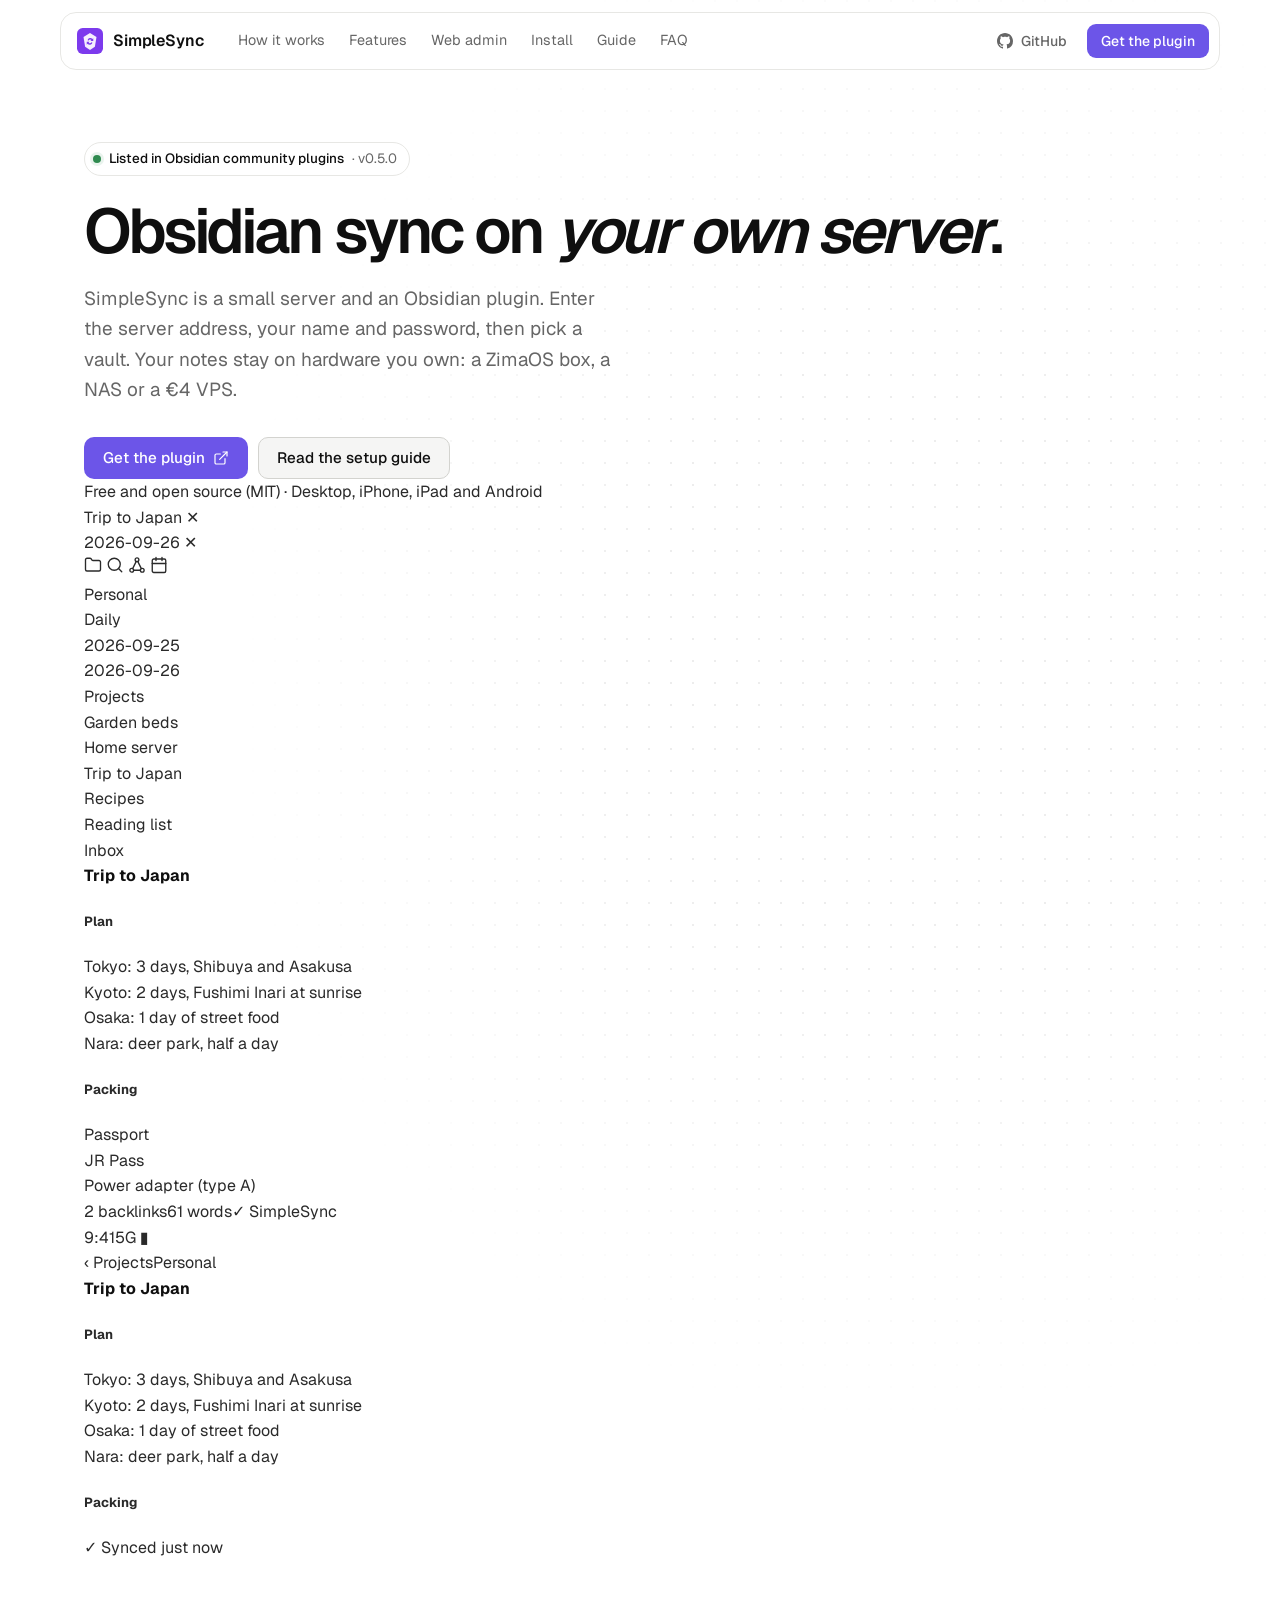
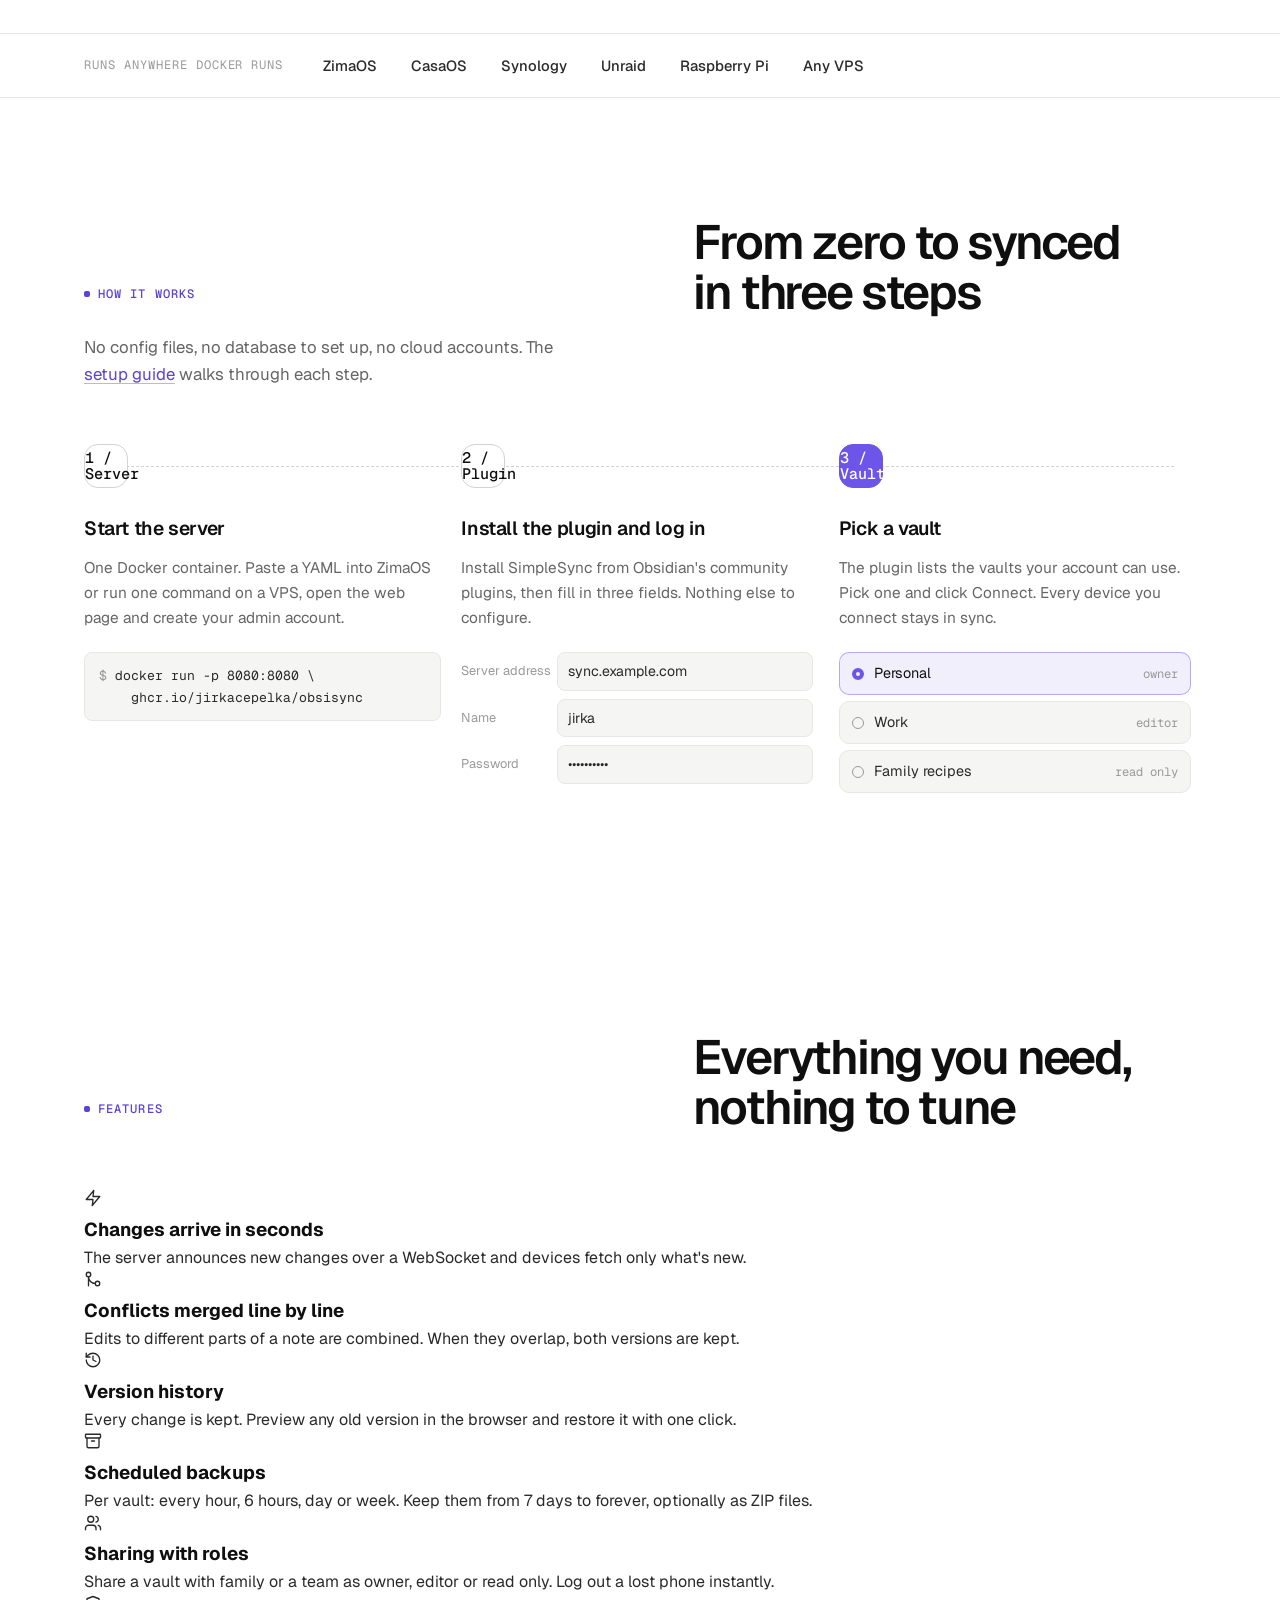
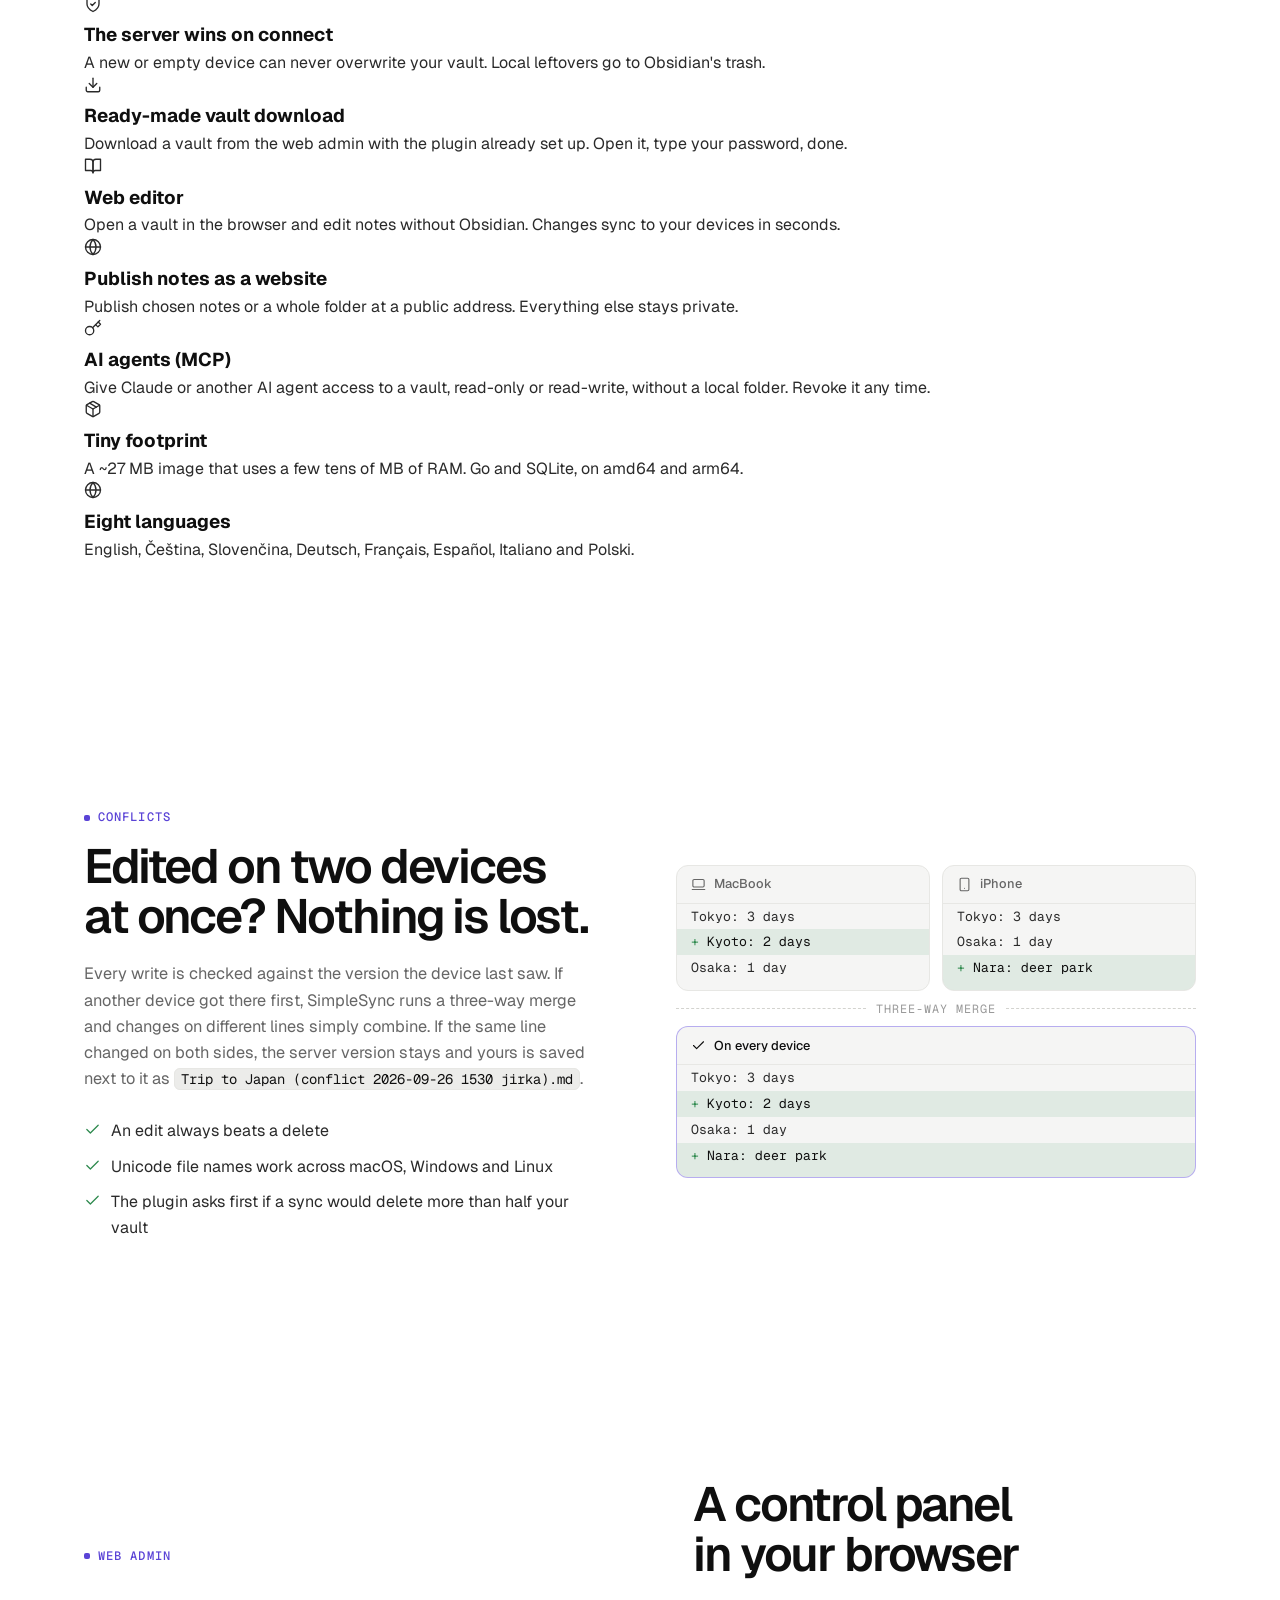
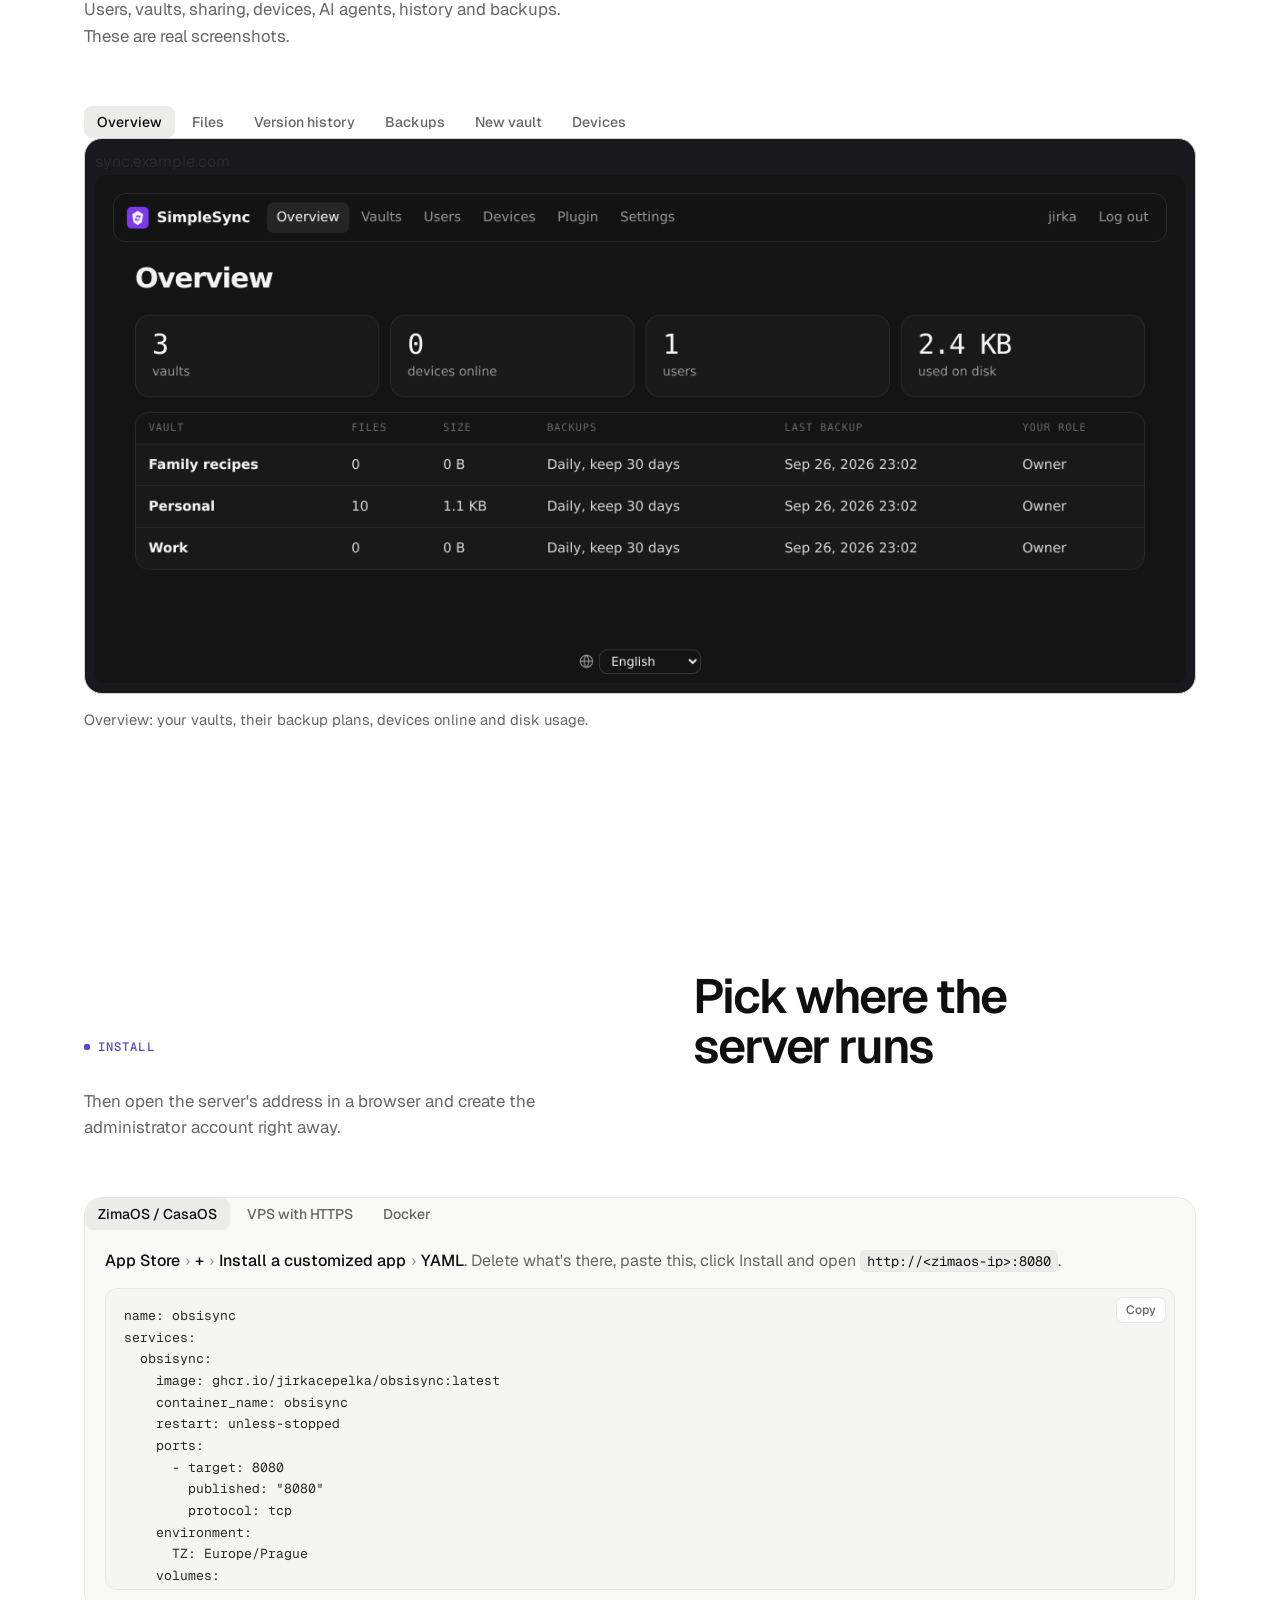
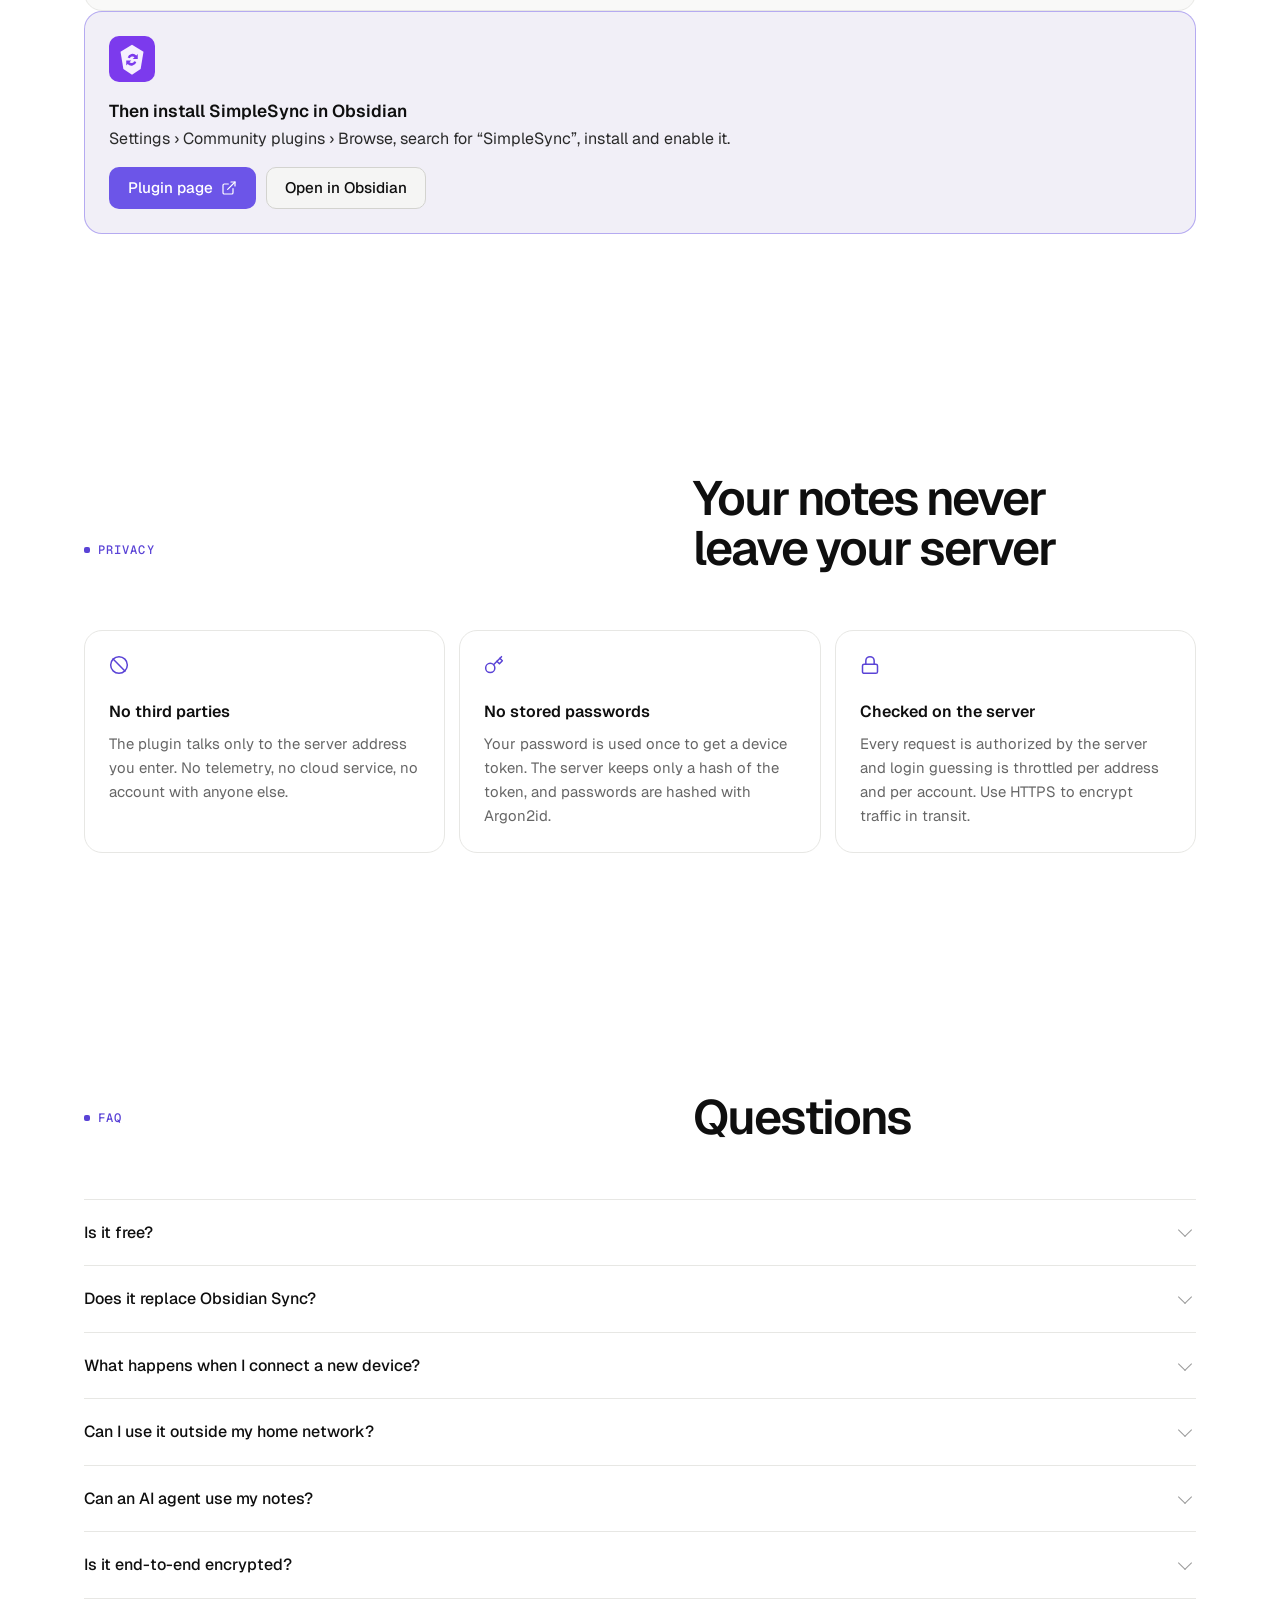
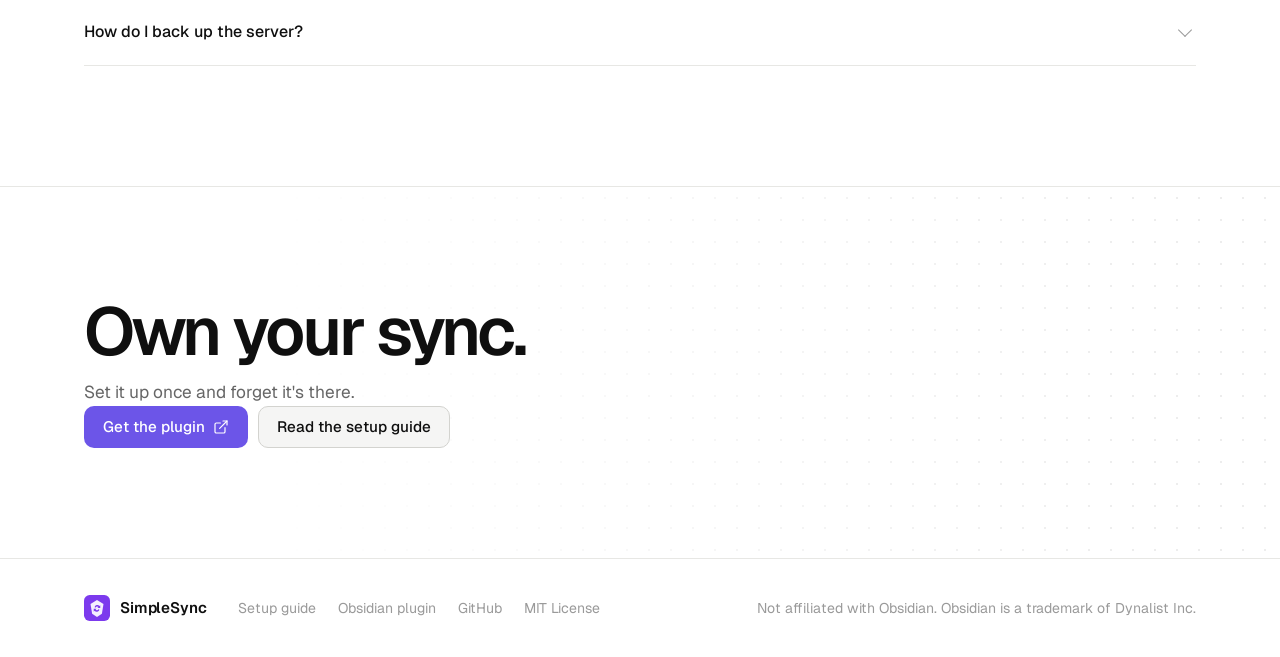
==== index.html @ 00418109 "Update website for SimpleSync 0.5.0 Co-Authored-By: Claude Sonnet 5.5 <noreply@anthropic.com> Claude" ====
<!doctype html>
<html lang="en">
<head>
<meta charset="utf-8">
<meta name="viewport" content="width=device-width, initial-scale=1">
<title>SimpleSync – self-hosted sync for Obsidian</title>
<meta name="description" content="Sync your Obsidian vaults through your own server. Enter address, name and password, pick a vault. Edit in the browser, let AI agents work with your notes. Free and open source.">
<meta name="theme-color" content="#161616" media="(prefers-color-scheme: dark)">
<meta name="theme-color" content="#ffffff" media="(prefers-color-scheme: light)">
<meta property="og:title" content="SimpleSync – self-hosted sync for Obsidian">
<meta property="og:description" content="Your notes, your server, three fields. Runs on ZimaOS, a NAS or a cheap VPS.">
<meta property="og:image" content="assets/admin-history.png">
<link rel="icon" href="assets/icon.svg" type="image/svg+xml">
<link rel="preconnect" href="https://fonts.googleapis.com">
<link rel="preconnect" href="https://fonts.gstatic.com" crossorigin>
<link href="https://fonts.googleapis.com/css2?family=Geist:wght@400;500;600;700&family=Geist+Mono:wght@400;500&display=swap" rel="stylesheet">
<link rel="stylesheet" href="styles.css">
</head>
<body>
<svg width="0" height="0" style="position:absolute" aria-hidden="true">
  <symbol id="i-zap" viewBox="0 0 24 24"><path d="M13 2 3 14h9l-1 8 10-12h-9l1-8z"/></symbol>
  <symbol id="i-merge" viewBox="0 0 24 24"><circle cx="18" cy="18" r="3"/><circle cx="6" cy="6" r="3"/><path d="M6 21V9a9 9 0 0 0 9 9"/></symbol>
  <symbol id="i-history" viewBox="0 0 24 24"><path d="M3 12a9 9 0 1 0 9-9 9.75 9.75 0 0 0-6.74 2.74L3 8"/><path d="M3 3v5h5"/><path d="M12 7v5l4 2"/></symbol>
  <symbol id="i-archive" viewBox="0 0 24 24"><rect width="20" height="5" x="2" y="3" rx="1"/><path d="M4 8v11a2 2 0 0 0 2 2h12a2 2 0 0 0 2-2V8"/><path d="M10 12h4"/></symbol>
  <symbol id="i-users" viewBox="0 0 24 24"><path d="M16 21v-2a4 4 0 0 0-4-4H6a4 4 0 0 0-4 4v2"/><circle cx="9" cy="7" r="4"/><path d="M22 21v-2a4 4 0 0 0-3-3.87"/><path d="M16 3.13a4 4 0 0 1 0 7.75"/></symbol>
  <symbol id="i-shield" viewBox="0 0 24 24"><path d="M12 22s8-4 8-10V5l-8-3-8 3v7c0 6 8 10 8 10"/><path d="m9 12 2 2 4-4"/></symbol>
  <symbol id="i-package" viewBox="0 0 24 24"><path d="m7.5 4.27 9 5.15"/><path d="M21 8a2 2 0 0 0-1-1.73l-7-4a2 2 0 0 0-2 0l-7 4A2 2 0 0 0 3 8v8a2 2 0 0 0 1 1.73l7 4a2 2 0 0 0 2 0l7-4A2 2 0 0 0 21 16Z"/><path d="m3.3 7 8.7 5 8.7-5"/><path d="M12 22V12"/></symbol>
  <symbol id="i-globe" viewBox="0 0 24 24"><circle cx="12" cy="12" r="10"/><path d="M12 2a14.5 14.5 0 0 0 0 20 14.5 14.5 0 0 0 0-20"/><path d="M2 12h20"/></symbol>
  <symbol id="i-check" viewBox="0 0 24 24"><path d="M20 6 9 17l-5-5"/></symbol>
  <symbol id="i-laptop" viewBox="0 0 24 24"><rect x="3" y="4" width="18" height="12" rx="2"/><path d="M2 20h20"/></symbol>
  <symbol id="i-phone" viewBox="0 0 24 24"><rect width="14" height="20" x="5" y="2" rx="2"/><path d="M12 18h.01"/></symbol>
  <symbol id="i-lock" viewBox="0 0 24 24"><rect width="18" height="11" x="3" y="11" rx="2"/><path d="M7 11V7a5 5 0 0 1 10 0v4"/></symbol>
  <symbol id="i-ban" viewBox="0 0 24 24"><circle cx="12" cy="12" r="10"/><path d="m4.9 4.9 14.2 14.2"/></symbol>
  <symbol id="i-key" viewBox="0 0 24 24"><circle cx="7.5" cy="15.5" r="5.5"/><path d="m21 2-9.6 9.6"/><path d="m15.5 7.5 3 3L22 7l-3-3"/></symbol>
  <symbol id="i-external" viewBox="0 0 24 24"><path d="M15 3h6v6"/><path d="M10 14 21 3"/><path d="M18 13v6a2 2 0 0 1-2 2H5a2 2 0 0 1-2-2V8a2 2 0 0 1 2-2h6"/></symbol>
  <symbol id="i-info" viewBox="0 0 24 24"><circle cx="12" cy="12" r="10"/><path d="M12 16v-4"/><path d="M12 8h.01"/></symbol>
  <symbol id="i-alert" viewBox="0 0 24 24"><path d="m21.73 18-8-14a2 2 0 0 0-3.48 0l-8 14A2 2 0 0 0 4 21h16a2 2 0 0 0 1.73-3"/><path d="M12 9v4"/><path d="M12 17h.01"/></symbol>
  <symbol id="i-bulb" viewBox="0 0 24 24"><path d="M15 14c.2-1 .7-1.7 1.5-2.5 1-.9 1.5-2.2 1.5-3.5A6 6 0 0 0 6 8c0 1 .2 2.2 1.5 3.5.7.7 1.3 1.5 1.5 2.5"/><path d="M9 18h6"/><path d="M10 22h4"/></symbol>
  <symbol id="i-folder" viewBox="0 0 24 24"><path d="M20 20a2 2 0 0 0 2-2V8a2 2 0 0 0-2-2h-7.9a2 2 0 0 1-1.69-.9L9.6 3.9A2 2 0 0 0 7.93 3H4a2 2 0 0 0-2 2v13a2 2 0 0 0 2 2Z"/></symbol>
  <symbol id="i-search" viewBox="0 0 24 24"><circle cx="11" cy="11" r="8"/><path d="m21 21-4.3-4.3"/></symbol>
  <symbol id="i-calendar" viewBox="0 0 24 24"><rect width="18" height="18" x="3" y="4" rx="2"/><path d="M16 2v4M8 2v4M3 10h18"/></symbol>
  <symbol id="i-graph" viewBox="0 0 24 24"><circle cx="12" cy="5" r="2.5"/><circle cx="5" cy="19" r="2.5"/><circle cx="19" cy="19" r="2.5"/><path d="M11 7.2 6.2 16.8M13 7.2l4.8 9.6M7.5 19h9"/></symbol>
  <symbol id="i-download" viewBox="0 0 24 24"><path d="M21 15v4a2 2 0 0 1-2 2H5a2 2 0 0 1-2-2v-4"/><path d="m7 10 5 5 5-5"/><path d="M12 15V3"/></symbol>
  <symbol id="i-server" viewBox="0 0 24 24"><rect width="20" height="8" x="2" y="2" rx="2"/><rect width="20" height="8" x="2" y="14" rx="2"/><path d="M6 6h.01M6 18h.01"/></symbol>
  <symbol id="i-arrow" viewBox="0 0 24 24"><path d="M5 12h14"/><path d="m12 5 7 7-7 7"/></symbol>
  <symbol id="i-book" viewBox="0 0 24 24"><path d="M2 3h6a4 4 0 0 1 4 4v14a3 3 0 0 0-3-3H2z"/><path d="M22 3h-6a4 4 0 0 0-4 4v14a3 3 0 0 1 3-3h7z"/></symbol>
  <symbol id="i-github" viewBox="0 0 16 16"><path fill="currentColor" stroke="none" d="M8 0C3.58 0 0 3.58 0 8c0 3.54 2.29 6.53 5.47 7.59.4.07.55-.17.55-.38 0-.19-.01-.82-.01-1.49-2.01.37-2.53-.49-2.69-.94-.09-.23-.48-.94-.82-1.13-.28-.15-.68-.52-.01-.53.63-.01 1.08.58 1.23.82.72 1.21 1.87.87 2.33.66.07-.52.28-.87.51-1.07-1.78-.2-3.64-.89-3.64-3.95 0-.87.31-1.59.82-2.15-.08-.2-.36-1.02.08-2.12 0 0 .67-.21 2.2.82.64-.18 1.32-.27 2-.27.68 0 1.36.09 2 .27 1.53-1.04 2.2-.82 2.2-.82.44 1.1.16 1.92.08 2.12.51.56.82 1.27.82 2.15 0 3.07-1.87 3.75-3.65 3.95.29.25.54.73.54 1.48 0 1.07-.01 1.93-.01 2.2 0 .21.15.46.55.38A8.013 8.013 0 0016 8c0-4.42-3.58-8-8-8z"/></symbol>
</svg>

<header class="nav">
  <div class="wrap nav-inner">
    <a class="logo" href="./"><img src="assets/icon.svg" alt=""> SimpleSync</a>
    <nav class="nav-links" aria-label="Main">
      <a href="#how">How it works</a>
      <a href="#features">Features</a>
      <a href="#admin">Web admin</a>
      <a href="#install">Install</a>
      <a href="guide.html">Guide</a>
      <a href="#faq">FAQ</a>
    </nav>
    <div class="nav-end">
      <a class="btn btn-quiet small" href="https://github.com/jirkacepelka/SimpleSync"><svg class="icon"><use href="#i-github"/></svg>GitHub</a>
      <a class="btn btn-primary small" href="https://community.obsidian.md/plugins/simplesync">Get the plugin</a>
    </div>
  </div>
</header>

<main>

<!-- ============ HERO ============ -->
<section class="hero">
  <div class="wrap">
    <a class="kicker" href="https://community.obsidian.md/plugins/simplesync"><span class="dot"></span><b>Listed in Obsidian community plugins</b> · v0.5.0</a>
    <h1>Obsidian sync on <em>your own server</em>.</h1>
    <p class="lead">SimpleSync is a small server and an Obsidian plugin. Enter the server address, your name and password, then pick a vault. Your notes stay on hardware you own: a ZimaOS box, a NAS or a €4 VPS.</p>
    <div class="cta">
      <a class="btn btn-primary" href="https://community.obsidian.md/plugins/simplesync">Get the plugin <svg class="icon"><use href="#i-external"/></svg></a>
      <a class="btn btn-secondary" href="guide.html">Read the setup guide</a>
    </div>
    <p class="fineprint">Free and open source (MIT) · Desktop, iPhone, iPad and Android</p>

    <!-- Obsidian window + phone. The same note, synced. -->
    <div class="stage" aria-hidden="true">
      <div class="ob">
        <div class="ob-top">
          <div class="ob-lights"><i></i><i></i><i></i></div>
          <div class="ob-tabs">
            <div class="ob-tab on">Trip to Japan <span class="x">✕</span></div>
            <div class="ob-tab">2026-09-26 <span class="x">✕</span></div>
          </div>
        </div>
        <div class="ob-body">
          <div class="ob-ribbon">
            <svg class="icon"><use href="#i-folder"/></svg>
            <svg class="icon"><use href="#i-search"/></svg>
            <svg class="icon"><use href="#i-graph"/></svg>
            <svg class="icon"><use href="#i-calendar"/></svg>
          </div>
          <div class="ob-files">
            <div class="ob-vault">Personal</div>
            <div class="dir">Daily</div>
            <div class="in">2026-09-25</div>
            <div class="in">2026-09-26</div>
            <div class="dir">Projects</div>
            <div class="in">Garden beds</div>
            <div class="in">Home server</div>
            <div class="in sel">Trip to Japan</div>
            <div class="dir">Recipes</div>
            <div>Reading list</div>
            <div>Inbox</div>
          </div>
          <div class="ob-editor">
            <h4>Trip to Japan</h4>
            <h5>Plan</h5>
            <div class="li">Tokyo: 3 days, Shibuya and Asakusa</div>
            <div class="li">Kyoto: 2 days, <span class="link">Fushimi Inari</span> at sunrise</div>
            <div class="li">Osaka: 1 day of street food</div>
            <div class="li typing" id="typeLine"><span id="typeText">Nara: deer park, half a day</span><span class="caret"></span></div>
            <h5>Packing</h5>
            <div class="task done">Passport</div>
            <div class="task">JR Pass</div>
            <div class="task">Power adapter (type A)</div>
          </div>
        </div>
        <div class="ob-status"><span>2 backlinks</span><span>61 words</span><span class="sync" id="syncState">✓ SimpleSync</span></div>
      </div>

      <div class="phone">
        <div class="phone-screen">
          <div class="phone-bar"><span>9:41</span><span>5G ▮</span></div>
          <div class="phone-head"><span>‹ Projects</span><span>Personal</span></div>
          <div class="phone-body">
            <h4>Trip to Japan</h4>
            <h5>Plan</h5>
            <div class="li">Tokyo: 3 days, Shibuya and Asakusa</div>
            <div class="li">Kyoto: 2 days, Fushimi Inari at sunrise</div>
            <div class="li">Osaka: 1 day of street food</div>
            <div class="li fresh" id="phoneLine">Nara: deer park, half a day</div>
            <h5>Packing</h5>
          </div>
          <div class="phone-toast"><b>✓</b> <span id="phoneToast">Synced just now</span></div>
        </div>
      </div>
    </div>
  </div>

  <div class="runs">
    <div class="wrap runs-inner">
      <span>Runs anywhere Docker runs</span>
      <b>ZimaOS</b><b>CasaOS</b><b>Synology</b><b>Unraid</b><b>Raspberry Pi</b><b>Any VPS</b>
    </div>
  </div>
</section>

<!-- ============ HOW IT WORKS ============ -->
<section class="section" id="how">
  <div class="wrap">
    <div class="section-head">
      <span class="eyebrow">How it works</span>
      <h2>From zero to synced in three steps</h2>
      <p>No config files, no database to set up, no cloud accounts. The <a class="link-accent" href="guide.html">setup guide</a> walks through each step.</p>
    </div>
    <div class="steps">
      <article class="step">
        <span class="step-n">1 / Server</span>
        <h3>Start the server</h3>
        <p>One Docker container. Paste a YAML into ZimaOS or run one command on a VPS, open the web page and create your admin account.</p>
        <div class="demo"><div class="term"><span class="d">$</span> docker run -p 8080:8080 \
    ghcr.io/jirkacepelka/obsisync</div></div>
      </article>
      <article class="step">
        <span class="step-n">2 / Plugin</span>
        <h3>Install the plugin and log in</h3>
        <p>Install SimpleSync from Obsidian's community plugins, then fill in three fields. Nothing else to configure.</p>
        <div class="demo fields">
          <label>Server address <span>sync.example.com</span></label>
          <label>Name <span>jirka</span></label>
          <label>Password <span>••••••••••</span></label>
        </div>
      </article>
      <article class="step">
        <span class="step-n">3 / Vault</span>
        <h3>Pick a vault</h3>
        <p>The plugin lists the vaults your account can use. Pick one and click Connect. Every device you connect stays in sync.</p>
        <div class="demo picker">
          <div class="on"><i></i>Personal <em>owner</em></div>
          <div><i></i>Work <em>editor</em></div>
          <div><i></i>Family recipes <em>read only</em></div>
        </div>
      </article>
    </div>
  </div>
</section>

<!-- ============ FEATURES ============ -->
<section class="section band" id="features">
  <div class="wrap">
    <div class="section-head">
      <span class="eyebrow">Features</span>
      <h2>Everything you need, nothing to tune</h2>
    </div>
    <div class="features">
      <div class="feature"><svg class="icon"><use href="#i-zap"/></svg><h3>Changes arrive in seconds</h3><p>The server announces new changes over a WebSocket and devices fetch only what's new.</p></div>
      <div class="feature"><svg class="icon"><use href="#i-merge"/></svg><h3>Conflicts merged line by line</h3><p>Edits to different parts of a note are combined. When they overlap, both versions are kept.</p></div>
      <div class="feature"><svg class="icon"><use href="#i-history"/></svg><h3>Version history</h3><p>Every change is kept. Preview any old version in the browser and restore it with one click.</p></div>
      <div class="feature"><svg class="icon"><use href="#i-archive"/></svg><h3>Scheduled backups</h3><p>Per vault: every hour, 6 hours, day or week. Keep them from 7 days to forever, optionally as ZIP files.</p></div>
      <div class="feature"><svg class="icon"><use href="#i-users"/></svg><h3>Sharing with roles</h3><p>Share a vault with family or a team as owner, editor or read only. Log out a lost phone instantly.</p></div>
      <div class="feature"><svg class="icon"><use href="#i-shield"/></svg><h3>The server wins on connect</h3><p>A new or empty device can never overwrite your vault. Local leftovers go to Obsidian's trash.</p></div>
      <div class="feature"><svg class="icon"><use href="#i-download"/></svg><h3>Ready-made vault download</h3><p>Download a vault from the web admin with the plugin already set up. Open it, type your password, done.</p></div>
      <div class="feature"><svg class="icon"><use href="#i-book"/></svg><h3>Web editor</h3><p>Open a vault in the browser and edit notes without Obsidian. Changes sync to your devices in seconds.</p></div>
      <div class="feature"><svg class="icon"><use href="#i-globe"/></svg><h3>Publish notes as a website</h3><p>Publish chosen notes or a whole folder at a public address. Everything else stays private.</p></div>
      <div class="feature"><svg class="icon"><use href="#i-key"/></svg><h3>AI agents (MCP)</h3><p>Give Claude or another AI agent access to a vault, read-only or read-write, without a local folder. Revoke it any time.</p></div>
      <div class="feature"><svg class="icon"><use href="#i-package"/></svg><h3>Tiny footprint</h3><p>A ~27 MB image that uses a few tens of MB of RAM. Go and SQLite, on amd64 and arm64.</p></div>
      <div class="feature"><svg class="icon"><use href="#i-globe"/></svg><h3>Eight languages</h3><p>English, Čeština, Slovenčina, Deutsch, Français, Español, Italiano and Polski.</p></div>
    </div>
  </div>
</section>

<!-- ============ CONFLICTS ============ -->
<section class="section" id="conflicts">
  <div class="wrap split">
    <div>
      <span class="eyebrow">Conflicts</span>
      <h2>Edited on two devices at once? Nothing is lost.</h2>
      <p>Every write is checked against the version the device last saw. If another device got there first, SimpleSync runs a three-way merge and changes on different lines simply combine. If the same line changed on both sides, the server version stays and yours is saved next to it as <code>Trip to Japan (conflict 2026-09-26 1530 jirka).md</code>.</p>
      <ul class="checks">
        <li><svg class="icon"><use href="#i-check"/></svg>An edit always beats a delete</li>
        <li><svg class="icon"><use href="#i-check"/></svg>Unicode file names work across macOS, Windows and Linux</li>
        <li><svg class="icon"><use href="#i-check"/></svg>The plugin asks first if a sync would delete more than half your vault</li>
      </ul>
    </div>
    <div class="merge" aria-label="Example of a three-way merge">
      <div class="merge-row">
        <div class="doc">
          <div class="doc-head"><svg class="icon"><use href="#i-laptop"/></svg>MacBook</div>
          <div class="ln">Tokyo: 3 days</div>
          <div class="ln add">Kyoto: 2 days</div>
          <div class="ln">Osaka: 1 day</div>
        </div>
        <div class="doc">
          <div class="doc-head"><svg class="icon"><use href="#i-phone"/></svg>iPhone</div>
          <div class="ln">Tokyo: 3 days</div>
          <div class="ln">Osaka: 1 day</div>
          <div class="ln add">Nara: deer park</div>
        </div>
      </div>
      <div class="merge-arrow">three-way merge</div>
      <div class="doc result">
        <div class="doc-head"><svg class="icon"><use href="#i-check"/></svg>On every device</div>
        <div class="ln">Tokyo: 3 days</div>
        <div class="ln add">Kyoto: 2 days</div>
        <div class="ln">Osaka: 1 day</div>
        <div class="ln add">Nara: deer park</div>
      </div>
    </div>
  </div>
</section>

<!-- ============ WEB ADMIN ============ -->
<section class="section band" id="admin">
  <div class="wrap">
    <div class="section-head">
      <span class="eyebrow">Web admin</span>
      <h2>A control panel in your browser</h2>
      <p>Users, vaults, sharing, devices, AI agents, history and backups. These are real screenshots.</p>
    </div>
    <div class="tabs" role="tablist" data-shots>
      <button class="tab on" role="tab" aria-selected="true" data-shot="admin-dashboard" data-caption="Overview: your vaults, their backup plans, devices online and disk usage.">Overview</button>
      <button class="tab" role="tab" aria-selected="false" data-shot="admin-files" data-caption="Files: browse folders and preview notes and images in the browser.">Files</button>
      <button class="tab" role="tab" aria-selected="false" data-shot="admin-history" data-caption="Version history: preview any earlier version of a note and restore it.">Version history</button>
      <button class="tab" role="tab" aria-selected="false" data-shot="admin-backups" data-caption="Backups: back up now, download a ZIP, restore one file or the whole vault.">Backups</button>
      <button class="tab" role="tab" aria-selected="false" data-shot="admin-newvault" data-caption="New vault: pick a name, backup frequency, how long to keep backups, and members.">New vault</button>
      <button class="tab" role="tab" aria-selected="false" data-shot="admin-devices" data-caption="Devices: every Obsidian login and the vault it uses. Logging one out removes its access immediately.">Devices</button>
    </div>
    <div class="shot">
      <div class="shot-bar"><div class="lights"><i></i><i></i><i></i></div><div class="url">sync.example.com</div></div>
      <img id="shot" src="assets/admin-dashboard.png" alt="SimpleSync web admin" width="2400" height="940">
    </div>
    <p class="shot-caption" id="shotCaption">Overview: your vaults, their backup plans, devices online and disk usage.</p>
  </div>
</section>

<!-- ============ INSTALL ============ -->
<section class="section" id="install">
  <div class="wrap">
    <div class="section-head">
      <span class="eyebrow">Install</span>
      <h2>Pick where the server runs</h2>
      <p>Then open the server's address in a browser and create the administrator account right away.</p>
    </div>

    <div class="panes">
      <div class="tabs" role="tablist">
        <button class="tab on" role="tab" aria-selected="true" data-pane="zima">ZimaOS / CasaOS</button>
        <button class="tab" role="tab" aria-selected="false" data-pane="vps">VPS with HTTPS</button>
        <button class="tab" role="tab" aria-selected="false" data-pane="docker">Docker</button>
      </div>

      <div class="pane" id="pane-zima">
        <p><span class="path">App Store<span class="sep">›</span>+<span class="sep">›</span>Install a customized app<span class="sep">›</span>YAML</span>. Delete what's there, paste this, click Install and open <code>http://&lt;zimaos-ip&gt;:8080</code>.</p>
        <div class="code"><button class="copy" type="button">Copy</button><pre class="tall"><code>name: obsisync
services:
  obsisync:
    image: ghcr.io/jirkacepelka/obsisync:latest
    container_name: obsisync
    restart: unless-stopped
    ports:
      - target: 8080
        published: "8080"
        protocol: tcp
    environment:
      TZ: Europe/Prague
    volumes:
      - type: bind
        source: /DATA/AppData/obsisync/data
        target: /data
x-casaos:
  architectures:
    - amd64
    - arm64
  main: obsisync
  category: Utilities
  title:
    en_us: SimpleSync
  tagline:
    en_us: Simple self-hosted sync for Obsidian
  icon: https://raw.githubusercontent.com/jirkacepelka/SimpleSync/main/server/internal/web/static/icon.svg
  index: /
  port_map: "8080"
  scheme: http</code></pre></div>
      </div>

      <div class="pane" id="pane-vps" hidden>
        <p>Point a DNS A record such as <code>sync.example.com</code> at the VPS, then run this. Caddy gets the HTTPS certificate by itself. A 1 GB RAM VPS is enough.</p>
        <div class="code"><button class="copy" type="button">Copy</button><pre><code>mkdir simplesync &amp;&amp; cd simplesync
curl -O https://raw.githubusercontent.com/jirkacepelka/SimpleSync/main/deploy/docker-compose.caddy.yml
DOMAIN=sync.example.com docker compose -f docker-compose.caddy.yml up -d</code></pre></div>
      </div>

      <div class="pane" id="pane-docker" hidden>
        <p>Anything with Docker: a NAS, a Raspberry Pi, a home server.</p>
        <div class="code"><button class="copy" type="button">Copy</button><pre><code>docker run -d --name obsisync -p 8080:8080 -e TZ=Europe/Prague \
  -v $PWD/data:/data --restart unless-stopped \
  ghcr.io/jirkacepelka/obsisync:latest</code></pre></div>
      </div>
    </div>

    <div class="plugin-card">
      <img src="assets/icon.svg" alt="">
      <div class="txt">
        <h3>Then install SimpleSync in Obsidian</h3>
        <p>Settings › Community plugins › Browse, search for “SimpleSync”, install and enable it.</p>
      </div>
      <div class="cta">
        <a class="btn btn-primary" href="https://community.obsidian.md/plugins/simplesync">Plugin page <svg class="icon"><use href="#i-external"/></svg></a>
        <a class="btn btn-secondary" href="obsidian://show-plugin?id=simplesync">Open in Obsidian</a>
      </div>
    </div>
  </div>
</section>

<!-- ============ PRIVACY ============ -->
<section class="section band" id="privacy">
  <div class="wrap">
    <div class="section-head">
      <span class="eyebrow">Privacy</span>
      <h2>Your notes never leave your server</h2>
    </div>
    <div class="privacy-grid">
      <div>
        <svg class="icon"><use href="#i-ban"/></svg>
        <h3>No third parties</h3>
        <p>The plugin talks only to the server address you enter. No telemetry, no cloud service, no account with anyone else.</p>
      </div>
      <div>
        <svg class="icon"><use href="#i-key"/></svg>
        <h3>No stored passwords</h3>
        <p>Your password is used once to get a device token. The server keeps only a hash of the token, and passwords are hashed with Argon2id.</p>
      </div>
      <div>
        <svg class="icon"><use href="#i-lock"/></svg>
        <h3>Checked on the server</h3>
        <p>Every request is authorized by the server and login guessing is throttled per address and per account. Use HTTPS to encrypt traffic in transit.</p>
      </div>
    </div>
  </div>
</section>

<!-- ============ FAQ ============ -->
<section class="section" id="faq">
  <div class="wrap">
    <div class="section-head center"><span class="eyebrow">FAQ</span><h2>Questions</h2></div>
    <div class="faq">
      <details><summary>Is it free?</summary><p>Yes. SimpleSync is open source under the MIT license. You only pay for the machine it runs on, which is often a box you already own.</p></details>
      <details><summary>Does it replace Obsidian Sync?</summary><p>It does the same job, keeping vaults in sync between devices, but on your own server. Obsidian Sync is a great paid service; SimpleSync is for people who want to self-host.</p></details>
      <details><summary>What happens when I connect a new device?</summary><p>If the vault on the server has content, the server always wins: the device becomes an exact copy and nothing is uploaded from it. Files that were only on the device are moved to Obsidian's trash, so nothing is lost. The plugin warns you before this happens. To upload an existing vault, use “Create a new vault from this one”.</p></details>
      <details><summary>Can I use it outside my home network?</summary><p>Yes. On a VPS you get HTTPS automatically. At home, the easiest way is Tailscale or a Cloudflare Tunnel. See <a class="link-accent" href="guide.html#outside">Reach it from anywhere</a>.</p></details>
      <details><summary>Can an AI agent use my notes?</summary><p>Yes, if you allow it. The server is also an MCP server, so Claude and other AI agents can read, search, create and edit notes without a local folder, for example from scheduled tasks. You choose the vaults and whether access is read-only, and you can revoke it at any time. See <a class="link-accent" href="guide.html#agents">AI agents</a>.</p></details>
      <details><summary>Is it end-to-end encrypted?</summary><p>No. The server can read the notes, which is what makes version previews and server-side backups possible. Since you run the server, that's you.</p></details>
      <details><summary>How do I back up the server?</summary><p>Everything lives in one data folder. Copy it, or use the built-in scheduled backups with optional ZIP files.</p></details>
    </div>
  </div>
</section>

<section class="final">
  <div class="wrap">
    <h2>Own your sync.</h2>
    <p>Set it up once and forget it's there.</p>
    <div class="cta">
      <a class="btn btn-primary" href="https://community.obsidian.md/plugins/simplesync">Get the plugin <svg class="icon"><use href="#i-external"/></svg></a>
      <a class="btn btn-secondary" href="guide.html">Read the setup guide</a>
    </div>
  </div>
</section>

</main>

<footer class="foot">
  <div class="wrap foot-inner">
    <a class="logo" href="./"><img src="assets/icon.svg" alt=""> SimpleSync</a>
    <nav class="foot-links" aria-label="Footer">
      <a href="guide.html">Setup guide</a>
      <a href="https://community.obsidian.md/plugins/simplesync">Obsidian plugin</a>
      <a href="https://github.com/jirkacepelka/SimpleSync">GitHub</a>
      <a href="https://github.com/jirkacepelka/SimpleSync/blob/main/LICENSE">MIT License</a>
    </nav>
    <span class="foot-note">Not affiliated with Obsidian. Obsidian is a trademark of Dynalist Inc.</span>
  </div>
</footer>

<script src="script.js"></script>
</body>
</html>
---- styles.css ----
/* SimpleSync website
   Obsidian-adjacent palette (flat greys, one violet accent) and soft rounded
   shapes. The visual motif is the sync network itself: devices, one server,
   revision numbers. No glows, no gradients. */

:root {
  color-scheme: dark;
  --bg: #141414;
  --bg-raised: #191919;
  --surface: #1e1e1e;
  --surface-2: #252525;
  --line: #2b2b2b;
  --line-strong: #383838;
  --text: #d8d8d8;
  --text-strong: #f4f4f4;
  --muted: #979797;
  --faint: #6a6a6a;
  --dot: rgba(255, 255, 255, .07);
  --accent: #8b7cf6;
  --accent-text: #aa9ffa;
  --accent-soft: rgba(139, 124, 246, .13);
  --accent-line: rgba(139, 124, 246, .45);
  --on-accent: #ffffff;
  --ok: #5fb77c;
  --ok-soft: rgba(95, 183, 124, .12);
  --warn: #e0a24a;
  --warn-soft: rgba(224, 162, 74, .10);
  --info-soft: rgba(139, 124, 246, .08);

  --r-sm: 8px;
  --r: 12px;
  --r-lg: 18px;
  --wrap: 1160px;
  --font: "Geist", ui-sans-serif, system-ui, -apple-system, "Segoe UI", sans-serif;
  --mono: "Geist Mono", ui-monospace, "SF Mono", Menlo, Consolas, monospace;
}

@media (prefers-color-scheme: light) {
  :root {
    color-scheme: light;
    --bg: #ffffff;
    --bg-raised: #f9f9f8;
    --surface: #f5f5f4;
    --surface-2: #ececea;
    --line: #e7e7e4;
    --line-strong: #d3d3cf;
    --text: #2a2a2a;
    --text-strong: #0f0f0f;
    --muted: #666666;
    --faint: #9a9a9a;
    --dot: rgba(0, 0, 0, .07);
    --accent: #6c55e8;
    --accent-text: #5a43d6;
    --accent-soft: rgba(108, 85, 232, .09);
    --accent-line: rgba(108, 85, 232, .45);
    --ok: #2f8a4f;
    --ok-soft: rgba(47, 138, 79, .10);
    --warn: #a86a12;
    --warn-soft: rgba(200, 130, 20, .09);
    --info-soft: rgba(108, 85, 232, .06);
  }
}

* { box-sizing: border-box; }
html { scroll-behavior: smooth; -webkit-text-size-adjust: 100%; scroll-padding-top: 96px; }
@media (prefers-reduced-motion: reduce) { html { scroll-behavior: auto; } }
body {
  margin: 0;
  background: var(--bg);
  color: var(--text);
  font: 16px/1.6 var(--font);
  -webkit-font-smoothing: antialiased;
  text-rendering: optimizeLegibility;
}
a { color: inherit; text-decoration: none; }
img { max-width: 100%; display: block; }
h1, h2, h3, h4 { color: var(--text-strong); text-wrap: balance; margin: 0; }
p { margin: 0; }
code, kbd, pre { font-family: var(--mono); }
:not(pre) > code {
  font-size: .85em;
  background: var(--surface-2);
  border: 1px solid var(--line);
  padding: 1px 6px;
  border-radius: 6px;
  color: var(--text-strong);
  overflow-wrap: anywhere;
}
kbd { font-size: .8em; border: 1px solid var(--line-strong); border-bottom-width: 2px; border-radius: 5px; padding: 0 5px; background: var(--surface); }
:focus-visible { outline: 2px solid var(--accent); outline-offset: 2px; border-radius: 6px; }
::selection { background: var(--accent-soft); }

.wrap { max-width: var(--wrap); margin: 0 auto; padding-inline: 24px; }
@media (max-width: 480px) { .wrap { padding-inline: 16px; } }

.icon { width: 18px; height: 18px; flex: none; fill: none; stroke: currentColor; stroke-width: 1.8; stroke-linecap: round; stroke-linejoin: round; }
.mono { font-family: var(--mono); }
.link-accent { color: var(--accent-text); text-decoration: underline; text-decoration-color: var(--accent-line); text-underline-offset: 3px; }
.link-accent:hover { text-decoration-color: currentColor; }

/* dotted canvas, fading out */
.dots {
  background-image: radial-gradient(var(--dot) 1.2px, transparent 1.3px);
  background-size: 22px 22px;
}

/* ---------- floating nav ---------- */
.nav { position: sticky; top: 12px; z-index: 50; margin: 12px 0 0; padding-inline: 16px; }
.nav-inner {
  max-width: var(--wrap); margin: 0 auto; height: 58px;
  display: flex; align-items: center; gap: 24px; padding: 0 10px 0 16px;
  border: 1px solid var(--line); border-radius: 16px;
  background: color-mix(in srgb, var(--bg) 80%, transparent);
  backdrop-filter: saturate(1.4) blur(14px);
  -webkit-backdrop-filter: saturate(1.4) blur(14px);
}
.logo { display: flex; align-items: center; gap: 10px; font-weight: 600; font-size: 1rem; color: var(--text-strong); letter-spacing: -.01em; }
.logo img { width: 26px; height: 26px; }
.nav-links { display: flex; gap: 2px; font-size: .9rem; color: var(--muted); }
.nav-links a { padding: 6px 11px; border-radius: 8px; }
.nav-links a:hover, .nav-links a[aria-current="page"] { color: var(--text-strong); background: var(--surface-2); }
.nav-end { margin-left: auto; display: flex; gap: 6px; align-items: center; }
@media (max-width: 900px) { .nav-links { display: none; } }
@media (max-width: 480px) { .nav-end .btn-quiet { display: none; } .nav-inner { gap: 12px; } }

/* ---------- buttons ---------- */
.btn {
  display: inline-flex; align-items: center; justify-content: center; gap: 8px;
  padding: 11px 18px; border-radius: 10px;
  font: 500 .95rem/1.2 var(--font);
  border: 1px solid transparent;
  transition: background-color .15s, border-color .15s, color .15s, transform .15s;
  cursor: pointer; white-space: nowrap;
}
.btn:active { transform: translateY(1px); }
.btn.small { padding: 8px 13px; font-size: .88rem; border-radius: 9px; }
.btn-primary { background: var(--accent); color: var(--on-accent); }
.btn-primary:hover { background: color-mix(in srgb, var(--accent) 86%, var(--text-strong)); }
.btn-secondary { background: var(--surface); border-color: var(--line-strong); color: var(--text-strong); }
.btn-secondary:hover { background: var(--surface-2); }
.btn-quiet { color: var(--muted); }
.btn-quiet:hover { color: var(--text-strong); background: var(--surface-2); }
.btn .icon { width: 16px; height: 16px; }
.cta { display: flex; gap: 10px; flex-wrap: wrap; }

/* ---------- hero ---------- */
.hero { position: relative; padding-block: 72px 0; }
.hero::before {
  content: ""; position: absolute; inset: -80px 0 0; z-index: -1;
  background-image: radial-gradient(var(--dot) 1.2px, transparent 1.3px);
  background-size: 22px 22px;
  -webkit-mask-image: radial-gradient(ellipse 70% 60% at 70% 40%, #000 30%, transparent 75%);
  mask-image: radial-gradient(ellipse 70% 60% at 70% 40%, #000 30%, transparent 75%);
}
.hero-grid { display: grid; grid-template-columns: minmax(0, 1.1fr) minmax(0, 1fr); gap: 40px; align-items: center; }
@media (max-width: 980px) { .hero-grid { grid-template-columns: 1fr; gap: 48px; } }
.kicker {
  display: inline-flex; align-items: center; gap: 8px;
  font-size: .84rem; color: var(--muted);
  background: var(--bg); border: 1px solid var(--line); border-radius: 99px; padding: 5px 12px 5px 8px;
}
.kicker:hover { border-color: var(--line-strong); color: var(--text); }
.kicker b { font-weight: 500; color: var(--text-strong); }
.kicker .dot { width: 8px; height: 8px; border-radius: 50%; background: var(--ok); box-shadow: 0 0 0 3px var(--ok-soft); }
.hero h1 {
  font-size: clamp(2.5rem, 4.9vw, 4rem);
  line-height: 1; letter-spacing: -.05em; font-weight: 600;
  margin: 24px 0 22px;
}
.hero h1 .soft { color: var(--faint); }
.hero h1 .accent { color: var(--accent-text); }
.hero .lead { font-size: clamp(1.05rem, 1.5vw, 1.18rem); color: var(--muted); max-width: 34rem; margin-bottom: 32px; }
.hero-points { list-style: none; padding: 0; margin: 28px 0 0; display: flex; flex-wrap: wrap; gap: 8px 20px; font-size: .88rem; color: var(--muted); }
.hero-points li { display: flex; gap: 7px; align-items: center; }
.hero-points .icon { width: 15px; height: 15px; color: var(--ok); }

/* ---------- sync network (hero visual) ---------- */
.net {
  position: relative; width: 100%; aspect-ratio: 6 / 5;
  container-type: inline-size;
}
.net svg.wires { position: absolute; inset: 0; width: 100%; height: 100%; overflow: visible; }
.wire { fill: none; stroke: var(--faint); stroke-opacity: .55; stroke-width: 1.5; stroke-dasharray: 3 5; }
.pulse { fill: none; stroke: var(--accent); stroke-width: 2.5; stroke-linecap: round; opacity: 0; }
.node {
  position: absolute; transform: translate(-50%, -50%);
  background: var(--bg-raised); border: 1px solid var(--line-strong); border-radius: var(--r);
  padding: 2.2cqw 2.6cqw; display: grid; gap: .7cqw;
  font-size: clamp(10px, 2.3cqw, 14px); line-height: 1.35;
  transition: border-color .3s, background-color .3s;
  white-space: nowrap;
}
.node-head { display: flex; align-items: center; gap: 1.4cqw; color: var(--text-strong); font-weight: 500; }
.node-head .icon { width: 1.25em; height: 1.25em; color: var(--muted); }
.node-status { font: .82em/1.3 var(--mono); color: var(--faint); display: flex; align-items: center; gap: .6em; }
.node-status::before { content: ""; width: .55em; height: .55em; border-radius: 50%; background: var(--ok); flex: none; }
.node.editing .node-status::before { background: var(--accent); }
.node.busy { border-color: var(--accent-line); }
.node.fresh { border-color: var(--accent-line); background: color-mix(in srgb, var(--accent) 7%, var(--bg-raised)); }
.node.server {
  padding: 2.8cqw 3.2cqw; gap: 1.2cqw; border-radius: var(--r-lg);
  background: var(--surface); min-width: 38cqw;
}
.node.server .node-head img { width: 1.6em; height: 1.6em; }
.server-host { font: .82em/1 var(--mono); color: var(--faint); }
.server-rev { display: flex; align-items: baseline; gap: .6em; padding-top: 1.2cqw; border-top: 1px solid var(--line); }
.server-rev .lbl { font: .8em/1 var(--mono); color: var(--faint); text-transform: uppercase; letter-spacing: .08em; }
.server-rev .num { font: 500 2.1em/1 var(--mono); color: var(--text-strong); font-variant-numeric: tabular-nums; letter-spacing: -.03em; }
.server-rev .num.bump { color: var(--accent-text); }
.server-meta { font-size: .82em; color: var(--muted); }
.net-caption { position: absolute; left: 50%; bottom: 0; transform: translateX(-50%); font: .78rem/1 var(--mono); color: var(--faint); white-space: nowrap; }
.net-caption b { color: var(--muted); font-weight: 500; }

/* ---------- runs-on strip ---------- */
.runs { margin-top: 72px; border-block: 1px solid var(--line); }
.runs-inner { display: flex; flex-wrap: wrap; align-items: center; gap: 10px 34px; padding-block: 20px; color: var(--muted); font-size: .92rem; }
.runs-inner span { color: var(--faint); font: .76rem/1 var(--mono); text-transform: uppercase; letter-spacing: .08em; margin-right: 6px; }
.runs-inner b { font-weight: 500; color: var(--text); }

/* ---------- sections ---------- */
.section { padding-block: 120px; }
.eyebrow { display: inline-flex; align-items: center; gap: 8px; font: 500 .76rem/1 var(--mono); text-transform: uppercase; letter-spacing: .09em; color: var(--accent-text); margin-bottom: 18px; }
.eyebrow::before { content: ""; width: 6px; height: 6px; border-radius: 2px; background: currentColor; }
.section-head { display: grid; grid-template-columns: minmax(0, 1.1fr) minmax(0, 1fr); gap: 16px 56px; align-items: end; margin-bottom: 56px; }
.section-head h2, .split h2, .final h2 { font-size: clamp(2rem, 4vw, 3rem); line-height: 1.04; letter-spacing: -.045em; font-weight: 600; }
.section-head p { color: var(--muted); font-size: 1.05rem; max-width: 30rem; }
@media (max-width: 800px) { .section-head { grid-template-columns: 1fr; } }
@media (max-width: 700px) { .section { padding-block: 80px; } .section-head { margin-bottom: 36px; } }

/* ---------- steps: a real sequence, drawn as a path ---------- */
.steps { display: grid; grid-template-columns: repeat(3, minmax(0, 1fr)); gap: 20px; position: relative; }
.steps::before {
  content: ""; position: absolute; left: 22px; right: 22px; top: 22px; height: 0;
  border-top: 1.5px dashed var(--line-strong);
}
.step { position: relative; display: flex; flex-direction: column; gap: 12px; }
.step-n {
  width: 44px; height: 44px; border-radius: 14px; display: grid; place-items: center;
  font: 500 .95rem/1 var(--mono); color: var(--text-strong);
  background: var(--bg); border: 1px solid var(--line-strong);
  margin-bottom: 14px;
}
.step:last-child .step-n { background: var(--accent); border-color: var(--accent); color: var(--on-accent); }
.step h3 { font-size: 1.2rem; font-weight: 600; letter-spacing: -.02em; }
.step p { color: var(--muted); font-size: .96rem; max-width: 22rem; }
.step .demo { margin-top: 10px; }
@media (max-width: 900px) {
  .steps { grid-template-columns: 1fr; gap: 40px; }
  .steps::before { left: 22px; right: auto; top: 22px; bottom: 22px; height: auto; border-top: 0; border-left: 1.5px dashed var(--line-strong); }
  .step { padding-left: 64px; }
  .step-n { position: absolute; left: 0; top: 0; }
}
.term { font: .82rem/1.65 var(--mono); background: var(--surface); border: 1px solid var(--line); border-radius: var(--r-sm); padding: 12px 14px; color: var(--text); overflow-x: auto; white-space: pre; }
.term .d { color: var(--faint); }
.fields { display: grid; gap: 8px; max-width: 22rem; }
.fields label { display: grid; grid-template-columns: 7.5em 1fr; align-items: center; font-size: .8rem; color: var(--faint); }
.fields span { font-size: .88rem; color: var(--text); background: var(--surface); border: 1px solid var(--line); border-radius: 8px; padding: 7px 10px; min-width: 0; overflow: hidden; text-overflow: ellipsis; }
.picker { display: grid; gap: 6px; max-width: 22rem; font-size: .9rem; }
.picker div { display: flex; align-items: center; gap: 10px; padding: 9px 12px; border-radius: 10px; border: 1px solid var(--line); background: var(--surface); }
.picker .on { border-color: var(--accent-line); background: var(--accent-soft); color: var(--text-strong); }
.picker i { width: 12px; height: 12px; border-radius: 50%; border: 1.5px solid var(--faint); flex: none; }
.picker .on i { border: 4px solid var(--accent); }
.picker em { margin-left: auto; font: .76rem/1 var(--mono); font-style: normal; color: var(--faint); }

/* ---------- bento ---------- */
.bento {
  display: grid; gap: 14px;
  grid-template-columns: repeat(4, minmax(0, 1fr));
  grid-template-areas:
    "sync sync hist back"
    "sync sync role wins"
    "ready size lang lang";
}
.tile {
  background: var(--surface); border: 1px solid var(--line); border-radius: var(--r-lg);
  padding: 24px; display: flex; flex-direction: column; gap: 10px; min-width: 0;
}
.tile h3 { font-size: 1.04rem; font-weight: 600; letter-spacing: -.015em; }
.tile p { color: var(--muted); font-size: .92rem; }
.tile .viz { margin-top: auto; padding-top: 14px; }
.t-sync { grid-area: sync; }
.t-hist { grid-area: hist; }
.t-back { grid-area: back; }
.t-role { grid-area: role; }
.t-wins { grid-area: wins; }
.t-ready { grid-area: ready; }
.t-size { grid-area: size; }
.t-lang { grid-area: lang; }
@media (max-width: 1000px) {
  .bento { grid-template-columns: repeat(2, minmax(0, 1fr)); grid-template-areas: "sync sync" "hist back" "role wins" "ready size" "lang lang"; }
}
@media (max-width: 560px) {
  .bento { grid-template-columns: 1fr; grid-template-areas: "sync" "hist" "back" "role" "wins" "ready" "size" "lang"; }
}
.t-sync h3 { font-size: 1.5rem; letter-spacing: -.03em; }
.t-sync p { font-size: 1rem; max-width: 30rem; }
.log { border: 1px solid var(--line); border-radius: var(--r); overflow: hidden; font: .8rem/1.4 var(--mono); background: var(--bg); }
.log-row { display: grid; grid-template-columns: 5.2em 6.8em minmax(0, 1fr) 4.5em; gap: 12px; padding: 10px 14px; align-items: center; }
.log-row + .log-row { border-top: 1px solid var(--line); }
.log-row .r { color: var(--faint); font-variant-numeric: tabular-nums; }
.log-row .d { color: var(--muted); }
.log-row .f { color: var(--text); overflow: hidden; text-overflow: ellipsis; white-space: nowrap; }
.log-row .t { color: var(--faint); text-align: right; }
.log-row.new { background: var(--accent-soft); }
.log-row.new .r, .log-row.new .t { color: var(--accent-text); }
@media (max-width: 520px) { .log-row { grid-template-columns: 4.6em minmax(0, 1fr) 4em; } .log-row .d { display: none; } }
.timeline { position: relative; display: flex; justify-content: space-between; align-items: center; height: 18px; }
.timeline::before { content: ""; position: absolute; left: 0; right: 0; top: 50%; border-top: 1.5px solid var(--line-strong); }
.timeline i { position: relative; width: 10px; height: 10px; border-radius: 50%; background: var(--surface); border: 1.5px solid var(--faint); }
.timeline i.sel { width: 14px; height: 14px; background: var(--accent); border-color: var(--accent); box-shadow: 0 0 0 4px var(--accent-soft); }
.timeline-lbl { display: flex; justify-content: space-between; font: .72rem/1 var(--mono); color: var(--faint); margin-top: 10px; }
.chips { display: flex; flex-wrap: wrap; gap: 6px; }
.chip { font: .76rem/1 var(--mono); padding: 6px 9px; border-radius: 7px; border: 1px solid var(--line-strong); color: var(--muted); background: var(--bg); }
.chip.on { border-color: var(--accent-line); background: var(--accent-soft); color: var(--text-strong); }
.flow { display: flex; align-items: center; gap: 8px; font: .78rem/1 var(--mono); color: var(--muted); flex-wrap: wrap; }
.flow .icon { width: 14px; height: 14px; color: var(--faint); }
.flow span { padding: 6px 9px; border-radius: 7px; border: 1px solid var(--line-strong); background: var(--bg); }
.big { font: 500 clamp(2.6rem, 5vw, 3.4rem)/1 var(--mono); letter-spacing: -.05em; color: var(--text-strong); }
.big small { font-size: .4em; letter-spacing: 0; color: var(--muted); margin-left: 4px; }
.langs { display: grid; grid-template-columns: repeat(8, minmax(0, 1fr)); gap: 6px; }
.langs span { font: 500 .8rem/1 var(--mono); text-align: center; padding: 10px 0; border-radius: 8px; border: 1px solid var(--line-strong); background: var(--bg); color: var(--text); }
@media (max-width: 560px) { .langs { grid-template-columns: repeat(4, minmax(0, 1fr)); } }

/* ---------- split / conflicts ---------- */
.split { display: grid; grid-template-columns: minmax(0, 1fr) minmax(0, 1fr); gap: 72px; align-items: center; }
.split > div > p { color: var(--muted); margin-top: 20px; font-size: 1.02rem; }
@media (max-width: 900px) { .split { grid-template-columns: 1fr; gap: 44px; } }
.checks { list-style: none; padding: 0; margin: 26px 0 0; display: grid; gap: 10px; }
.checks li { display: flex; gap: 10px; align-items: flex-start; }
.checks .icon { color: var(--ok); margin-top: 3px; width: 17px; height: 17px; }
.merge { display: grid; gap: 12px; }
.merge-row { display: grid; grid-template-columns: 1fr 1fr; gap: 12px; }
.doc { background: var(--surface); border: 1px solid var(--line); border-radius: var(--r); font: .82rem/1.5 var(--mono); overflow: hidden; }
.doc-head { font: 500 .8rem/1 var(--font); color: var(--muted); padding: 11px 14px; border-bottom: 1px solid var(--line); display: flex; gap: 8px; align-items: center; }
.doc-head .icon { width: 15px; height: 15px; }
.doc-head .rev { margin-left: auto; font: .72rem/1 var(--mono); color: var(--faint); }
.doc .ln { padding: 3px 14px; }
.doc .ln:first-of-type { padding-top: 10px; }
.doc .ln:last-child { padding-bottom: 12px; }
.doc .add { background: var(--ok-soft); color: var(--text-strong); }
.doc .add::before { content: "+ "; color: var(--ok); }
.doc.result { border-color: var(--accent-line); }
.doc.result .doc-head { color: var(--text-strong); }
.merge-arrow { display: flex; align-items: center; gap: 10px; font: .74rem/1 var(--mono); color: var(--faint); text-transform: uppercase; letter-spacing: .08em; }
.merge-arrow::before, .merge-arrow::after { content: ""; flex: 1; border-top: 1.5px dashed var(--line-strong); }
@media (max-width: 440px) { .merge-row { grid-template-columns: 1fr; } }

/* ---------- admin screenshots ---------- */
.seg { display: inline-flex; flex-wrap: wrap; gap: 2px; padding: 4px; border: 1px solid var(--line); border-radius: 12px; background: var(--bg-raised); margin-bottom: 20px; }
.tab {
  font: 500 .88rem/1 var(--font); color: var(--muted);
  background: none; border: 0; border-radius: 8px;
  padding: 9px 13px; cursor: pointer;
}
.tab:hover { color: var(--text-strong); }
.tab.on { color: var(--text-strong); background: var(--surface-2); }
.shot { border: 1px solid var(--line-strong); border-radius: var(--r-lg); overflow: hidden; background: #18181d; padding: 10px; }
.shot img { width: 100%; height: auto; border-radius: 10px; transition: opacity .15s; }
.shot-caption { margin-top: 14px; color: var(--muted); font-size: .92rem; }

/* ---------- install ---------- */
.install { display: grid; grid-template-columns: minmax(0, 1.5fr) minmax(0, 1fr); gap: 20px; align-items: start; }
@media (max-width: 900px) { .install { grid-template-columns: 1fr; } }
.panes { border: 1px solid var(--line); border-radius: var(--r-lg); overflow: hidden; background: var(--bg-raised); }
.panes .seg { margin: 12px 12px 0; }
.pane { padding: 18px 20px 20px; display: grid; grid-template-columns: minmax(0, 1fr); gap: 14px; }
.pane[hidden] { display: none; }
.pane > p { color: var(--muted); }
.code { position: relative; background: var(--surface); border: 1px solid var(--line); border-radius: var(--r); }
.code pre { margin: 0; padding: 16px 18px; font-size: .82rem; line-height: 1.65; overflow-x: auto; color: var(--text); }
.code pre.tall { max-height: 300px; overflow-y: auto; }
.copy {
  position: absolute; top: 8px; right: 8px;
  font: 500 .76rem/1 var(--font); color: var(--muted);
  background: var(--bg); border: 1px solid var(--line); border-radius: 7px;
  padding: 6px 9px; cursor: pointer;
}
.copy:hover { color: var(--text-strong); border-color: var(--line-strong); }
.plugin-card {
  display: grid; gap: 16px; align-content: start;
  padding: 24px; border: 1px solid var(--accent-line); border-radius: var(--r-lg);
  background: color-mix(in srgb, var(--accent) 6%, var(--bg-raised));
}
.plugin-card .top { display: flex; gap: 14px; align-items: center; }
.plugin-card img { width: 46px; height: 46px; }
.plugin-card h3 { font-size: 1.08rem; font-weight: 600; }
.plugin-card .by { font-size: .84rem; color: var(--muted); }
.plugin-card ol { margin: 0; padding-left: 1.2em; color: var(--muted); font-size: .93rem; display: grid; gap: 4px; }
.plugin-card ol b { color: var(--text-strong); font-weight: 500; }

/* ---------- privacy ---------- */
.privacy-grid { display: grid; grid-template-columns: repeat(3, minmax(0, 1fr)); gap: 14px; }
.privacy-grid > div { padding: 24px; border-radius: var(--r-lg); border: 1px solid var(--line); }
.privacy-grid h3 { font-size: 1rem; font-weight: 600; margin: 16px 0 8px; }
.privacy-grid p { color: var(--muted); font-size: .93rem; }
.privacy-grid .icon { width: 20px; height: 20px; color: var(--accent-text); }
@media (max-width: 800px) { .privacy-grid { grid-template-columns: 1fr; } }

/* ---------- FAQ ---------- */
.faq-grid { display: grid; grid-template-columns: minmax(0, .8fr) minmax(0, 1.4fr); gap: 56px; align-items: start; }
.faq-grid .section-head { display: block; position: sticky; top: 110px; margin: 0; }
.faq-grid .section-head p { margin-top: 16px; }
@media (max-width: 800px) { .faq-grid { grid-template-columns: 1fr; gap: 28px; } .faq-grid .section-head { position: static; } }
.faq { border-top: 1px solid var(--line); }
.faq details { border-bottom: 1px solid var(--line); }
.faq summary { list-style: none; cursor: pointer; padding: 20px 40px 20px 0; position: relative; font-weight: 500; color: var(--text-strong); }
.faq summary::-webkit-details-marker { display: none; }
.faq summary::after {
  content: ""; position: absolute; right: 6px; top: 50%; width: 9px; height: 9px; margin-top: -7px;
  border-right: 1.6px solid var(--faint); border-bottom: 1.6px solid var(--faint); transform: rotate(45deg); transition: transform .2s;
}
.faq details[open] summary::after { transform: rotate(225deg); margin-top: -2px; }
.faq details p { color: var(--muted); padding: 0 0 22px; max-width: 40rem; }

/* ---------- closing ---------- */
.final { position: relative; padding-block: 110px; border-top: 1px solid var(--line); overflow: hidden; }
.final::before {
  content: ""; position: absolute; inset: 0; z-index: -1;
  background-image: radial-gradient(var(--dot) 1.2px, transparent 1.3px);
  background-size: 22px 22px;
  -webkit-mask-image: linear-gradient(to right, transparent 20%, #000 90%);
  mask-image: linear-gradient(to right, transparent 20%, #000 90%);
}
.final-inner { display: flex; flex-wrap: wrap; gap: 28px 48px; align-items: end; justify-content: space-between; }
.final h2 { font-size: clamp(2.4rem, 6vw, 4.2rem); }
.final p { color: var(--muted); margin-top: 12px; font-size: 1.08rem; }

/* ---------- footer ---------- */
.foot { border-top: 1px solid var(--line); padding-block: 36px; font-size: .88rem; color: var(--faint); }
.foot-inner { display: flex; flex-wrap: wrap; gap: 14px 32px; align-items: center; }
.foot-inner .logo { font-size: .95rem; }
.foot-links { display: flex; flex-wrap: wrap; gap: 6px 22px; }
.foot-links a:hover { color: var(--text-strong); }
.foot-note { margin-left: auto; }
@media (max-width: 700px) { .foot-note { margin-left: 0; width: 100%; } }

/* ============ Guide (docs) page ============ */
.docs { display: grid; grid-template-columns: 240px minmax(0, 1fr); gap: 64px; padding-block: 48px 96px; }
.toc { position: sticky; top: 96px; align-self: start; max-height: calc(100vh - 120px); overflow-y: auto; font-size: .9rem; padding-bottom: 12px; }
.toc-title { font: 500 .74rem/1 var(--mono); text-transform: uppercase; letter-spacing: .09em; color: var(--faint); margin: 0 0 14px; }
.toc ol { list-style: none; margin: 0; padding: 0; position: relative; }
.toc ol::before { content: ""; position: absolute; left: 5px; top: 10px; bottom: 10px; border-left: 1.5px solid var(--line-strong); }
.toc li { position: relative; }
.toc a { display: flex; align-items: center; gap: 12px; padding: 5px 8px 5px 0; color: var(--muted); border-radius: 6px; }
.toc a::before { content: ""; position: relative; width: 11px; height: 11px; flex: none; border-radius: 50%; background: var(--bg); border: 1.5px solid var(--line-strong); transition: background-color .2s, border-color .2s; }
.toc a:hover { color: var(--text-strong); }
.toc a.done::before { border-color: var(--accent-line); background: var(--accent-soft); }
.toc a.on { color: var(--text-strong); }
.toc a.on::before { background: var(--accent); border-color: var(--accent); box-shadow: 0 0 0 3px var(--accent-soft); }
.toc .sub a { padding-left: 20px; font-size: .86rem; }
.toc .sub a::before { width: 7px; height: 7px; margin-left: -18px; margin-right: 4px; }
@media (max-width: 900px) {
  .docs { grid-template-columns: minmax(0, 1fr); gap: 28px; padding-top: 32px; }
  .toc { position: static; max-height: none; border: 1px solid var(--line); border-radius: var(--r-lg); padding: 18px 16px; }
  .toc .sub { display: none; }
}

.doc-body { max-width: 44rem; }
.doc-body > header { padding-bottom: 32px; border-bottom: 1px solid var(--line); margin-bottom: 8px; }
.doc-body > header h1 { font-size: clamp(2.2rem, 5vw, 3.2rem); letter-spacing: -.05em; font-weight: 600; line-height: 1.02; }
.doc-body > header p { color: var(--muted); font-size: 1.08rem; margin-top: 16px; }
.doc-body h2 { font-size: 1.6rem; letter-spacing: -.03em; font-weight: 600; margin: 72px 0 14px; line-height: 1.2; }
.doc-body h3 { font-size: 1.12rem; font-weight: 600; letter-spacing: -.01em; margin: 36px 0 10px; }
.doc-body p, .doc-body li { color: var(--text); }
.doc-body p + p, .doc-body p + ol, .doc-body p + ul, .doc-body ol + p, .doc-body ul + p { margin-top: 14px; }
.doc-body ol, .doc-body ul { padding-left: 1.3em; margin: 14px 0 0; display: grid; gap: 8px; }
.doc-body li::marker { color: var(--faint); }
.doc-body a:not(.btn) { color: var(--accent-text); text-decoration: underline; text-decoration-color: var(--accent-line); text-underline-offset: 3px; }
.doc-body a:not(.btn):hover { text-decoration-color: currentColor; }
.doc-body .code, .doc-body .callout, .doc-body .table-scroll, .doc-body .panes, .doc-body .figure, .doc-body .plugin-card { margin-top: 18px; }
.doc-body .panes .pane ol { margin-top: 0; }
.doc-body b, .doc-body strong { color: var(--text-strong); font-weight: 600; }
.doc-body .plugin-card .cta { margin-top: 2px; }
.path { font-weight: 500; color: var(--text-strong); }
.path .sep { color: var(--faint); margin: 0 5px; font-weight: 400; }

.callout { border-radius: var(--r); padding: 15px 17px 16px; background: var(--info-soft); border: 1px solid color-mix(in srgb, var(--accent) 22%, transparent); }
.callout-title { display: flex; gap: 8px; align-items: center; font-weight: 600; color: var(--accent-text); margin-bottom: 6px; }
.callout-title .icon { width: 17px; height: 17px; }
.callout p, .callout li { font-size: .95rem; }
.callout.warning { background: var(--warn-soft); border-color: color-mix(in srgb, var(--warn) 28%, transparent); }
.callout.warning .callout-title { color: var(--warn); }
.callout.tip { background: var(--ok-soft); border-color: color-mix(in srgb, var(--ok) 26%, transparent); }
.callout.tip .callout-title { color: var(--ok); }

.table-scroll { overflow-x: auto; border: 1px solid var(--line); border-radius: var(--r); }
.doc-body table { border-collapse: collapse; width: 100%; font-size: .93rem; }
.doc-body th, .doc-body td { text-align: left; padding: 10px 14px; border-bottom: 1px solid var(--line); vertical-align: top; }
.doc-body tr:last-child td { border-bottom: 0; }
.doc-body th { font-weight: 500; color: var(--muted); background: var(--bg-raised); font-size: .84rem; }
.doc-body td:first-child { white-space: nowrap; color: var(--text-strong); }
.sym { font-family: var(--mono); }

.figure { border: 1px solid var(--line); border-radius: var(--r); overflow: hidden; background: #18181d; }
.figure img { width: 100%; height: auto; }
.figure figcaption { padding: 10px 14px; font-size: .86rem; color: var(--muted); border-top: 1px solid var(--line); background: var(--bg-raised); }
figure.figure { margin: 18px 0 0; }

.next { display: grid; grid-template-columns: 1fr 1fr; gap: 12px; margin-top: 72px; }
.next a { border: 1px solid var(--line); border-radius: var(--r); padding: 16px 18px; display: grid; gap: 2px; }
.next a:hover { border-color: var(--line-strong); background: var(--bg-raised); }
.next small { color: var(--faint); font-size: .8rem; }
.next span { color: var(--text-strong); font-weight: 500; }
@media (max-width: 560px) { .next { grid-template-columns: 1fr; } }

/* ---------- web editor & publishing ---------- */
#editor .shot { margin-bottom: 28px; }
.editor-points { display: grid; grid-template-columns: repeat(4, minmax(0, 1fr)); gap: 28px; }
.editor-points h3 { font-size: 1rem; font-weight: 600; letter-spacing: -.01em; margin-bottom: 8px; }
.editor-points p { color: var(--muted); font-size: .93rem; }
@media (max-width: 900px) { .editor-points { grid-template-columns: 1fr 1fr; } }
@media (max-width: 560px) { .editor-points { grid-template-columns: 1fr; } }
.url-chip { display: inline-flex; align-items: center; gap: 8px; margin-top: 22px; padding: 9px 13px; border-radius: 10px; border: 1px solid var(--line-strong); background: var(--surface); font: .86rem/1.3 var(--mono); color: var(--muted); max-width: 100%; overflow-wrap: anywhere; }
.url-chip b { color: var(--accent-text); font-weight: 500; }
.url-chip .icon { width: 15px; height: 15px; color: var(--faint); }
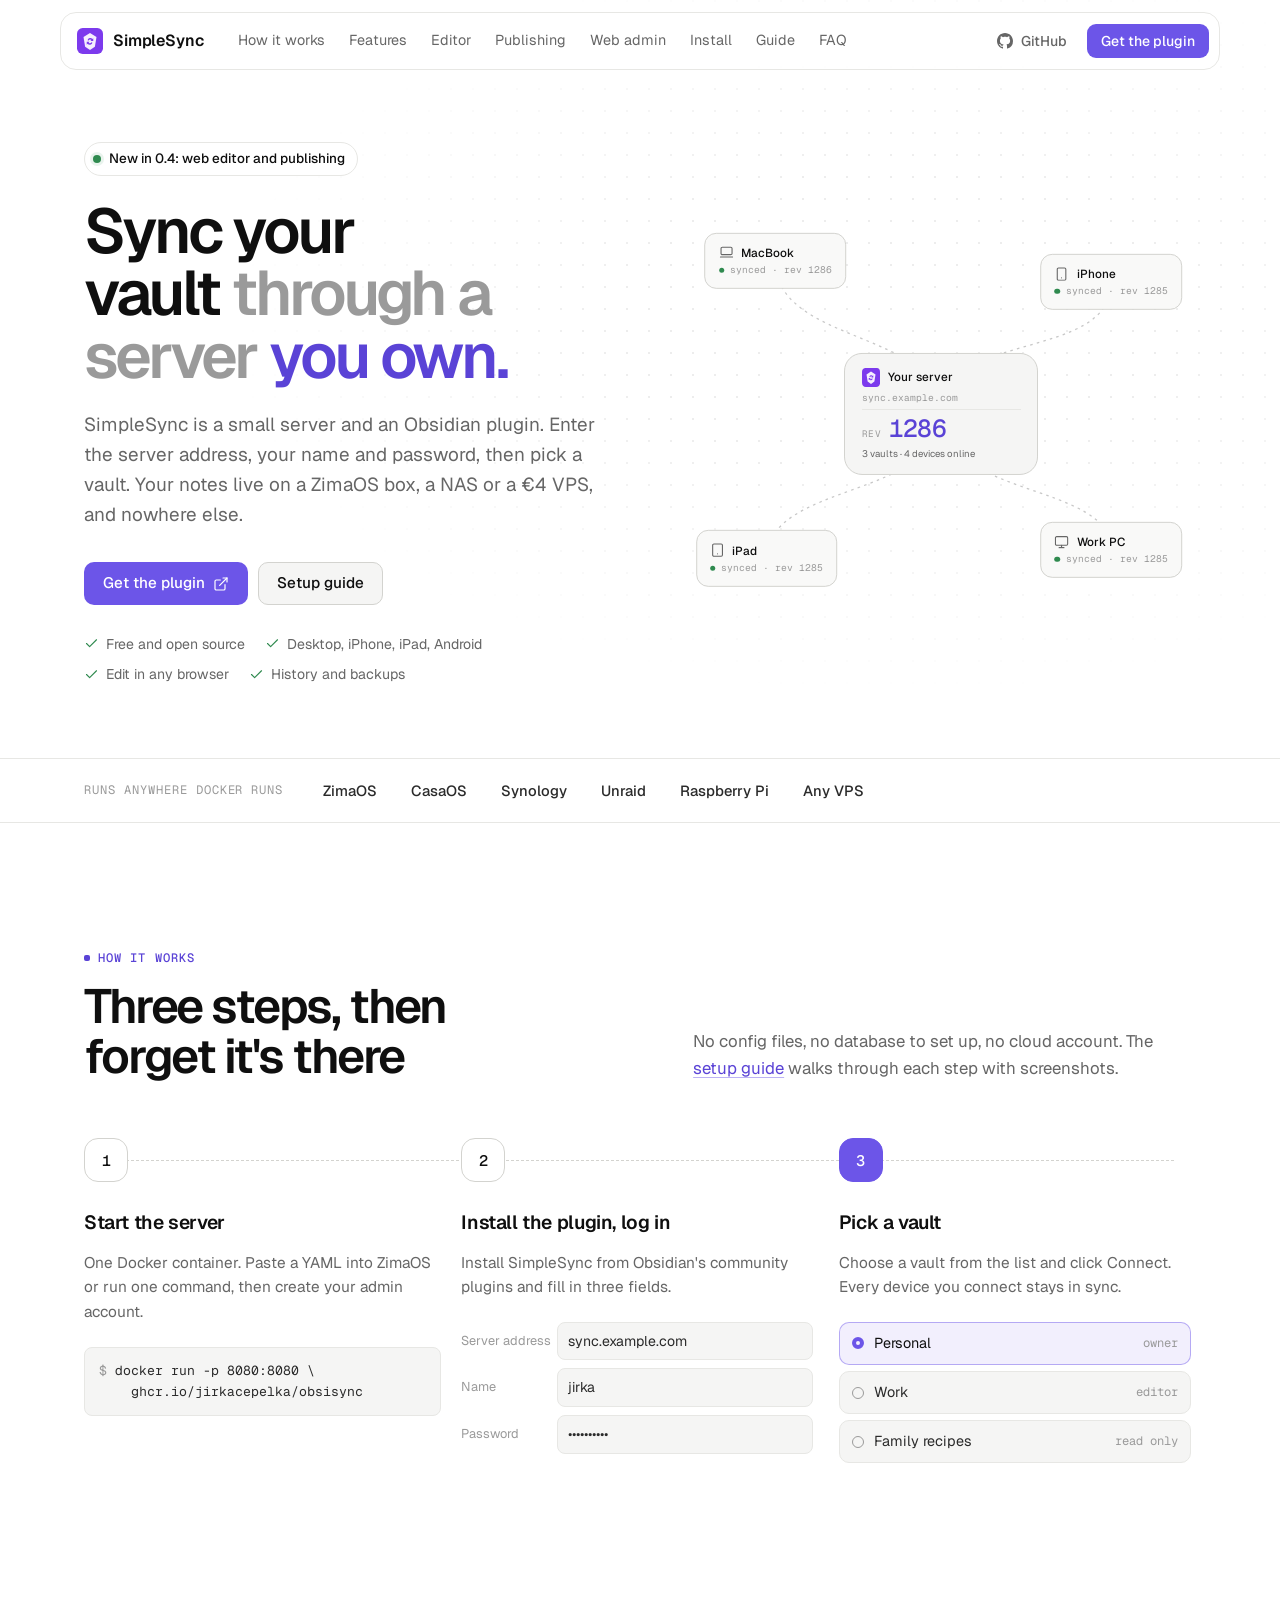
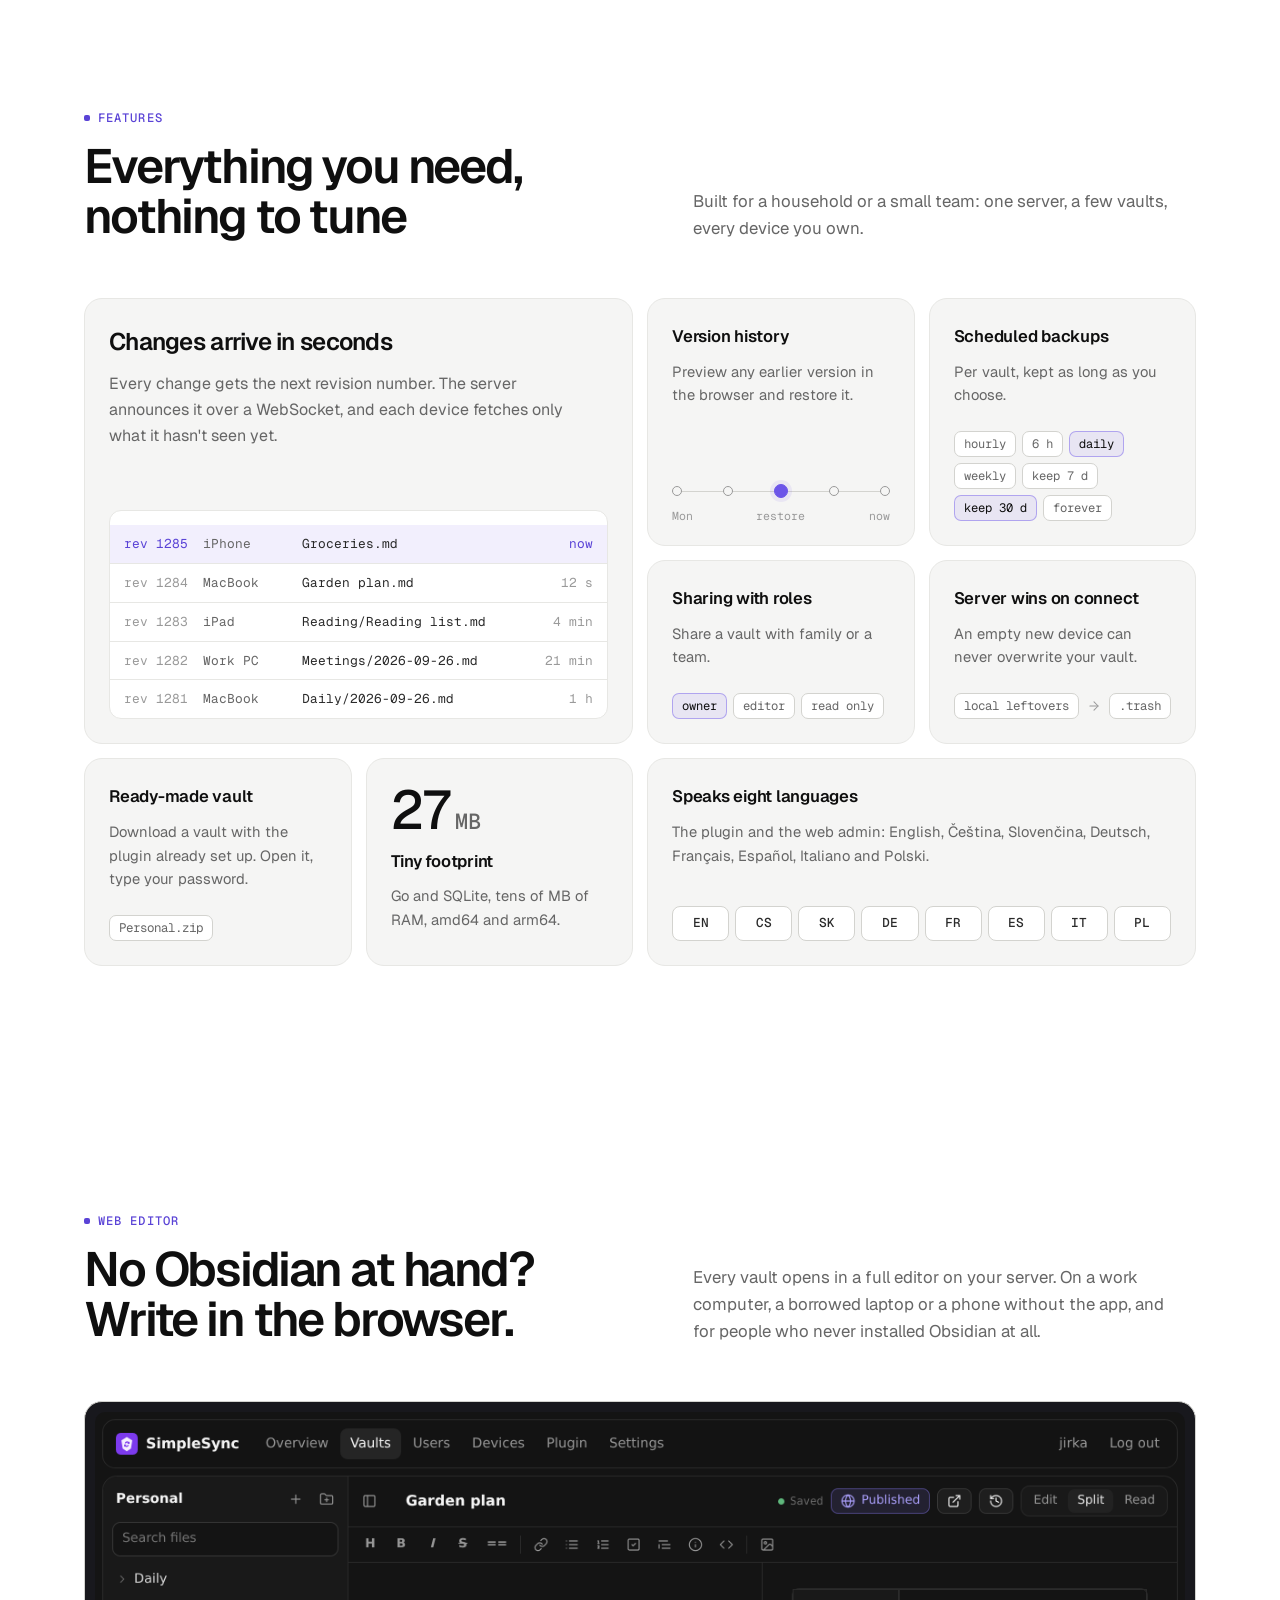
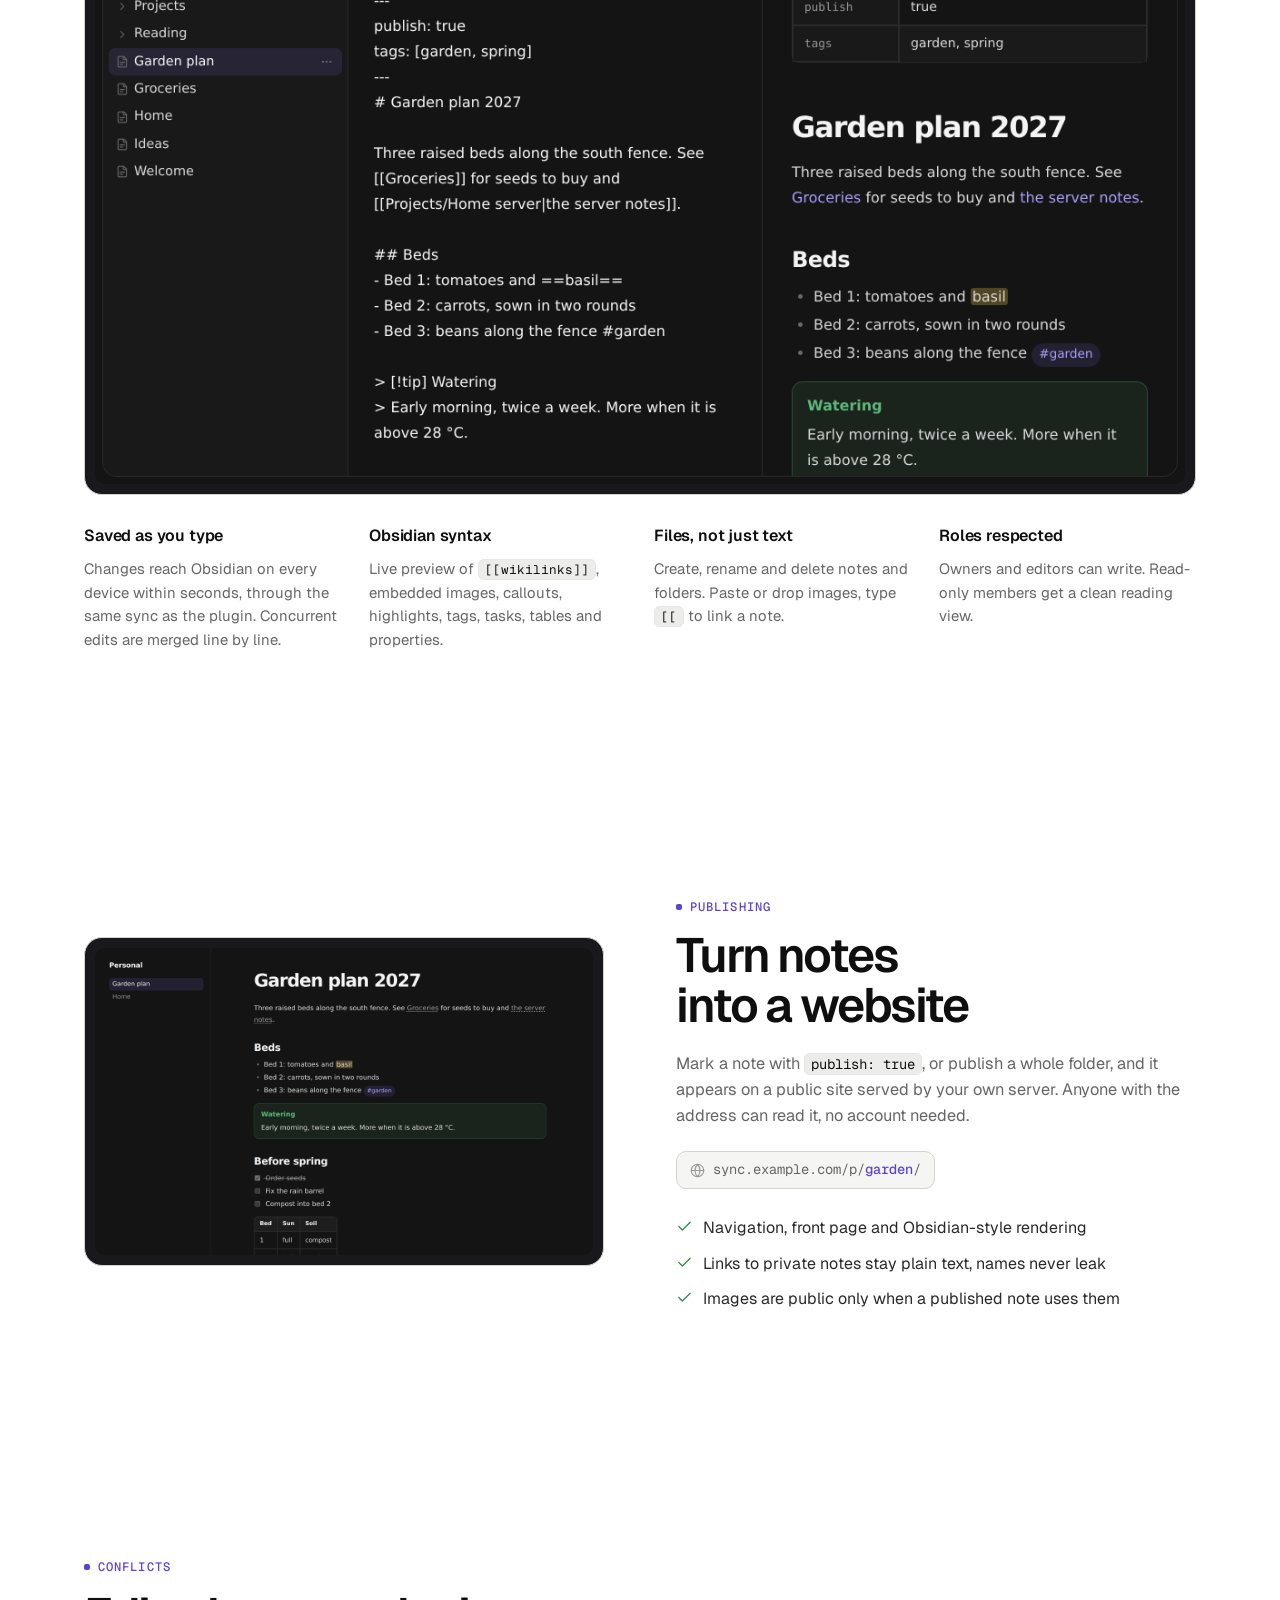
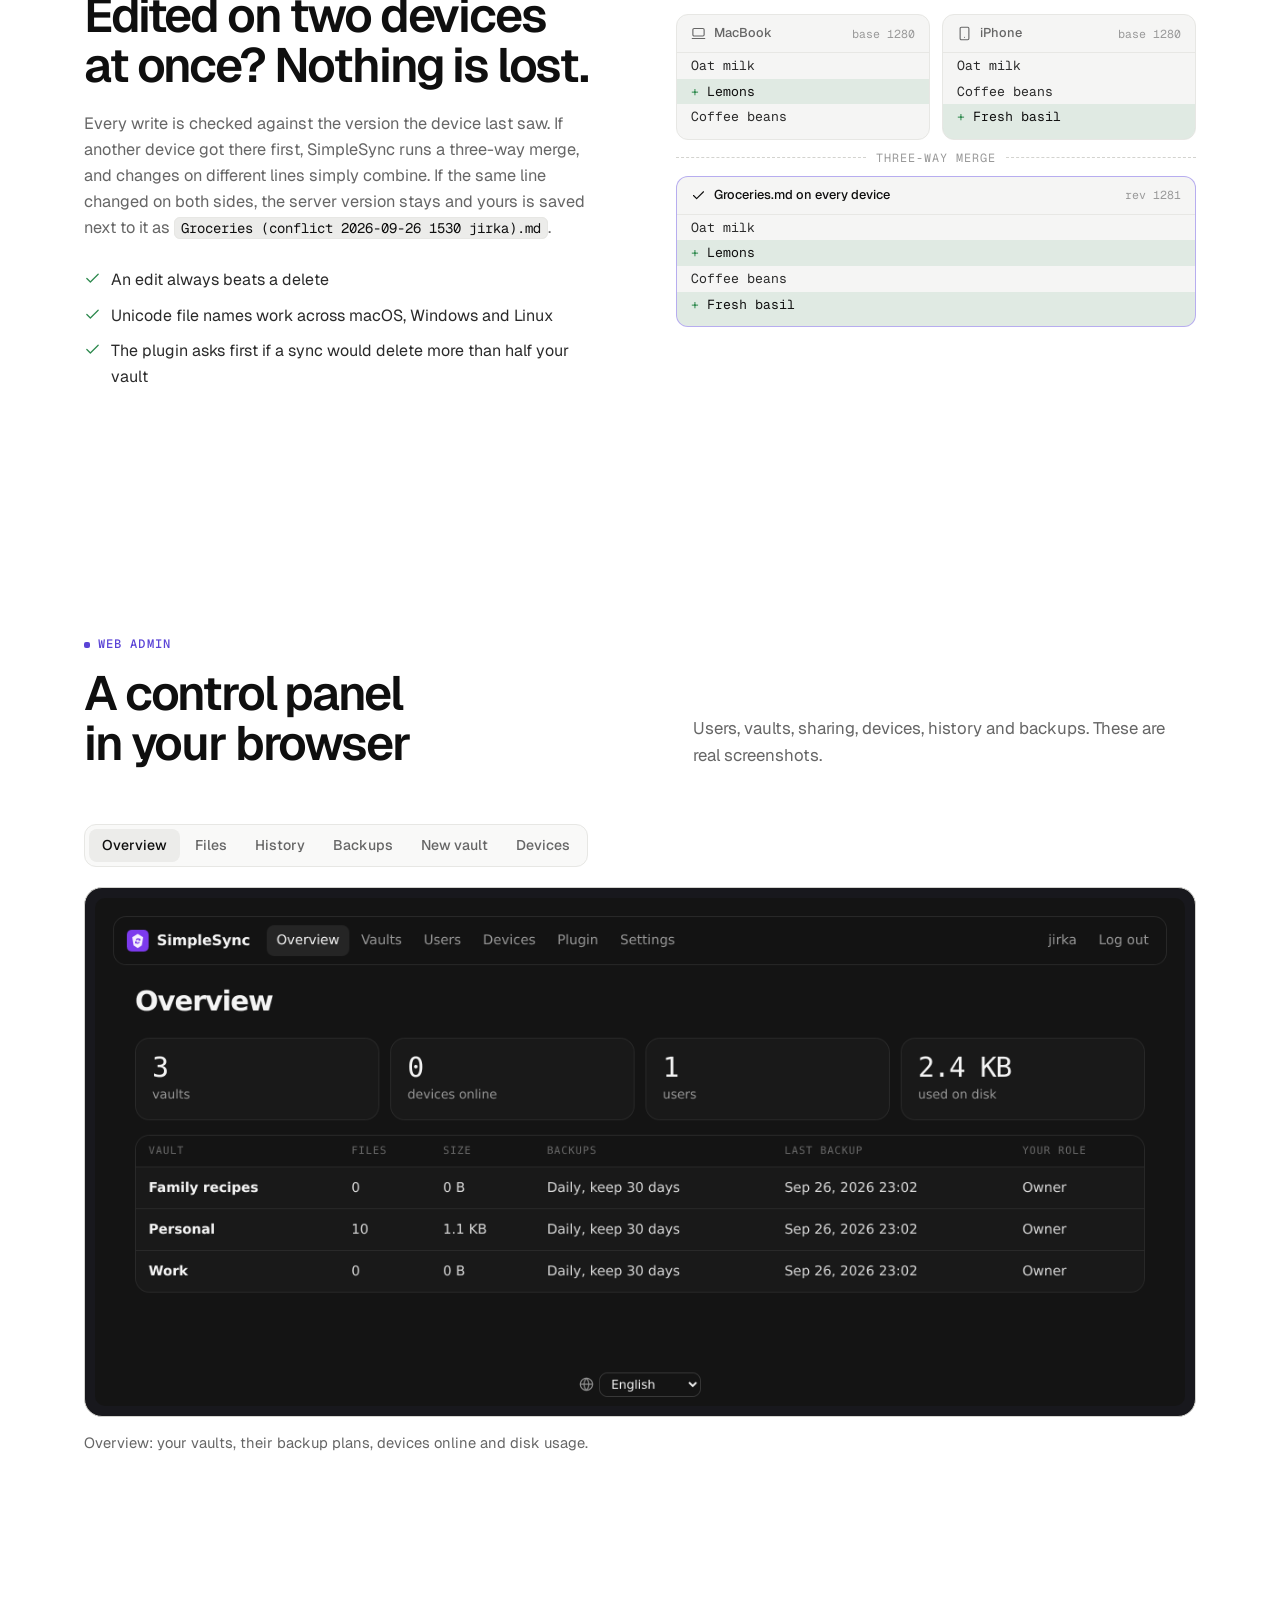
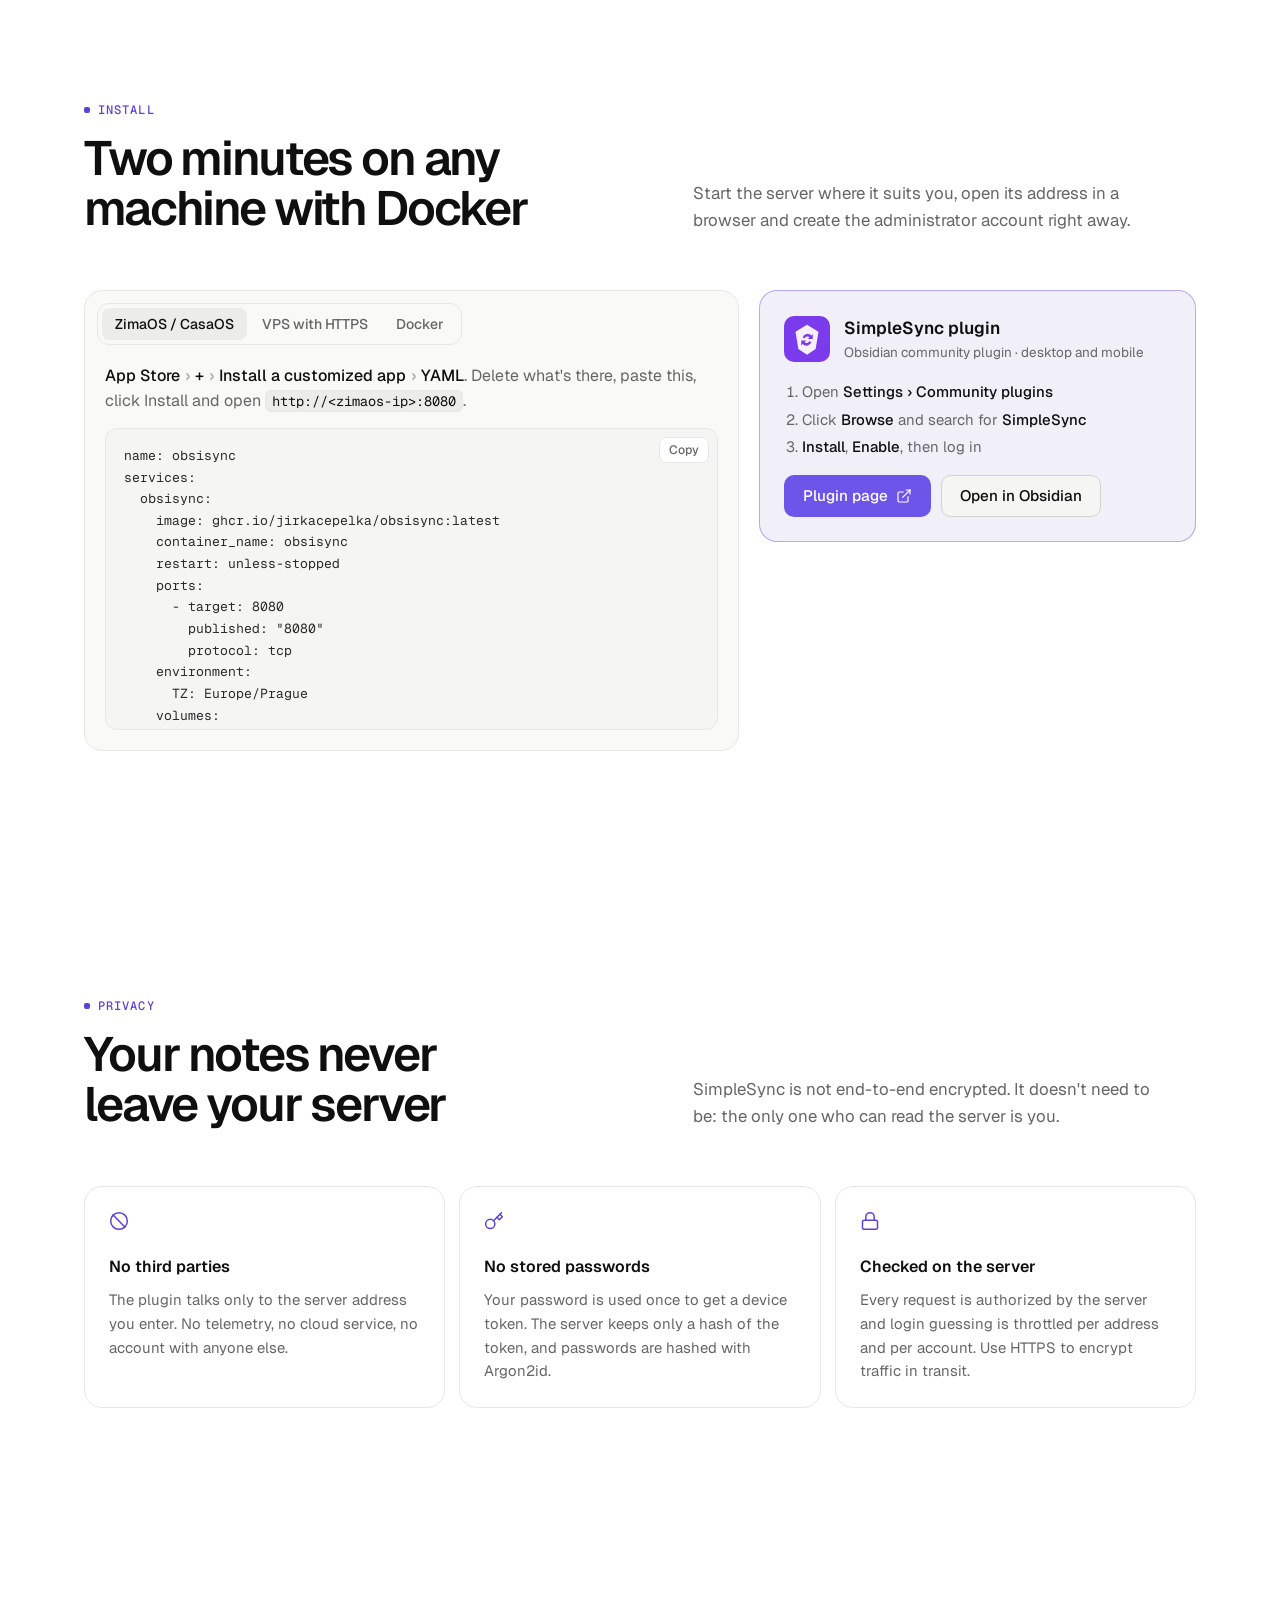
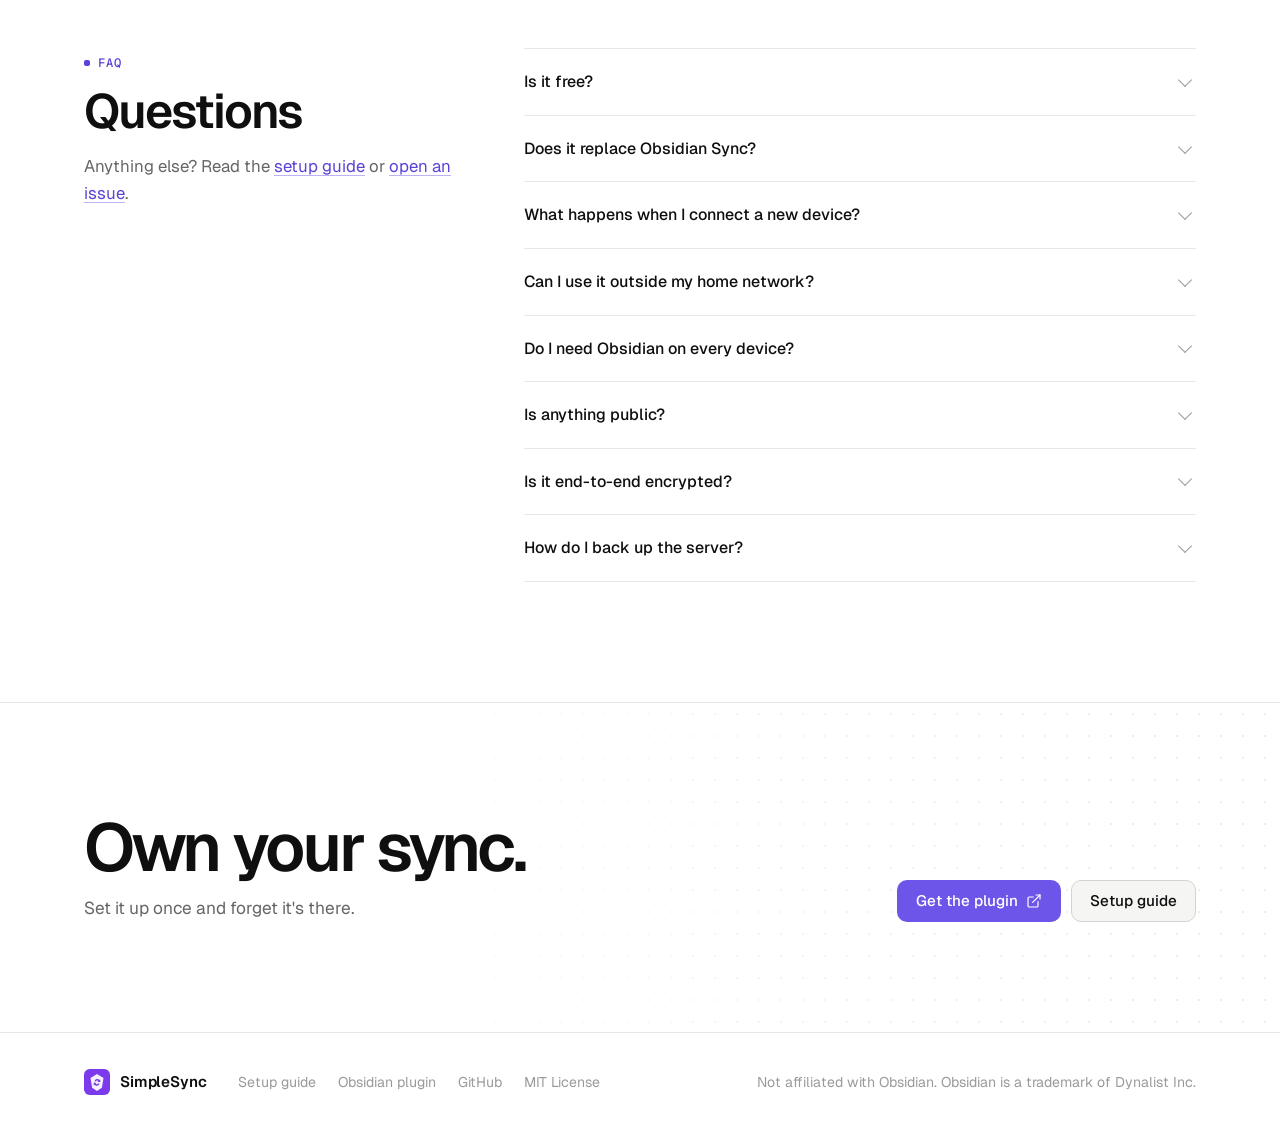
==== commit 1fa20090: "Merge pull request #5 from jirkacepelka/main Redesign hero section with sync network visualization" ====
--- a/index.html
+++ b/index.html
@@ -4,8 +4,8 @@
 <meta charset="utf-8">
 <meta name="viewport" content="width=device-width, initial-scale=1">
 <title>SimpleSync – self-hosted sync for Obsidian</title>
-<meta name="description" content="Sync your Obsidian vaults through your own server. Enter address, name and password, pick a vault. Edit in the browser, let AI agents work with your notes. Free and open source.">
-<meta name="theme-color" content="#161616" media="(prefers-color-scheme: dark)">
+<meta name="description" content="Sync your Obsidian vaults through your own server. Enter address, name and password, pick a vault. Free and open source.">
+<meta name="theme-color" content="#141414" media="(prefers-color-scheme: dark)">
 <meta name="theme-color" content="#ffffff" media="(prefers-color-scheme: light)">
 <meta property="og:title" content="SimpleSync – self-hosted sync for Obsidian">
 <meta property="og:description" content="Your notes, your server, three fields. Runs on ZimaOS, a NAS or a cheap VPS.">
@@ -45,14 +45,18 @@
   <symbol id="i-arrow" viewBox="0 0 24 24"><path d="M5 12h14"/><path d="m12 5 7 7-7 7"/></symbol>
   <symbol id="i-book" viewBox="0 0 24 24"><path d="M2 3h6a4 4 0 0 1 4 4v14a3 3 0 0 0-3-3H2z"/><path d="M22 3h-6a4 4 0 0 0-4 4v14a3 3 0 0 1 3-3h7z"/></symbol>
   <symbol id="i-github" viewBox="0 0 16 16"><path fill="currentColor" stroke="none" d="M8 0C3.58 0 0 3.58 0 8c0 3.54 2.29 6.53 5.47 7.59.4.07.55-.17.55-.38 0-.19-.01-.82-.01-1.49-2.01.37-2.53-.49-2.69-.94-.09-.23-.48-.94-.82-1.13-.28-.15-.68-.52-.01-.53.63-.01 1.08.58 1.23.82.72 1.21 1.87.87 2.33.66.07-.52.28-.87.51-1.07-1.78-.2-3.64-.89-3.64-3.95 0-.87.31-1.59.82-2.15-.08-.2-.36-1.02.08-2.12 0 0 .67-.21 2.2.82.64-.18 1.32-.27 2-.27.68 0 1.36.09 2 .27 1.53-1.04 2.2-.82 2.2-.82.44 1.1.16 1.92.08 2.12.51.56.82 1.27.82 2.15 0 3.07-1.87 3.75-3.65 3.95.29.25.54.73.54 1.48 0 1.07-.01 1.93-.01 2.2 0 .21.15.46.55.38A8.013 8.013 0 0016 8c0-4.42-3.58-8-8-8z"/></symbol>
+  <symbol id="i-tablet" viewBox="0 0 24 24"><rect width="16" height="20" x="4" y="2" rx="2"/><path d="M12 18h.01"/></symbol>
+  <symbol id="i-monitor" viewBox="0 0 24 24"><rect width="20" height="14" x="2" y="3" rx="2"/><path d="M8 21h8M12 17v4"/></symbol>
 </svg>
 
 <header class="nav">
-  <div class="wrap nav-inner">
+  <div class="nav-inner">
     <a class="logo" href="./"><img src="assets/icon.svg" alt=""> SimpleSync</a>
     <nav class="nav-links" aria-label="Main">
       <a href="#how">How it works</a>
       <a href="#features">Features</a>
+      <a href="#editor">Editor</a>
+      <a href="#publish">Publishing</a>
       <a href="#admin">Web admin</a>
       <a href="#install">Install</a>
       <a href="guide.html">Guide</a>
@@ -69,77 +73,58 @@
 
 <!-- ============ HERO ============ -->
 <section class="hero">
-  <div class="wrap">
-    <a class="kicker" href="https://community.obsidian.md/plugins/simplesync"><span class="dot"></span><b>Listed in Obsidian community plugins</b> · v0.5.0</a>
-    <h1>Obsidian sync on <em>your own server</em>.</h1>
-    <p class="lead">SimpleSync is a small server and an Obsidian plugin. Enter the server address, your name and password, then pick a vault. Your notes stay on hardware you own: a ZimaOS box, a NAS or a €4 VPS.</p>
-    <div class="cta">
-      <a class="btn btn-primary" href="https://community.obsidian.md/plugins/simplesync">Get the plugin <svg class="icon"><use href="#i-external"/></svg></a>
-      <a class="btn btn-secondary" href="guide.html">Read the setup guide</a>
-    </div>
-    <p class="fineprint">Free and open source (MIT) · Desktop, iPhone, iPad and Android</p>
-
-    <!-- Obsidian window + phone. The same note, synced. -->
-    <div class="stage" aria-hidden="true">
-      <div class="ob">
-        <div class="ob-top">
-          <div class="ob-lights"><i></i><i></i><i></i></div>
-          <div class="ob-tabs">
-            <div class="ob-tab on">Trip to Japan <span class="x">✕</span></div>
-            <div class="ob-tab">2026-09-26 <span class="x">✕</span></div>
-          </div>
-        </div>
-        <div class="ob-body">
-          <div class="ob-ribbon">
-            <svg class="icon"><use href="#i-folder"/></svg>
-            <svg class="icon"><use href="#i-search"/></svg>
-            <svg class="icon"><use href="#i-graph"/></svg>
-            <svg class="icon"><use href="#i-calendar"/></svg>
-          </div>
-          <div class="ob-files">
-            <div class="ob-vault">Personal</div>
-            <div class="dir">Daily</div>
-            <div class="in">2026-09-25</div>
-            <div class="in">2026-09-26</div>
-            <div class="dir">Projects</div>
-            <div class="in">Garden beds</div>
-            <div class="in">Home server</div>
-            <div class="in sel">Trip to Japan</div>
-            <div class="dir">Recipes</div>
-            <div>Reading list</div>
-            <div>Inbox</div>
-          </div>
-          <div class="ob-editor">
-            <h4>Trip to Japan</h4>
-            <h5>Plan</h5>
-            <div class="li">Tokyo: 3 days, Shibuya and Asakusa</div>
-            <div class="li">Kyoto: 2 days, <span class="link">Fushimi Inari</span> at sunrise</div>
-            <div class="li">Osaka: 1 day of street food</div>
-            <div class="li typing" id="typeLine"><span id="typeText">Nara: deer park, half a day</span><span class="caret"></span></div>
-            <h5>Packing</h5>
-            <div class="task done">Passport</div>
-            <div class="task">JR Pass</div>
-            <div class="task">Power adapter (type A)</div>
-          </div>
-        </div>
-        <div class="ob-status"><span>2 backlinks</span><span>61 words</span><span class="sync" id="syncState">✓ SimpleSync</span></div>
-      </div>
-
-      <div class="phone">
-        <div class="phone-screen">
-          <div class="phone-bar"><span>9:41</span><span>5G ▮</span></div>
-          <div class="phone-head"><span>‹ Projects</span><span>Personal</span></div>
-          <div class="phone-body">
-            <h4>Trip to Japan</h4>
-            <h5>Plan</h5>
-            <div class="li">Tokyo: 3 days, Shibuya and Asakusa</div>
-            <div class="li">Kyoto: 2 days, Fushimi Inari at sunrise</div>
-            <div class="li">Osaka: 1 day of street food</div>
-            <div class="li fresh" id="phoneLine">Nara: deer park, half a day</div>
-            <h5>Packing</h5>
-          </div>
-          <div class="phone-toast"><b>✓</b> <span id="phoneToast">Synced just now</span></div>
-        </div>
+  <div class="wrap hero-grid">
+    <div>
+      <a class="kicker" href="#editor"><span class="dot"></span><b>New in 0.4: web editor and publishing</b></a>
+      <h1>Sync your vault <span class="soft">through a server</span> <span class="accent">you own.</span></h1>
+      <p class="lead">SimpleSync is a small server and an Obsidian plugin. Enter the server address, your name and password, then pick a vault. Your notes live on a ZimaOS box, a NAS or a €4 VPS, and nowhere else.</p>
+      <div class="cta">
+        <a class="btn btn-primary" href="https://community.obsidian.md/plugins/simplesync">Get the plugin <svg class="icon"><use href="#i-external"/></svg></a>
+        <a class="btn btn-secondary" href="guide.html">Setup guide</a>
+      </div>
+      <ul class="hero-points">
+        <li><svg class="icon"><use href="#i-check"/></svg>Free and open source</li>
+        <li><svg class="icon"><use href="#i-check"/></svg>Desktop, iPhone, iPad, Android</li>
+        <li><svg class="icon"><use href="#i-check"/></svg>Edit in any browser</li>
+        <li><svg class="icon"><use href="#i-check"/></svg>History and backups</li>
+      </ul>
+    </div>
+
+    <!-- The sync network: devices talk only to your server. -->
+    <div class="net" id="net" aria-label="Four devices syncing through one SimpleSync server">
+      <svg class="wires" viewBox="0 0 600 500" aria-hidden="true">
+        <path class="wire" d="M105 70 C 105 170, 300 150, 300 250"/>
+        <path class="wire" d="M500 95 C 500 190, 300 150, 300 250"/>
+        <path class="wire" d="M95 420 C 95 330, 300 350, 300 250"/>
+        <path class="wire" d="M500 410 C 500 330, 300 350, 300 250"/>
+        <path class="pulse" data-for="mac" d="M105 70 C 105 170, 300 150, 300 250"/>
+        <path class="pulse" data-for="iphone" d="M500 95 C 500 190, 300 150, 300 250"/>
+        <path class="pulse" data-for="ipad" d="M95 420 C 95 330, 300 350, 300 250"/>
+        <path class="pulse" data-for="pc" d="M500 410 C 500 330, 300 350, 300 250"/>
+      </svg>
+
+      <div class="node" data-dev="mac" style="left:17.5%;top:14%">
+        <div class="node-head"><svg class="icon"><use href="#i-laptop"/></svg>MacBook</div>
+        <div class="node-status">synced · rev 1285</div>
+      </div>
+      <div class="node" data-dev="iphone" style="left:83.3%;top:19%">
+        <div class="node-head"><svg class="icon"><use href="#i-phone"/></svg>iPhone</div>
+        <div class="node-status">synced · rev 1285</div>
+      </div>
+      <div class="node" data-dev="ipad" style="left:15.8%;top:84%">
+        <div class="node-head"><svg class="icon"><use href="#i-tablet"/></svg>iPad</div>
+        <div class="node-status">synced · rev 1285</div>
+      </div>
+      <div class="node" data-dev="pc" style="left:83.3%;top:82%">
+        <div class="node-head"><svg class="icon"><use href="#i-monitor"/></svg>Work PC</div>
+        <div class="node-status">synced · rev 1285</div>
+      </div>
+
+      <div class="node server" style="left:50%;top:50%">
+        <div class="node-head"><img src="assets/icon.svg" alt="">Your server</div>
+        <div class="server-host">sync.example.com</div>
+        <div class="server-rev"><span class="lbl">rev</span><span class="num" id="rev">1285</span></div>
+        <div class="server-meta">3 vaults · 4 devices online</div>
       </div>
     </div>
   </div>
@@ -156,22 +141,24 @@
 <section class="section" id="how">
   <div class="wrap">
     <div class="section-head">
-      <span class="eyebrow">How it works</span>
-      <h2>From zero to synced in three steps</h2>
-      <p>No config files, no database to set up, no cloud accounts. The <a class="link-accent" href="guide.html">setup guide</a> walks through each step.</p>
+      <div>
+        <span class="eyebrow">How it works</span>
+        <h2>Three steps, then forget it's there</h2>
+      </div>
+      <p>No config files, no database to set up, no cloud account. The <a class="link-accent" href="guide.html">setup guide</a> walks through each step with screenshots.</p>
     </div>
     <div class="steps">
       <article class="step">
-        <span class="step-n">1 / Server</span>
+        <span class="step-n">1</span>
         <h3>Start the server</h3>
-        <p>One Docker container. Paste a YAML into ZimaOS or run one command on a VPS, open the web page and create your admin account.</p>
+        <p>One Docker container. Paste a YAML into ZimaOS or run one command, then create your admin account.</p>
         <div class="demo"><div class="term"><span class="d">$</span> docker run -p 8080:8080 \
     ghcr.io/jirkacepelka/obsisync</div></div>
       </article>
       <article class="step">
-        <span class="step-n">2 / Plugin</span>
-        <h3>Install the plugin and log in</h3>
-        <p>Install SimpleSync from Obsidian's community plugins, then fill in three fields. Nothing else to configure.</p>
+        <span class="step-n">2</span>
+        <h3>Install the plugin, log in</h3>
+        <p>Install SimpleSync from Obsidian's community plugins and fill in three fields.</p>
         <div class="demo fields">
           <label>Server address <span>sync.example.com</span></label>
           <label>Name <span>jirka</span></label>
@@ -179,9 +166,9 @@
         </div>
       </article>
       <article class="step">
-        <span class="step-n">3 / Vault</span>
+        <span class="step-n">3</span>
         <h3>Pick a vault</h3>
-        <p>The plugin lists the vaults your account can use. Pick one and click Connect. Every device you connect stays in sync.</p>
+        <p>Choose a vault from the list and click Connect. Every device you connect stays in sync.</p>
         <div class="demo picker">
           <div class="on"><i></i>Personal <em>owner</em></div>
           <div><i></i>Work <em>editor</em></div>
@@ -193,25 +180,110 @@
 </section>
 
 <!-- ============ FEATURES ============ -->
-<section class="section band" id="features">
+<section class="section" id="features">
   <div class="wrap">
     <div class="section-head">
-      <span class="eyebrow">Features</span>
-      <h2>Everything you need, nothing to tune</h2>
-    </div>
-    <div class="features">
-      <div class="feature"><svg class="icon"><use href="#i-zap"/></svg><h3>Changes arrive in seconds</h3><p>The server announces new changes over a WebSocket and devices fetch only what's new.</p></div>
-      <div class="feature"><svg class="icon"><use href="#i-merge"/></svg><h3>Conflicts merged line by line</h3><p>Edits to different parts of a note are combined. When they overlap, both versions are kept.</p></div>
-      <div class="feature"><svg class="icon"><use href="#i-history"/></svg><h3>Version history</h3><p>Every change is kept. Preview any old version in the browser and restore it with one click.</p></div>
-      <div class="feature"><svg class="icon"><use href="#i-archive"/></svg><h3>Scheduled backups</h3><p>Per vault: every hour, 6 hours, day or week. Keep them from 7 days to forever, optionally as ZIP files.</p></div>
-      <div class="feature"><svg class="icon"><use href="#i-users"/></svg><h3>Sharing with roles</h3><p>Share a vault with family or a team as owner, editor or read only. Log out a lost phone instantly.</p></div>
-      <div class="feature"><svg class="icon"><use href="#i-shield"/></svg><h3>The server wins on connect</h3><p>A new or empty device can never overwrite your vault. Local leftovers go to Obsidian's trash.</p></div>
-      <div class="feature"><svg class="icon"><use href="#i-download"/></svg><h3>Ready-made vault download</h3><p>Download a vault from the web admin with the plugin already set up. Open it, type your password, done.</p></div>
-      <div class="feature"><svg class="icon"><use href="#i-book"/></svg><h3>Web editor</h3><p>Open a vault in the browser and edit notes without Obsidian. Changes sync to your devices in seconds.</p></div>
-      <div class="feature"><svg class="icon"><use href="#i-globe"/></svg><h3>Publish notes as a website</h3><p>Publish chosen notes or a whole folder at a public address. Everything else stays private.</p></div>
-      <div class="feature"><svg class="icon"><use href="#i-key"/></svg><h3>AI agents (MCP)</h3><p>Give Claude or another AI agent access to a vault, read-only or read-write, without a local folder. Revoke it any time.</p></div>
-      <div class="feature"><svg class="icon"><use href="#i-package"/></svg><h3>Tiny footprint</h3><p>A ~27 MB image that uses a few tens of MB of RAM. Go and SQLite, on amd64 and arm64.</p></div>
-      <div class="feature"><svg class="icon"><use href="#i-globe"/></svg><h3>Eight languages</h3><p>English, Čeština, Slovenčina, Deutsch, Français, Español, Italiano and Polski.</p></div>
+      <div>
+        <span class="eyebrow">Features</span>
+        <h2>Everything you need, nothing to tune</h2>
+      </div>
+      <p>Built for a household or a small team: one server, a few vaults, every device you own.</p>
+    </div>
+    <div class="bento">
+      <article class="tile t-sync">
+        <h3>Changes arrive in seconds</h3>
+        <p>Every change gets the next revision number. The server announces it over a WebSocket, and each device fetches only what it hasn't seen yet.</p>
+        <div class="viz log" aria-label="Recent changes">
+          <div class="log-row new"><span class="r">rev 1285</span><span class="d">iPhone</span><span class="f">Groceries.md</span><span class="t">now</span></div>
+          <div class="log-row"><span class="r">rev 1284</span><span class="d">MacBook</span><span class="f">Garden plan.md</span><span class="t">12 s</span></div>
+          <div class="log-row"><span class="r">rev 1283</span><span class="d">iPad</span><span class="f">Reading/Reading list.md</span><span class="t">4 min</span></div>
+          <div class="log-row"><span class="r">rev 1282</span><span class="d">Work PC</span><span class="f">Meetings/2026-09-26.md</span><span class="t">21 min</span></div>
+          <div class="log-row"><span class="r">rev 1281</span><span class="d">MacBook</span><span class="f">Daily/2026-09-26.md</span><span class="t">1 h</span></div>
+        </div>
+      </article>
+      <article class="tile t-hist">
+        <h3>Version history</h3>
+        <p>Preview any earlier version in the browser and restore it.</p>
+        <div class="viz">
+          <div class="timeline"><i></i><i></i><i class="sel"></i><i></i><i></i></div>
+          <div class="timeline-lbl"><span>Mon</span><span>restore</span><span>now</span></div>
+        </div>
+      </article>
+      <article class="tile t-back">
+        <h3>Scheduled backups</h3>
+        <p>Per vault, kept as long as you choose.</p>
+        <div class="viz chips">
+          <span class="chip">hourly</span><span class="chip">6 h</span><span class="chip on">daily</span><span class="chip">weekly</span>
+          <span class="chip">keep 7 d</span><span class="chip on">keep 30 d</span><span class="chip">forever</span>
+        </div>
+      </article>
+      <article class="tile t-role">
+        <h3>Sharing with roles</h3>
+        <p>Share a vault with family or a team.</p>
+        <div class="viz chips"><span class="chip on">owner</span><span class="chip">editor</span><span class="chip">read only</span></div>
+      </article>
+      <article class="tile t-wins">
+        <h3>Server wins on connect</h3>
+        <p>An empty new device can never overwrite your vault.</p>
+        <div class="viz flow"><span>local leftovers</span><svg class="icon"><use href="#i-arrow"/></svg><span>.trash</span></div>
+      </article>
+      <article class="tile t-ready">
+        <h3>Ready-made vault</h3>
+        <p>Download a vault with the plugin already set up. Open it, type your password.</p>
+        <div class="viz flow"><span>Personal.zip</span></div>
+      </article>
+      <article class="tile t-size">
+        <div class="big">27<small>MB</small></div>
+        <h3>Tiny footprint</h3>
+        <p>Go and SQLite, tens of MB of RAM, amd64 and arm64.</p>
+      </article>
+      <article class="tile t-lang">
+        <h3>Speaks eight languages</h3>
+        <p>The plugin and the web admin: English, Čeština, Slovenčina, Deutsch, Français, Español, Italiano and Polski.</p>
+        <div class="viz langs"><span>EN</span><span>CS</span><span>SK</span><span>DE</span><span>FR</span><span>ES</span><span>IT</span><span>PL</span></div>
+      </article>
+    </div>
+  </div>
+</section>
+
+<!-- ============ WEB EDITOR ============ -->
+<section class="section" id="editor">
+  <div class="wrap">
+    <div class="section-head">
+      <div>
+        <span class="eyebrow">Web editor</span>
+        <h2>No Obsidian at hand? Write in the browser.</h2>
+      </div>
+      <p>Every vault opens in a full editor on your server. On a work computer, a borrowed laptop or a phone without the app, and for people who never installed Obsidian at all.</p>
+    </div>
+    <div class="shot">
+      <img src="assets/editor.png" alt="The SimpleSync web editor: file tree, Markdown source and live preview side by side" width="2400" height="1480" loading="lazy">
+    </div>
+    <div class="editor-points">
+      <div><h3>Saved as you type</h3><p>Changes reach Obsidian on every device within seconds, through the same sync as the plugin. Concurrent edits are merged line by line.</p></div>
+      <div><h3>Obsidian syntax</h3><p>Live preview of <code>[[wikilinks]]</code>, embedded images, callouts, highlights, tags, tasks, tables and properties.</p></div>
+      <div><h3>Files, not just text</h3><p>Create, rename and delete notes and folders. Paste or drop images, type <code>[[</code> to link a note.</p></div>
+      <div><h3>Roles respected</h3><p>Owners and editors can write. Read-only members get a clean reading view.</p></div>
+    </div>
+  </div>
+</section>
+
+<!-- ============ PUBLISHING ============ -->
+<section class="section" id="publish">
+  <div class="wrap split">
+    <div class="shot">
+      <img src="assets/published.png" alt="A published note on a public SimpleSync site" width="2400" height="1480" loading="lazy">
+    </div>
+    <div>
+      <span class="eyebrow">Publishing</span>
+      <h2>Turn notes into a website</h2>
+      <p>Mark a note with <code>publish: true</code>, or publish a whole folder, and it appears on a public site served by your own server. Anyone with the address can read it, no account needed.</p>
+      <div class="url-chip"><svg class="icon"><use href="#i-globe"/></svg><span>sync.example.com/p/<b>garden</b>/</span></div>
+      <ul class="checks">
+        <li><svg class="icon"><use href="#i-check"/></svg>Navigation, front page and Obsidian-style rendering</li>
+        <li><svg class="icon"><use href="#i-check"/></svg>Links to private notes stay plain text, names never leak</li>
+        <li><svg class="icon"><use href="#i-check"/></svg>Images are public only when a published note uses them</li>
+      </ul>
     </div>
   </div>
 </section>
@@ -222,7 +294,7 @@
     <div>
       <span class="eyebrow">Conflicts</span>
       <h2>Edited on two devices at once? Nothing is lost.</h2>
-      <p>Every write is checked against the version the device last saw. If another device got there first, SimpleSync runs a three-way merge and changes on different lines simply combine. If the same line changed on both sides, the server version stays and yours is saved next to it as <code>Trip to Japan (conflict 2026-09-26 1530 jirka).md</code>.</p>
+      <p>Every write is checked against the version the device last saw. If another device got there first, SimpleSync runs a three-way merge, and changes on different lines simply combine. If the same line changed on both sides, the server version stays and yours is saved next to it as <code>Groceries (conflict 2026-09-26 1530 jirka).md</code>.</p>
       <ul class="checks">
         <li><svg class="icon"><use href="#i-check"/></svg>An edit always beats a delete</li>
         <li><svg class="icon"><use href="#i-check"/></svg>Unicode file names work across macOS, Windows and Linux</li>
@@ -232,49 +304,50 @@
     <div class="merge" aria-label="Example of a three-way merge">
       <div class="merge-row">
         <div class="doc">
-          <div class="doc-head"><svg class="icon"><use href="#i-laptop"/></svg>MacBook</div>
-          <div class="ln">Tokyo: 3 days</div>
-          <div class="ln add">Kyoto: 2 days</div>
-          <div class="ln">Osaka: 1 day</div>
+          <div class="doc-head"><svg class="icon"><use href="#i-laptop"/></svg>MacBook<span class="rev">base 1280</span></div>
+          <div class="ln">Oat milk</div>
+          <div class="ln add">Lemons</div>
+          <div class="ln">Coffee beans</div>
         </div>
         <div class="doc">
-          <div class="doc-head"><svg class="icon"><use href="#i-phone"/></svg>iPhone</div>
-          <div class="ln">Tokyo: 3 days</div>
-          <div class="ln">Osaka: 1 day</div>
-          <div class="ln add">Nara: deer park</div>
+          <div class="doc-head"><svg class="icon"><use href="#i-phone"/></svg>iPhone<span class="rev">base 1280</span></div>
+          <div class="ln">Oat milk</div>
+          <div class="ln">Coffee beans</div>
+          <div class="ln add">Fresh basil</div>
         </div>
       </div>
       <div class="merge-arrow">three-way merge</div>
       <div class="doc result">
-        <div class="doc-head"><svg class="icon"><use href="#i-check"/></svg>On every device</div>
-        <div class="ln">Tokyo: 3 days</div>
-        <div class="ln add">Kyoto: 2 days</div>
-        <div class="ln">Osaka: 1 day</div>
-        <div class="ln add">Nara: deer park</div>
+        <div class="doc-head"><svg class="icon"><use href="#i-check"/></svg>Groceries.md on every device<span class="rev">rev 1281</span></div>
+        <div class="ln">Oat milk</div>
+        <div class="ln add">Lemons</div>
+        <div class="ln">Coffee beans</div>
+        <div class="ln add">Fresh basil</div>
       </div>
     </div>
   </div>
 </section>
 
 <!-- ============ WEB ADMIN ============ -->
-<section class="section band" id="admin">
+<section class="section" id="admin">
   <div class="wrap">
     <div class="section-head">
-      <span class="eyebrow">Web admin</span>
-      <h2>A control panel in your browser</h2>
-      <p>Users, vaults, sharing, devices, AI agents, history and backups. These are real screenshots.</p>
-    </div>
-    <div class="tabs" role="tablist" data-shots>
+      <div>
+        <span class="eyebrow">Web admin</span>
+        <h2>A control panel in your browser</h2>
+      </div>
+      <p>Users, vaults, sharing, devices, history and backups. These are real screenshots.</p>
+    </div>
+    <div class="seg" role="tablist">
       <button class="tab on" role="tab" aria-selected="true" data-shot="admin-dashboard" data-caption="Overview: your vaults, their backup plans, devices online and disk usage.">Overview</button>
       <button class="tab" role="tab" aria-selected="false" data-shot="admin-files" data-caption="Files: browse folders and preview notes and images in the browser.">Files</button>
-      <button class="tab" role="tab" aria-selected="false" data-shot="admin-history" data-caption="Version history: preview any earlier version of a note and restore it.">Version history</button>
+      <button class="tab" role="tab" aria-selected="false" data-shot="admin-history" data-caption="Version history: see who changed a note from which device, and restore any version.">History</button>
       <button class="tab" role="tab" aria-selected="false" data-shot="admin-backups" data-caption="Backups: back up now, download a ZIP, restore one file or the whole vault.">Backups</button>
       <button class="tab" role="tab" aria-selected="false" data-shot="admin-newvault" data-caption="New vault: pick a name, backup frequency, how long to keep backups, and members.">New vault</button>
-      <button class="tab" role="tab" aria-selected="false" data-shot="admin-devices" data-caption="Devices: every Obsidian login and the vault it uses. Logging one out removes its access immediately.">Devices</button>
+      <button class="tab" role="tab" aria-selected="false" data-shot="admin-devices" data-caption="Devices: every Obsidian login. Logging one out removes its access immediately.">Devices</button>
     </div>
     <div class="shot">
-      <div class="shot-bar"><div class="lights"><i></i><i></i><i></i></div><div class="url">sync.example.com</div></div>
-      <img id="shot" src="assets/admin-dashboard.png" alt="SimpleSync web admin" width="2400" height="940">
+      <img id="shot" src="assets/admin-dashboard.png" alt="Overview" width="2400" height="1120">
     </div>
     <p class="shot-caption" id="shotCaption">Overview: your vaults, their backup plans, devices online and disk usage.</p>
   </div>
@@ -284,21 +357,24 @@
 <section class="section" id="install">
   <div class="wrap">
     <div class="section-head">
-      <span class="eyebrow">Install</span>
-      <h2>Pick where the server runs</h2>
-      <p>Then open the server's address in a browser and create the administrator account right away.</p>
-    </div>
-
-    <div class="panes">
-      <div class="tabs" role="tablist">
-        <button class="tab on" role="tab" aria-selected="true" data-pane="zima">ZimaOS / CasaOS</button>
-        <button class="tab" role="tab" aria-selected="false" data-pane="vps">VPS with HTTPS</button>
-        <button class="tab" role="tab" aria-selected="false" data-pane="docker">Docker</button>
-      </div>
-
-      <div class="pane" id="pane-zima">
-        <p><span class="path">App Store<span class="sep">›</span>+<span class="sep">›</span>Install a customized app<span class="sep">›</span>YAML</span>. Delete what's there, paste this, click Install and open <code>http://&lt;zimaos-ip&gt;:8080</code>.</p>
-        <div class="code"><button class="copy" type="button">Copy</button><pre class="tall"><code>name: obsisync
+      <div>
+        <span class="eyebrow">Install</span>
+        <h2>Two minutes on any machine with Docker</h2>
+      </div>
+      <p>Start the server where it suits you, open its address in a browser and create the administrator account right away.</p>
+    </div>
+
+    <div class="install">
+      <div class="panes">
+        <div class="seg" role="tablist">
+          <button class="tab on" role="tab" aria-selected="true" data-pane="zima">ZimaOS / CasaOS</button>
+          <button class="tab" role="tab" aria-selected="false" data-pane="vps">VPS with HTTPS</button>
+          <button class="tab" role="tab" aria-selected="false" data-pane="docker">Docker</button>
+        </div>
+
+        <div class="pane" id="pane-zima">
+          <p><span class="path">App Store<span class="sep">›</span>+<span class="sep">›</span>Install a customized app<span class="sep">›</span>YAML</span>. Delete what's there, paste this, click Install and open <code>http://&lt;zimaos-ip&gt;:8080</code>.</p>
+          <div class="code"><button class="copy" type="button">Copy</button><pre class="tall"><code>name: obsisync
 services:
   obsisync:
     image: ghcr.io/jirkacepelka/obsisync:latest
@@ -328,43 +404,51 @@
   index: /
   port_map: "8080"
   scheme: http</code></pre></div>
-      </div>
-
-      <div class="pane" id="pane-vps" hidden>
-        <p>Point a DNS A record such as <code>sync.example.com</code> at the VPS, then run this. Caddy gets the HTTPS certificate by itself. A 1 GB RAM VPS is enough.</p>
-        <div class="code"><button class="copy" type="button">Copy</button><pre><code>mkdir simplesync &amp;&amp; cd simplesync
+        </div>
+
+        <div class="pane" id="pane-vps" hidden>
+          <p>Point a DNS A record such as <code>sync.example.com</code> at the VPS, then run this. Caddy gets the HTTPS certificate by itself. A 1 GB RAM VPS is enough.</p>
+          <div class="code"><button class="copy" type="button">Copy</button><pre><code>mkdir simplesync &amp;&amp; cd simplesync
 curl -O https://raw.githubusercontent.com/jirkacepelka/SimpleSync/main/deploy/docker-compose.caddy.yml
 DOMAIN=sync.example.com docker compose -f docker-compose.caddy.yml up -d</code></pre></div>
-      </div>
-
-      <div class="pane" id="pane-docker" hidden>
-        <p>Anything with Docker: a NAS, a Raspberry Pi, a home server.</p>
-        <div class="code"><button class="copy" type="button">Copy</button><pre><code>docker run -d --name obsisync -p 8080:8080 -e TZ=Europe/Prague \
+        </div>
+
+        <div class="pane" id="pane-docker" hidden>
+          <p>Anything with Docker: a NAS, a Raspberry Pi, a home server.</p>
+          <div class="code"><button class="copy" type="button">Copy</button><pre><code>docker run -d --name obsisync -p 8080:8080 -e TZ=Europe/Prague \
   -v $PWD/data:/data --restart unless-stopped \
   ghcr.io/jirkacepelka/obsisync:latest</code></pre></div>
-      </div>
-    </div>
-
-    <div class="plugin-card">
-      <img src="assets/icon.svg" alt="">
-      <div class="txt">
-        <h3>Then install SimpleSync in Obsidian</h3>
-        <p>Settings › Community plugins › Browse, search for “SimpleSync”, install and enable it.</p>
-      </div>
-      <div class="cta">
-        <a class="btn btn-primary" href="https://community.obsidian.md/plugins/simplesync">Plugin page <svg class="icon"><use href="#i-external"/></svg></a>
-        <a class="btn btn-secondary" href="obsidian://show-plugin?id=simplesync">Open in Obsidian</a>
-      </div>
+        </div>
+      </div>
+
+      <aside class="plugin-card">
+        <div class="top">
+          <img src="assets/icon.svg" alt="">
+          <div><h3>SimpleSync plugin</h3><div class="by">Obsidian community plugin · desktop and mobile</div></div>
+        </div>
+        <ol>
+          <li>Open <b>Settings › Community plugins</b></li>
+          <li>Click <b>Browse</b> and search for <b>SimpleSync</b></li>
+          <li><b>Install</b>, <b>Enable</b>, then log in</li>
+        </ol>
+        <div class="cta">
+          <a class="btn btn-primary" href="https://community.obsidian.md/plugins/simplesync">Plugin page <svg class="icon"><use href="#i-external"/></svg></a>
+          <a class="btn btn-secondary" href="obsidian://show-plugin?id=simplesync">Open in Obsidian</a>
+        </div>
+      </aside>
     </div>
   </div>
 </section>
 
 <!-- ============ PRIVACY ============ -->
-<section class="section band" id="privacy">
+<section class="section" id="privacy">
   <div class="wrap">
     <div class="section-head">
-      <span class="eyebrow">Privacy</span>
-      <h2>Your notes never leave your server</h2>
+      <div>
+        <span class="eyebrow">Privacy</span>
+        <h2>Your notes never leave your server</h2>
+      </div>
+      <p>SimpleSync is not end-to-end encrypted. It doesn't need to be: the only one who can read the server is you.</p>
     </div>
     <div class="privacy-grid">
       <div>
@@ -388,14 +472,19 @@
 
 <!-- ============ FAQ ============ -->
 <section class="section" id="faq">
-  <div class="wrap">
-    <div class="section-head center"><span class="eyebrow">FAQ</span><h2>Questions</h2></div>
+  <div class="wrap faq-grid">
+    <div class="section-head">
+      <span class="eyebrow">FAQ</span>
+      <h2>Questions</h2>
+      <p>Anything else? Read the <a class="link-accent" href="guide.html">setup guide</a> or <a class="link-accent" href="https://github.com/jirkacepelka/SimpleSync/issues">open an issue</a>.</p>
+    </div>
     <div class="faq">
       <details><summary>Is it free?</summary><p>Yes. SimpleSync is open source under the MIT license. You only pay for the machine it runs on, which is often a box you already own.</p></details>
       <details><summary>Does it replace Obsidian Sync?</summary><p>It does the same job, keeping vaults in sync between devices, but on your own server. Obsidian Sync is a great paid service; SimpleSync is for people who want to self-host.</p></details>
       <details><summary>What happens when I connect a new device?</summary><p>If the vault on the server has content, the server always wins: the device becomes an exact copy and nothing is uploaded from it. Files that were only on the device are moved to Obsidian's trash, so nothing is lost. The plugin warns you before this happens. To upload an existing vault, use “Create a new vault from this one”.</p></details>
       <details><summary>Can I use it outside my home network?</summary><p>Yes. On a VPS you get HTTPS automatically. At home, the easiest way is Tailscale or a Cloudflare Tunnel. See <a class="link-accent" href="guide.html#outside">Reach it from anywhere</a>.</p></details>
-      <details><summary>Can an AI agent use my notes?</summary><p>Yes, if you allow it. The server is also an MCP server, so Claude and other AI agents can read, search, create and edit notes without a local folder, for example from scheduled tasks. You choose the vaults and whether access is read-only, and you can revoke it at any time. See <a class="link-accent" href="guide.html#agents">AI agents</a>.</p></details>
+      <details><summary>Do I need Obsidian on every device?</summary><p>No. Every vault can be opened and edited in the browser, on the server's own web page. Changes show up in Obsidian on your other devices within seconds.</p></details>
+      <details><summary>Is anything public?</summary><p>Only what you publish. Publishing is off until a vault owner turns it on, and then only notes marked <code>publish: true</code> (or one chosen folder) are on the public site. Everything else needs a login.</p></details>
       <details><summary>Is it end-to-end encrypted?</summary><p>No. The server can read the notes, which is what makes version previews and server-side backups possible. Since you run the server, that's you.</p></details>
       <details><summary>How do I back up the server?</summary><p>Everything lives in one data folder. Copy it, or use the built-in scheduled backups with optional ZIP files.</p></details>
     </div>
@@ -403,12 +492,14 @@
 </section>
 
 <section class="final">
-  <div class="wrap">
-    <h2>Own your sync.</h2>
-    <p>Set it up once and forget it's there.</p>
+  <div class="wrap final-inner">
+    <div>
+      <h2>Own your sync.</h2>
+      <p>Set it up once and forget it's there.</p>
+    </div>
     <div class="cta">
       <a class="btn btn-primary" href="https://community.obsidian.md/plugins/simplesync">Get the plugin <svg class="icon"><use href="#i-external"/></svg></a>
-      <a class="btn btn-secondary" href="guide.html">Read the setup guide</a>
+      <a class="btn btn-secondary" href="guide.html">Setup guide</a>
     </div>
   </div>
 </section>
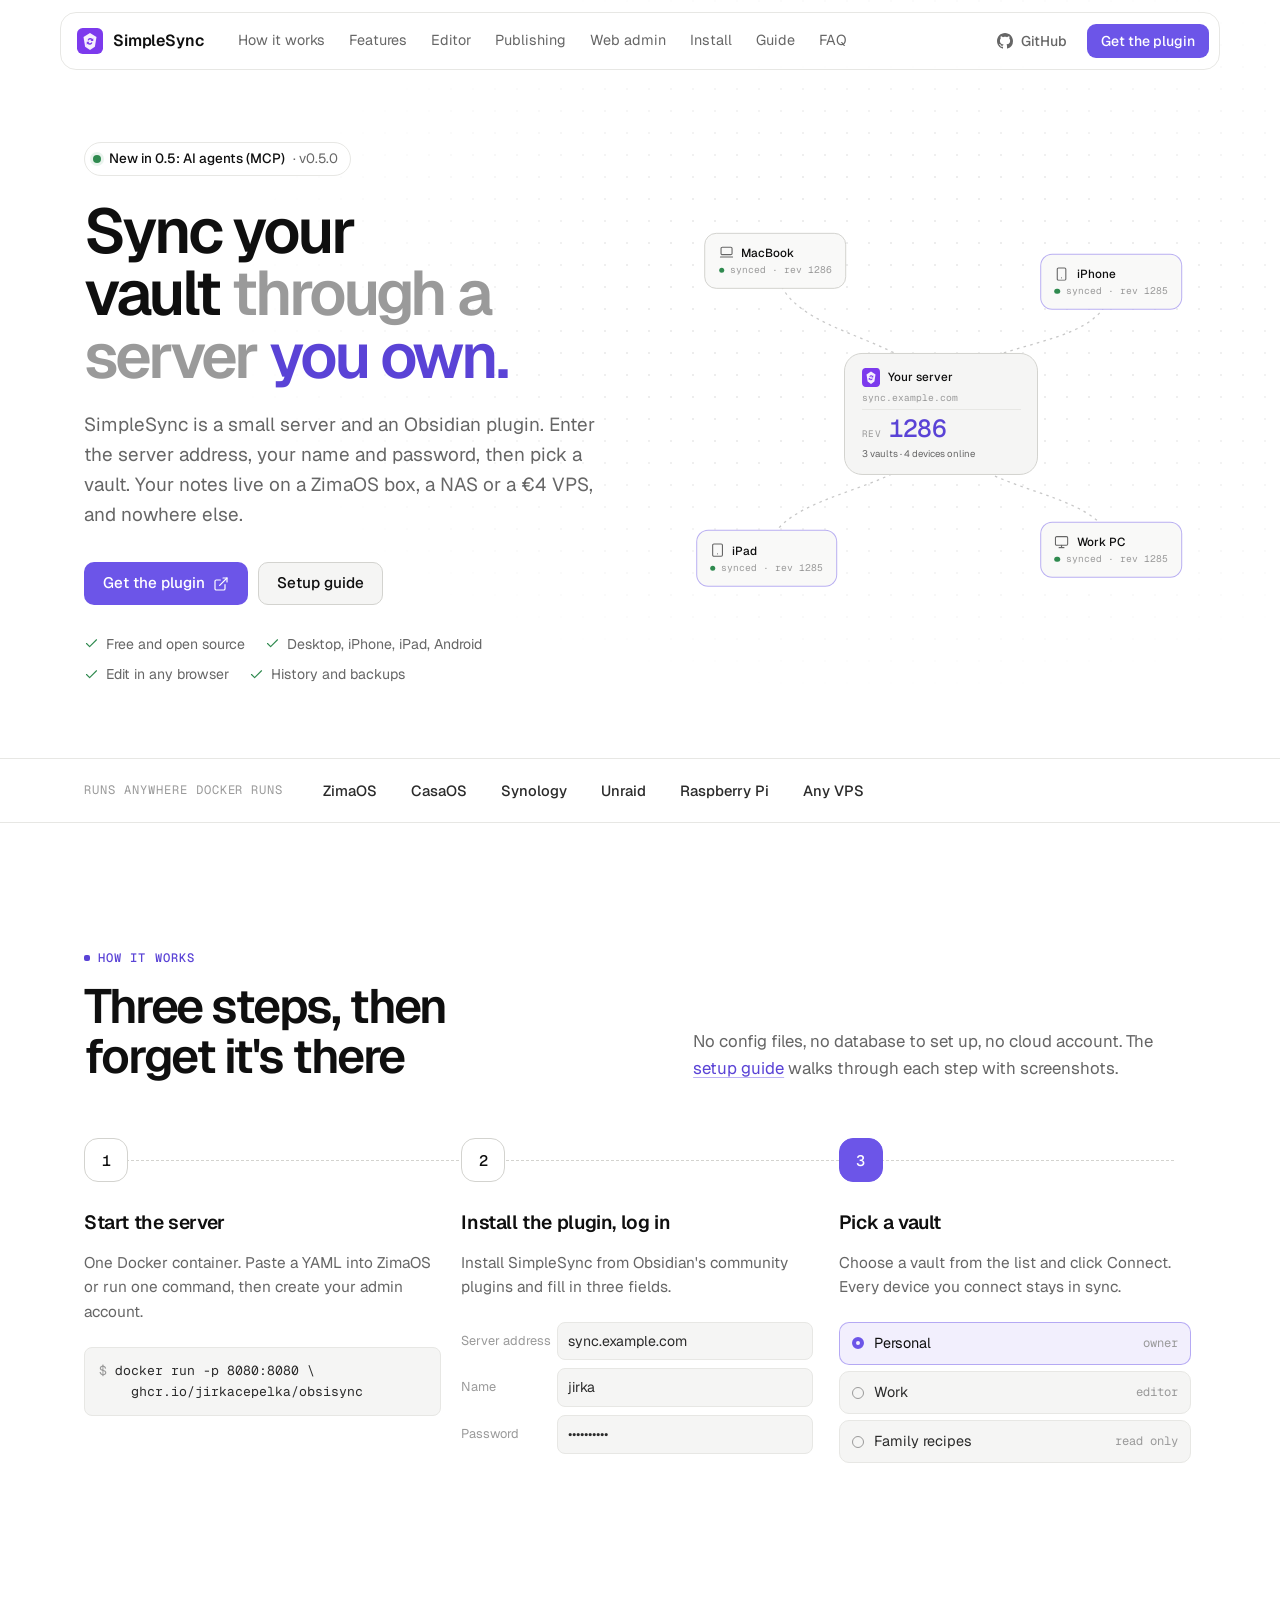
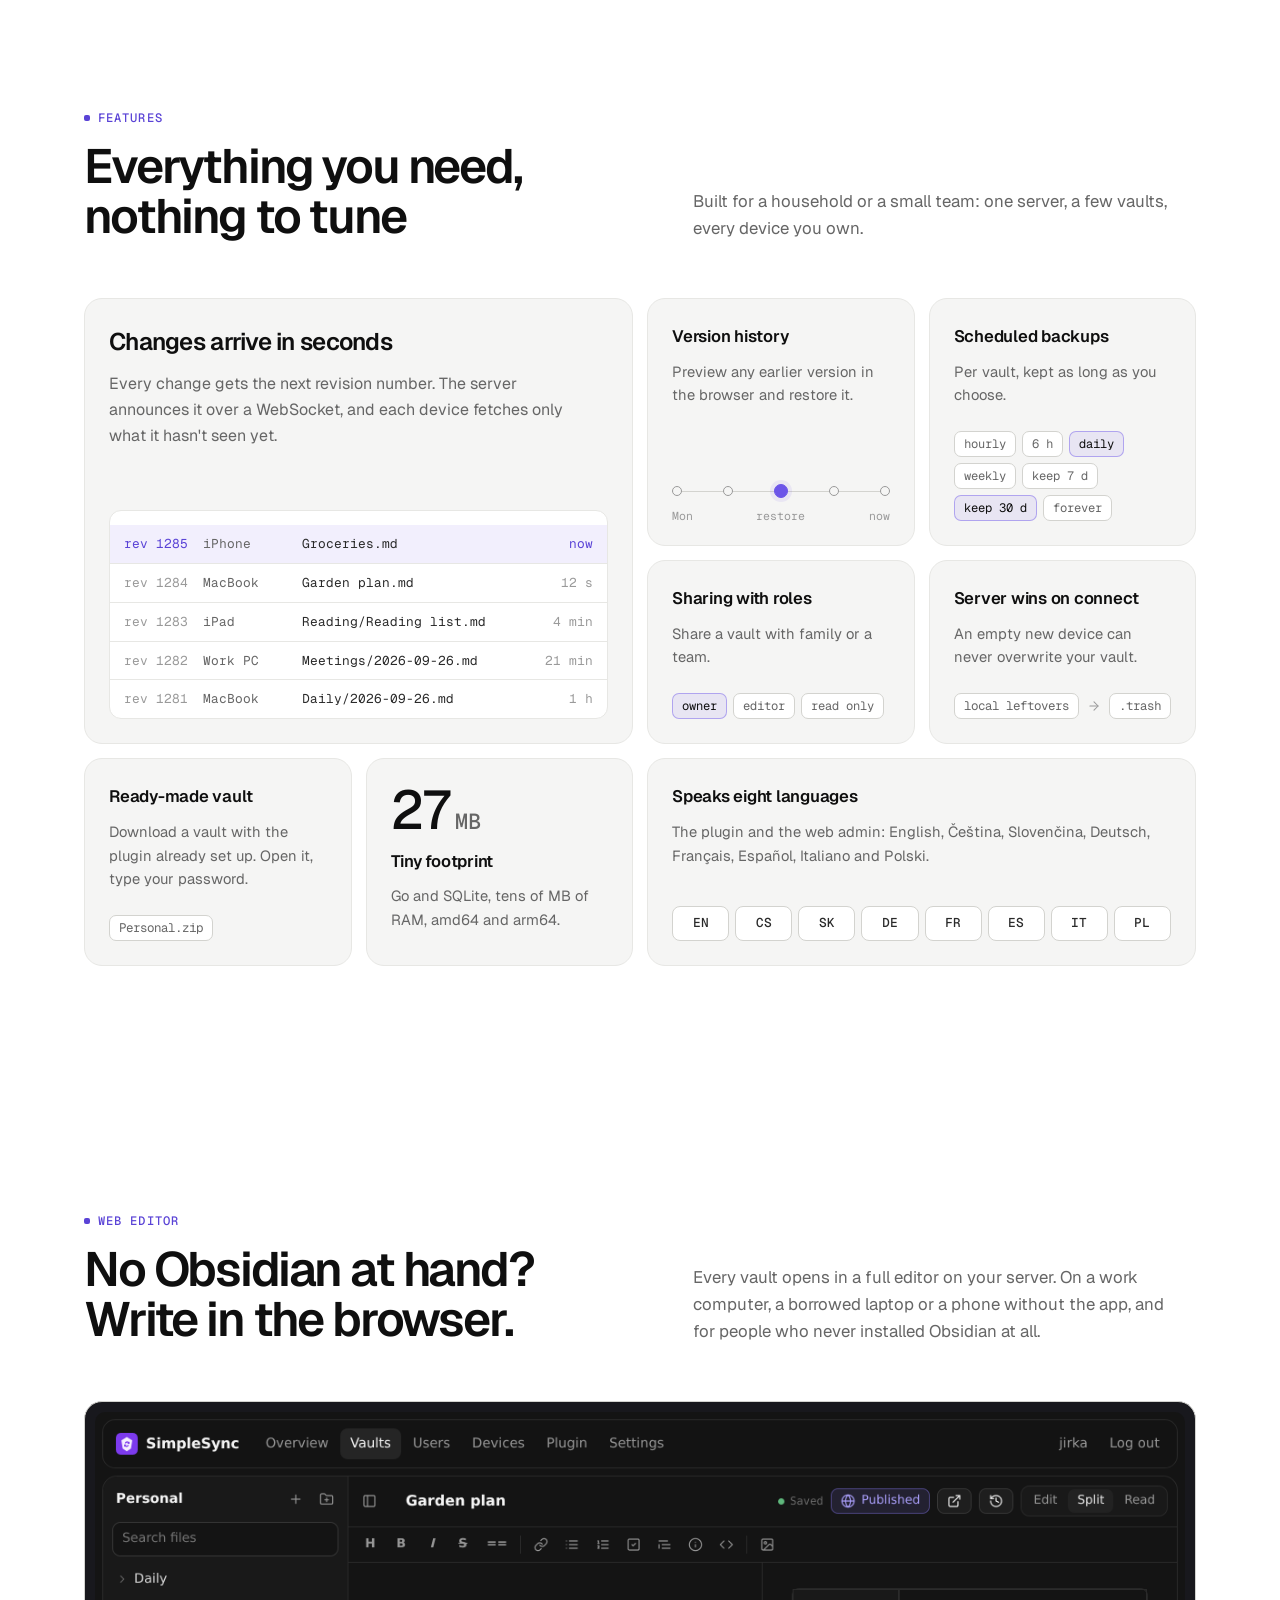
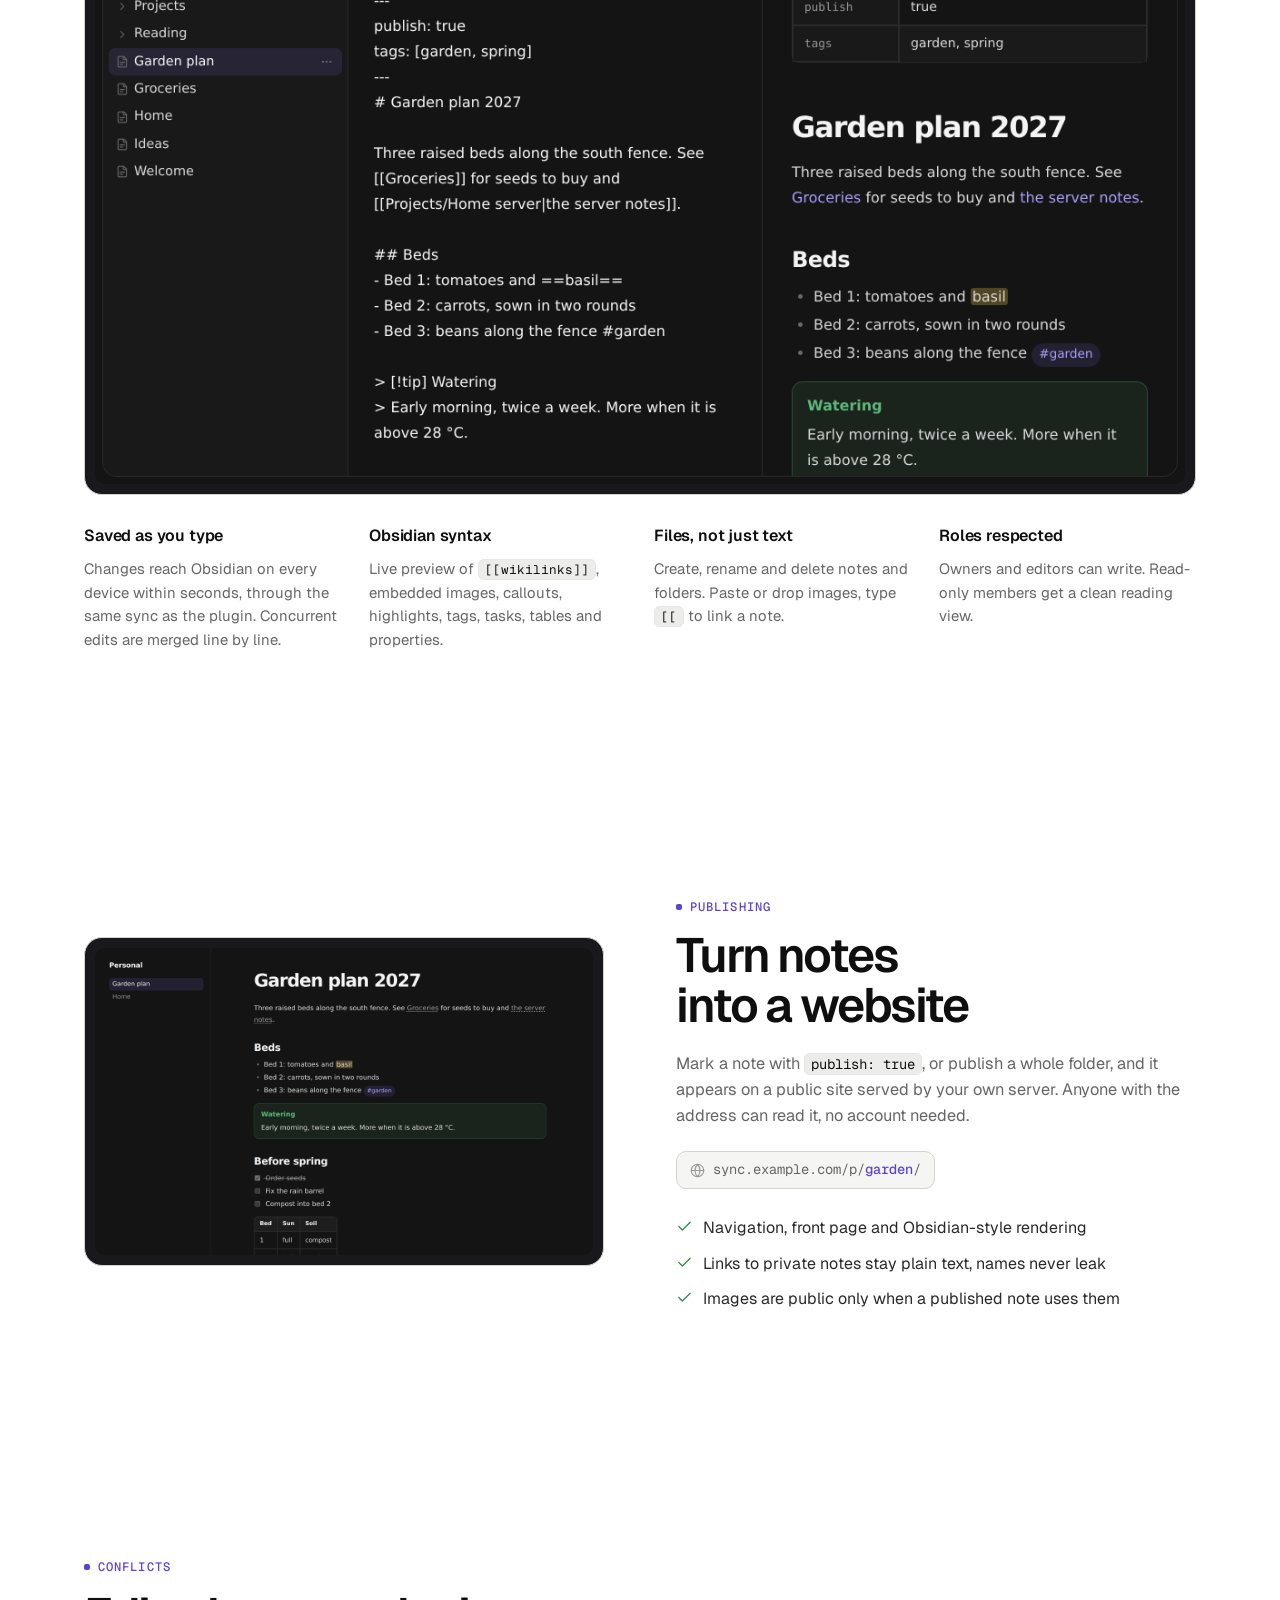
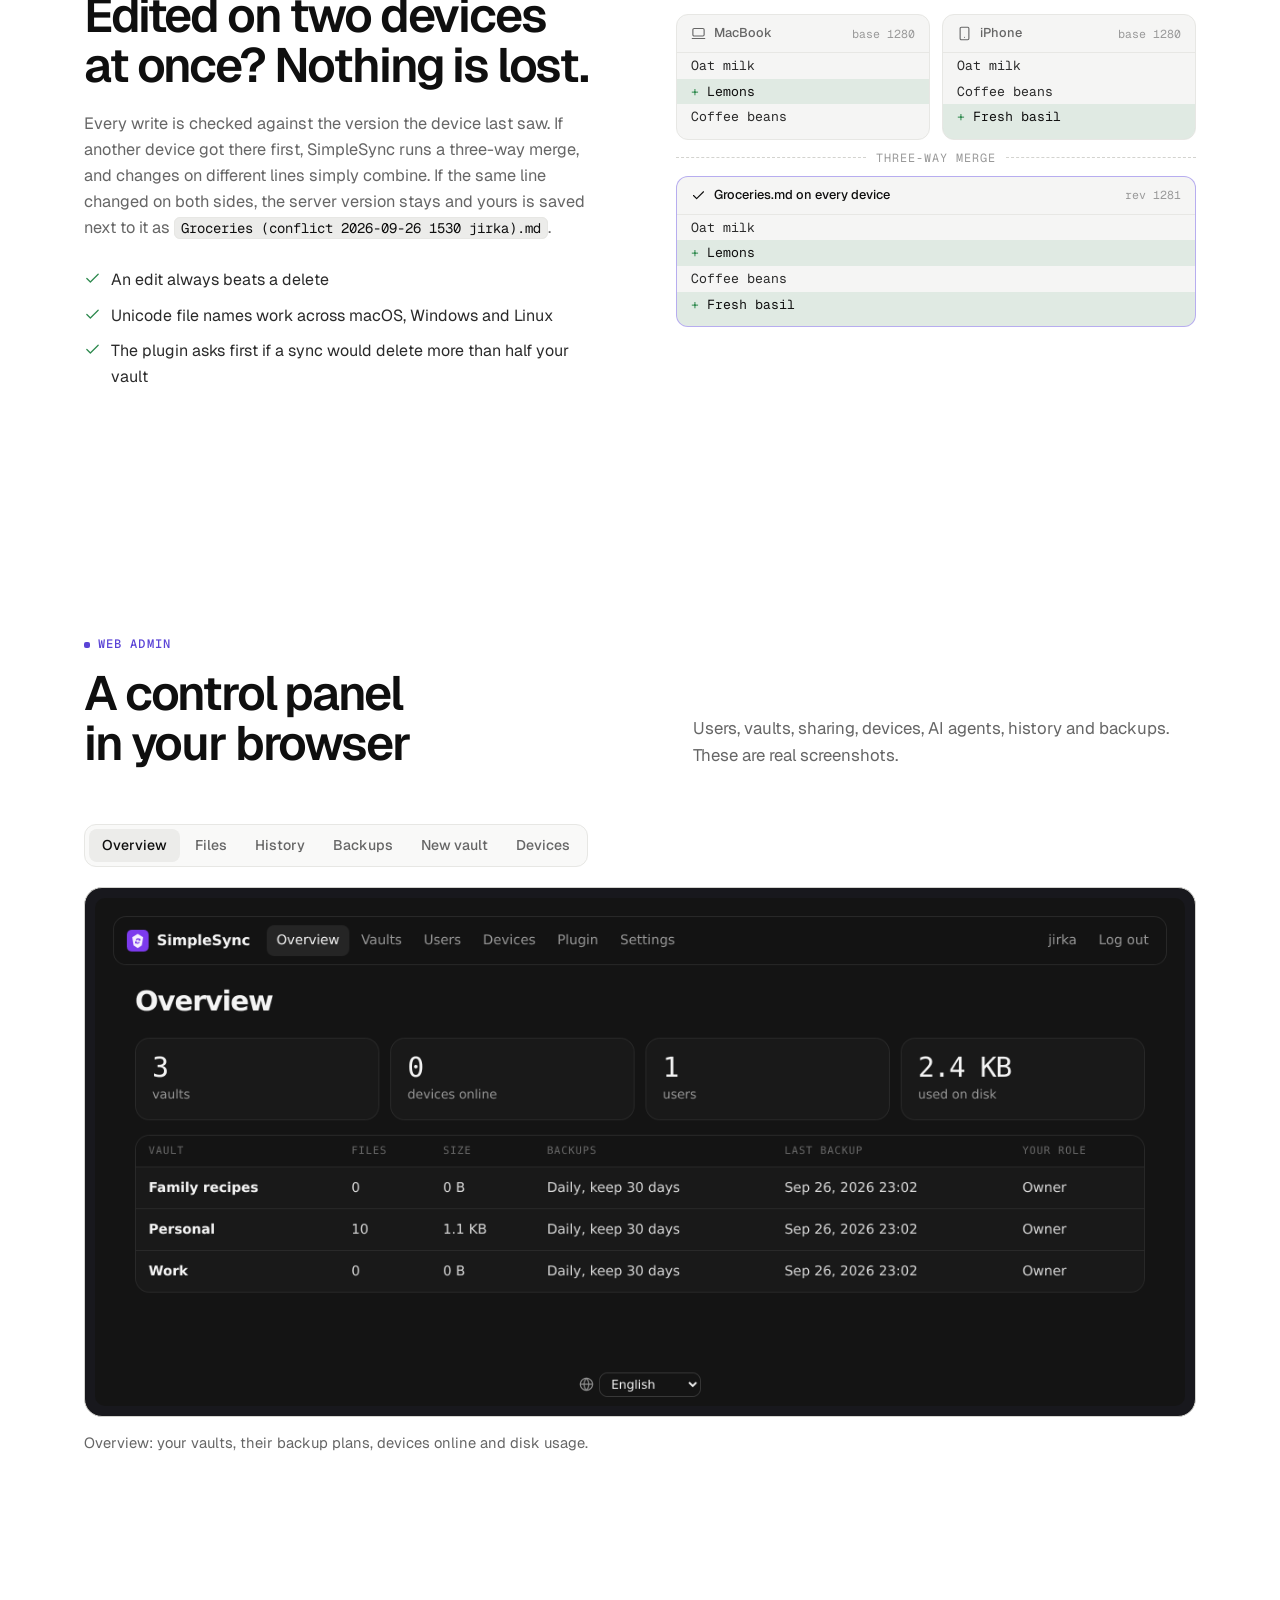
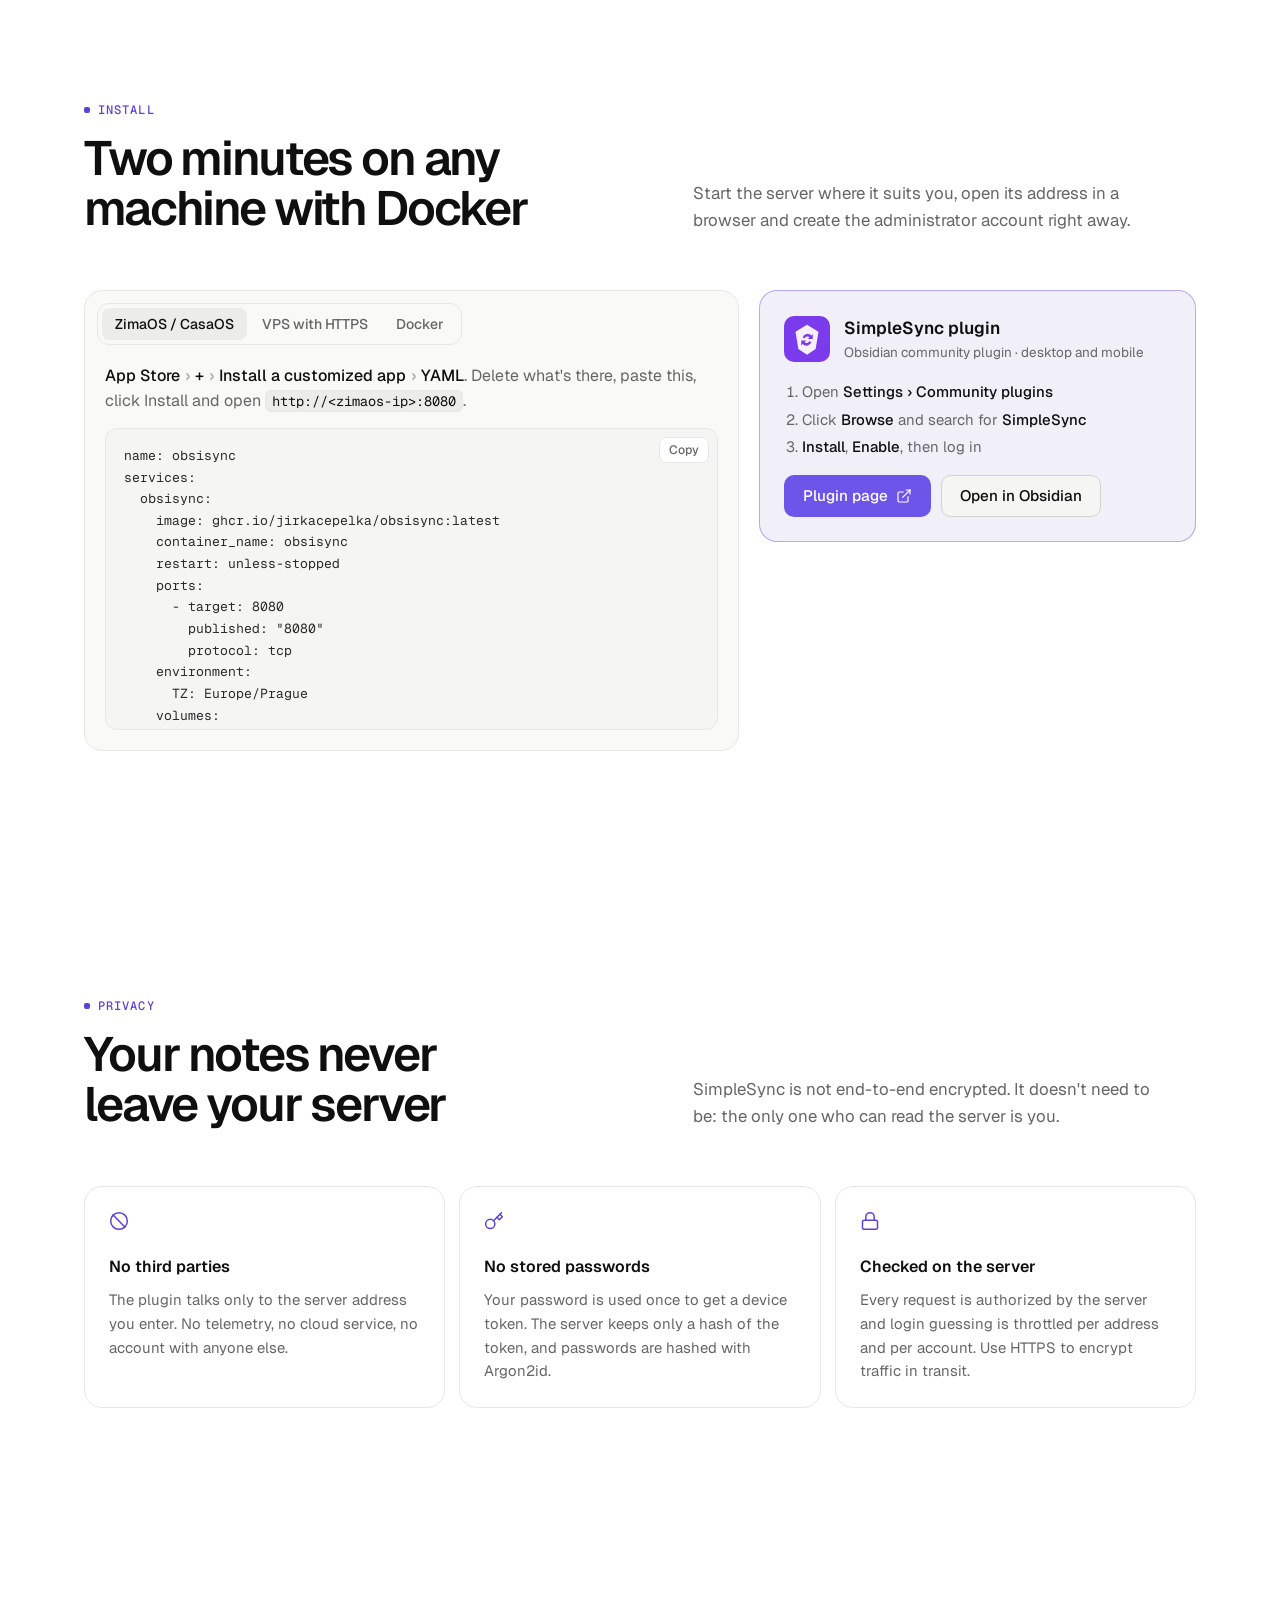
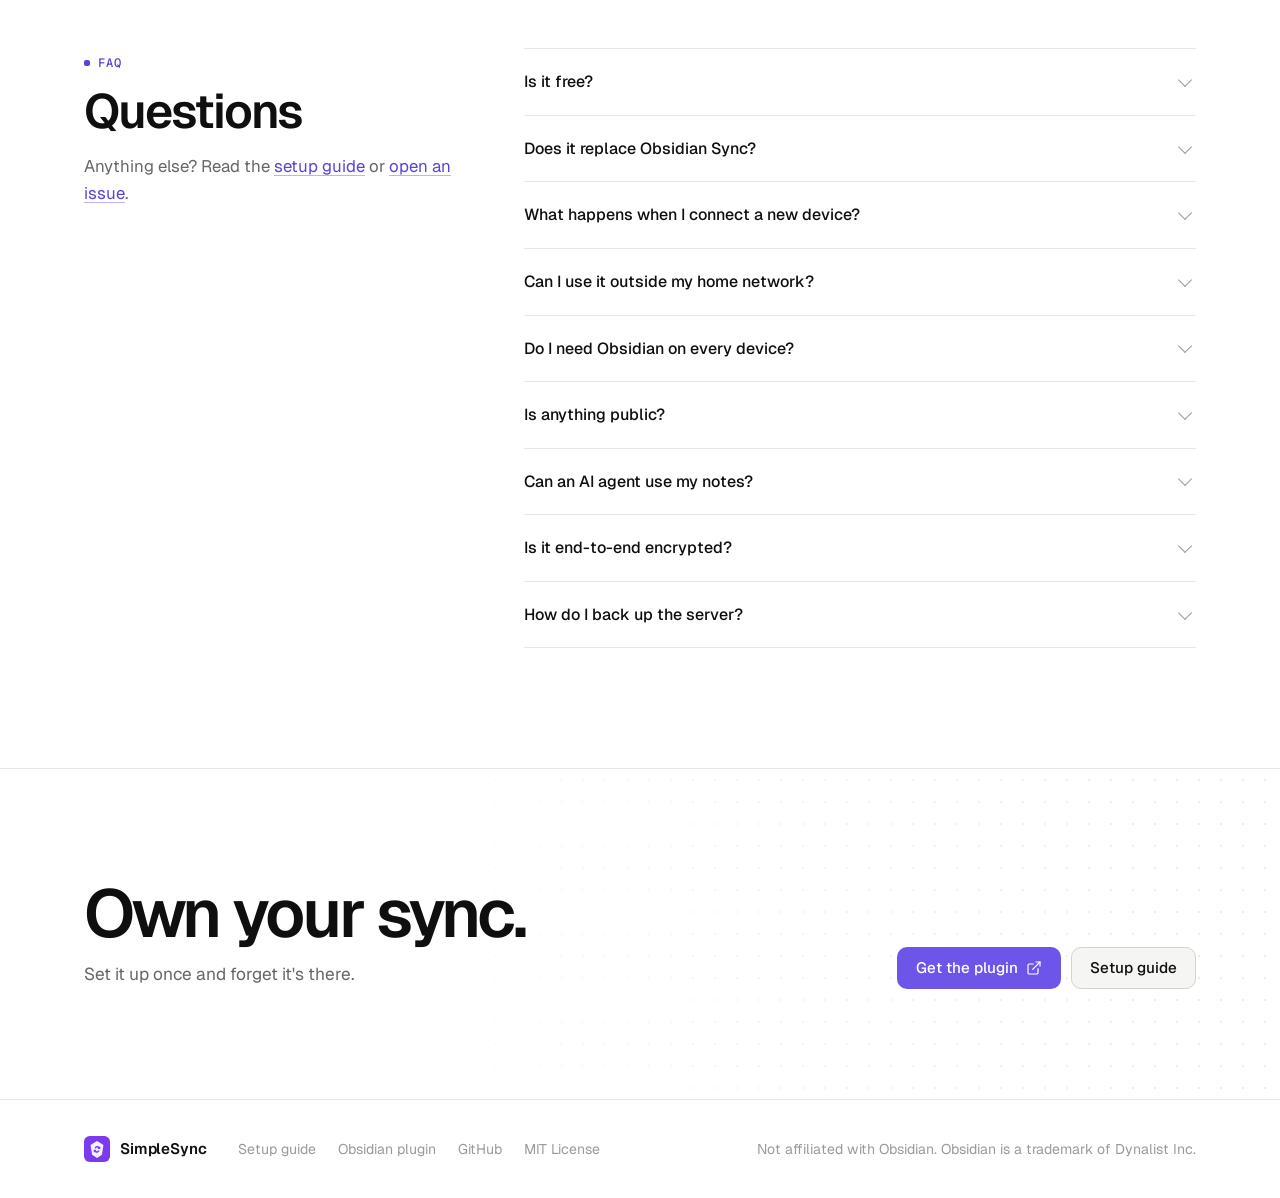
==== commit b8c41f79: "Merge main into website update for 0.5.0 Co-Authored-By: Claude Sonnet 5.5 <noreply@anthropic.com> C" ====
--- a/index.html
+++ b/index.html
@@ -75,7 +75,7 @@
 <section class="hero">
   <div class="wrap hero-grid">
     <div>
-      <a class="kicker" href="#editor"><span class="dot"></span><b>New in 0.4: web editor and publishing</b></a>
+      <a class="kicker" href="guide.html#agents"><span class="dot"></span><b>New in 0.5: AI agents (MCP)</b> · v0.5.0</a>
       <h1>Sync your vault <span class="soft">through a server</span> <span class="accent">you own.</span></h1>
       <p class="lead">SimpleSync is a small server and an Obsidian plugin. Enter the server address, your name and password, then pick a vault. Your notes live on a ZimaOS box, a NAS or a €4 VPS, and nowhere else.</p>
       <div class="cta">
@@ -336,7 +336,7 @@
         <span class="eyebrow">Web admin</span>
         <h2>A control panel in your browser</h2>
       </div>
-      <p>Users, vaults, sharing, devices, history and backups. These are real screenshots.</p>
+      <p>Users, vaults, sharing, devices, AI agents, history and backups. These are real screenshots.</p>
     </div>
     <div class="seg" role="tablist">
       <button class="tab on" role="tab" aria-selected="true" data-shot="admin-dashboard" data-caption="Overview: your vaults, their backup plans, devices online and disk usage.">Overview</button>
@@ -344,7 +344,7 @@
       <button class="tab" role="tab" aria-selected="false" data-shot="admin-history" data-caption="Version history: see who changed a note from which device, and restore any version.">History</button>
       <button class="tab" role="tab" aria-selected="false" data-shot="admin-backups" data-caption="Backups: back up now, download a ZIP, restore one file or the whole vault.">Backups</button>
       <button class="tab" role="tab" aria-selected="false" data-shot="admin-newvault" data-caption="New vault: pick a name, backup frequency, how long to keep backups, and members.">New vault</button>
-      <button class="tab" role="tab" aria-selected="false" data-shot="admin-devices" data-caption="Devices: every Obsidian login. Logging one out removes its access immediately.">Devices</button>
+      <button class="tab" role="tab" aria-selected="false" data-shot="admin-devices" data-caption="Devices: every Obsidian login and the vault it uses. Logging one out removes its access immediately.">Devices</button>
     </div>
     <div class="shot">
       <img id="shot" src="assets/admin-dashboard.png" alt="Overview" width="2400" height="1120">
@@ -485,6 +485,7 @@
       <details><summary>Can I use it outside my home network?</summary><p>Yes. On a VPS you get HTTPS automatically. At home, the easiest way is Tailscale or a Cloudflare Tunnel. See <a class="link-accent" href="guide.html#outside">Reach it from anywhere</a>.</p></details>
       <details><summary>Do I need Obsidian on every device?</summary><p>No. Every vault can be opened and edited in the browser, on the server's own web page. Changes show up in Obsidian on your other devices within seconds.</p></details>
       <details><summary>Is anything public?</summary><p>Only what you publish. Publishing is off until a vault owner turns it on, and then only notes marked <code>publish: true</code> (or one chosen folder) are on the public site. Everything else needs a login.</p></details>
+      <details><summary>Can an AI agent use my notes?</summary><p>Yes, if you allow it. The server is also an MCP server, so Claude and other AI agents can read, search, create and edit notes without a local folder, for example from scheduled tasks. You choose the vaults and whether access is read-only, and you can revoke it at any time. See <a class="link-accent" href="guide.html#agents">AI agents</a>.</p></details>
       <details><summary>Is it end-to-end encrypted?</summary><p>No. The server can read the notes, which is what makes version previews and server-side backups possible. Since you run the server, that's you.</p></details>
       <details><summary>How do I back up the server?</summary><p>Everything lives in one data folder. Copy it, or use the built-in scheduled backups with optional ZIP files.</p></details>
     </div>
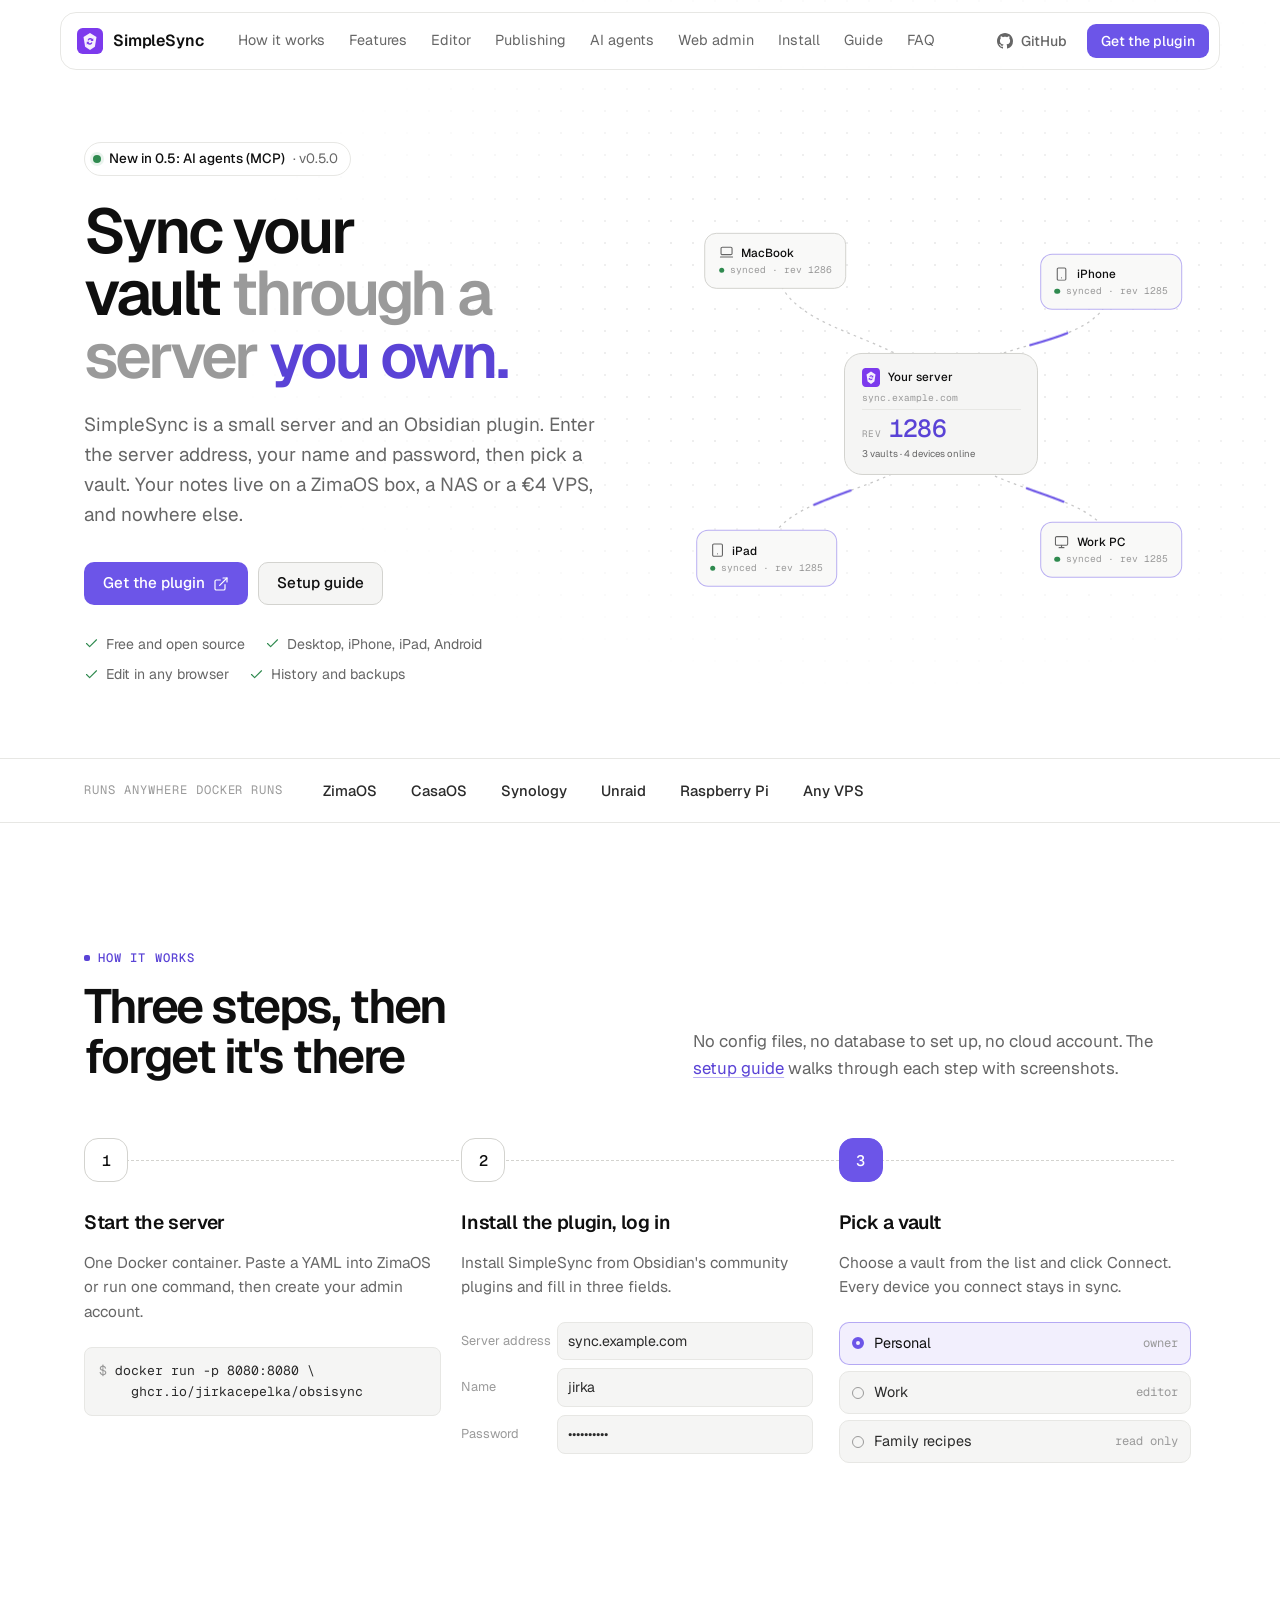
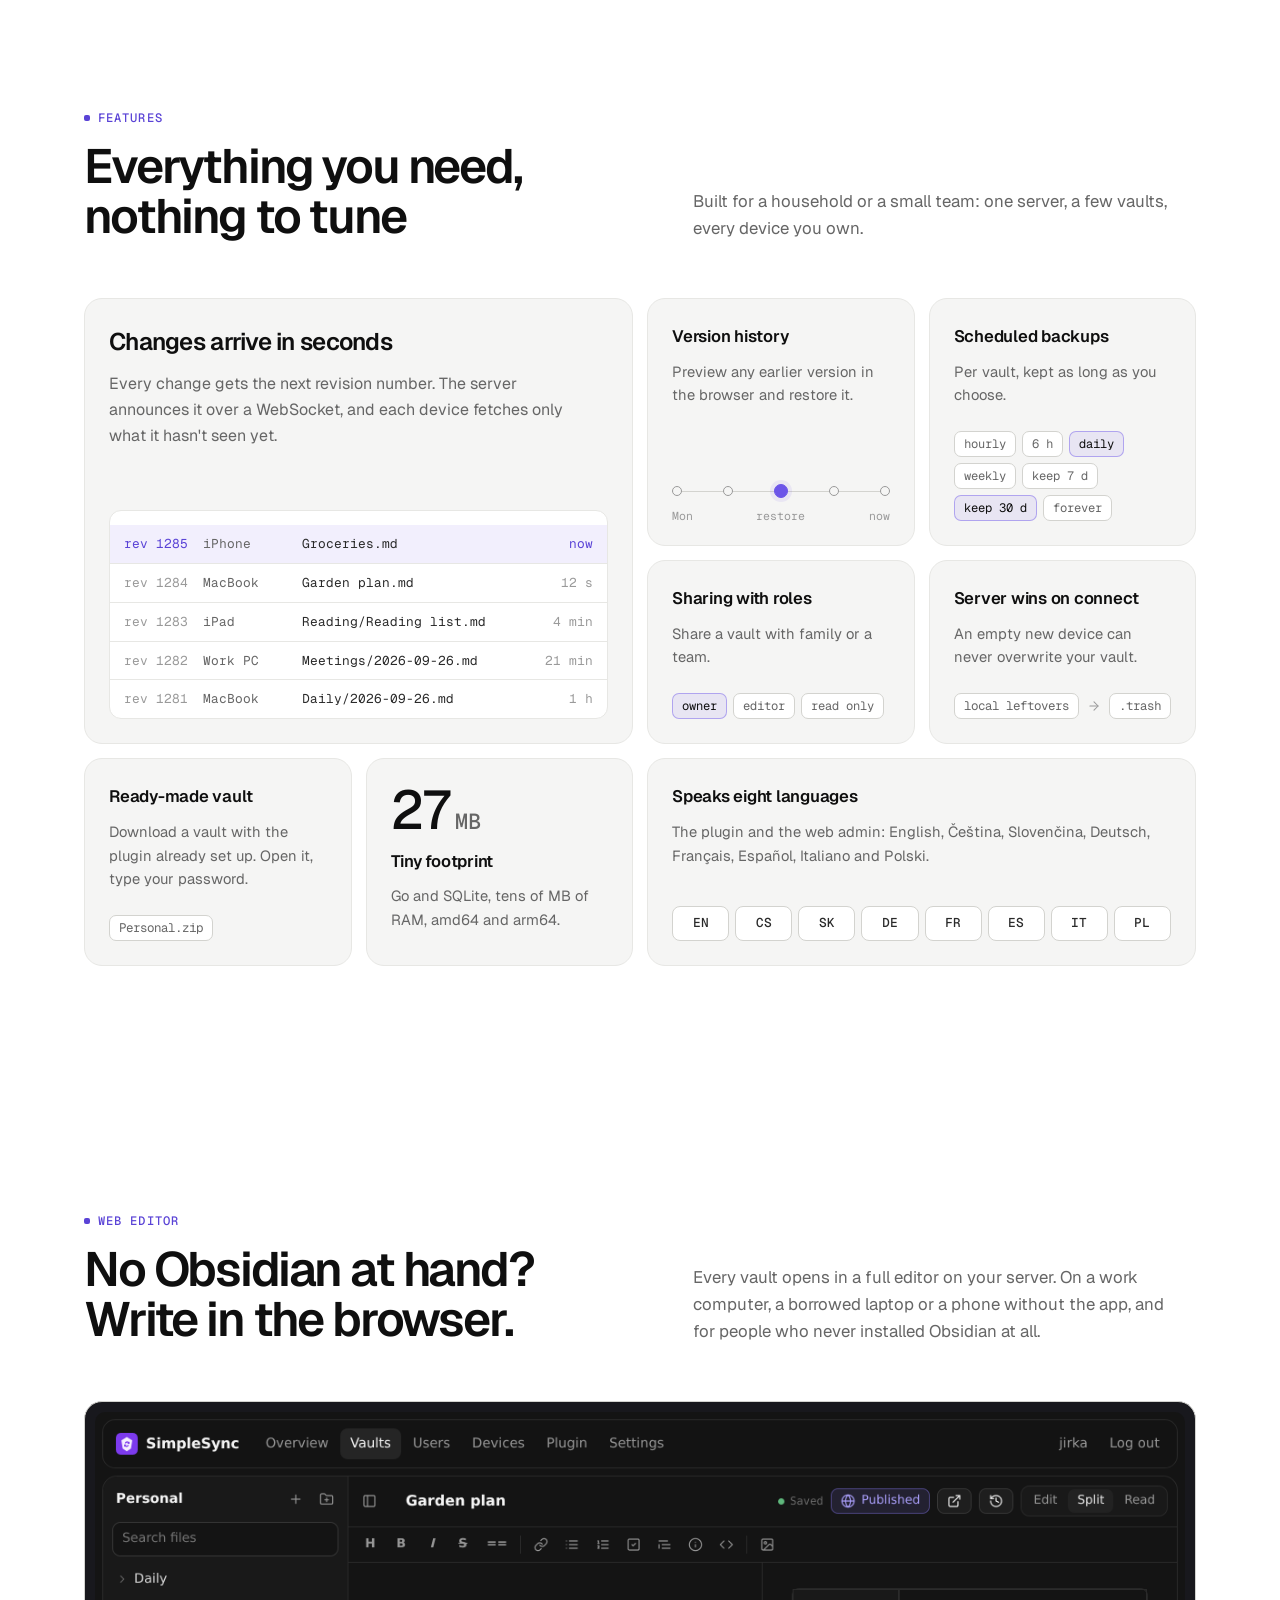
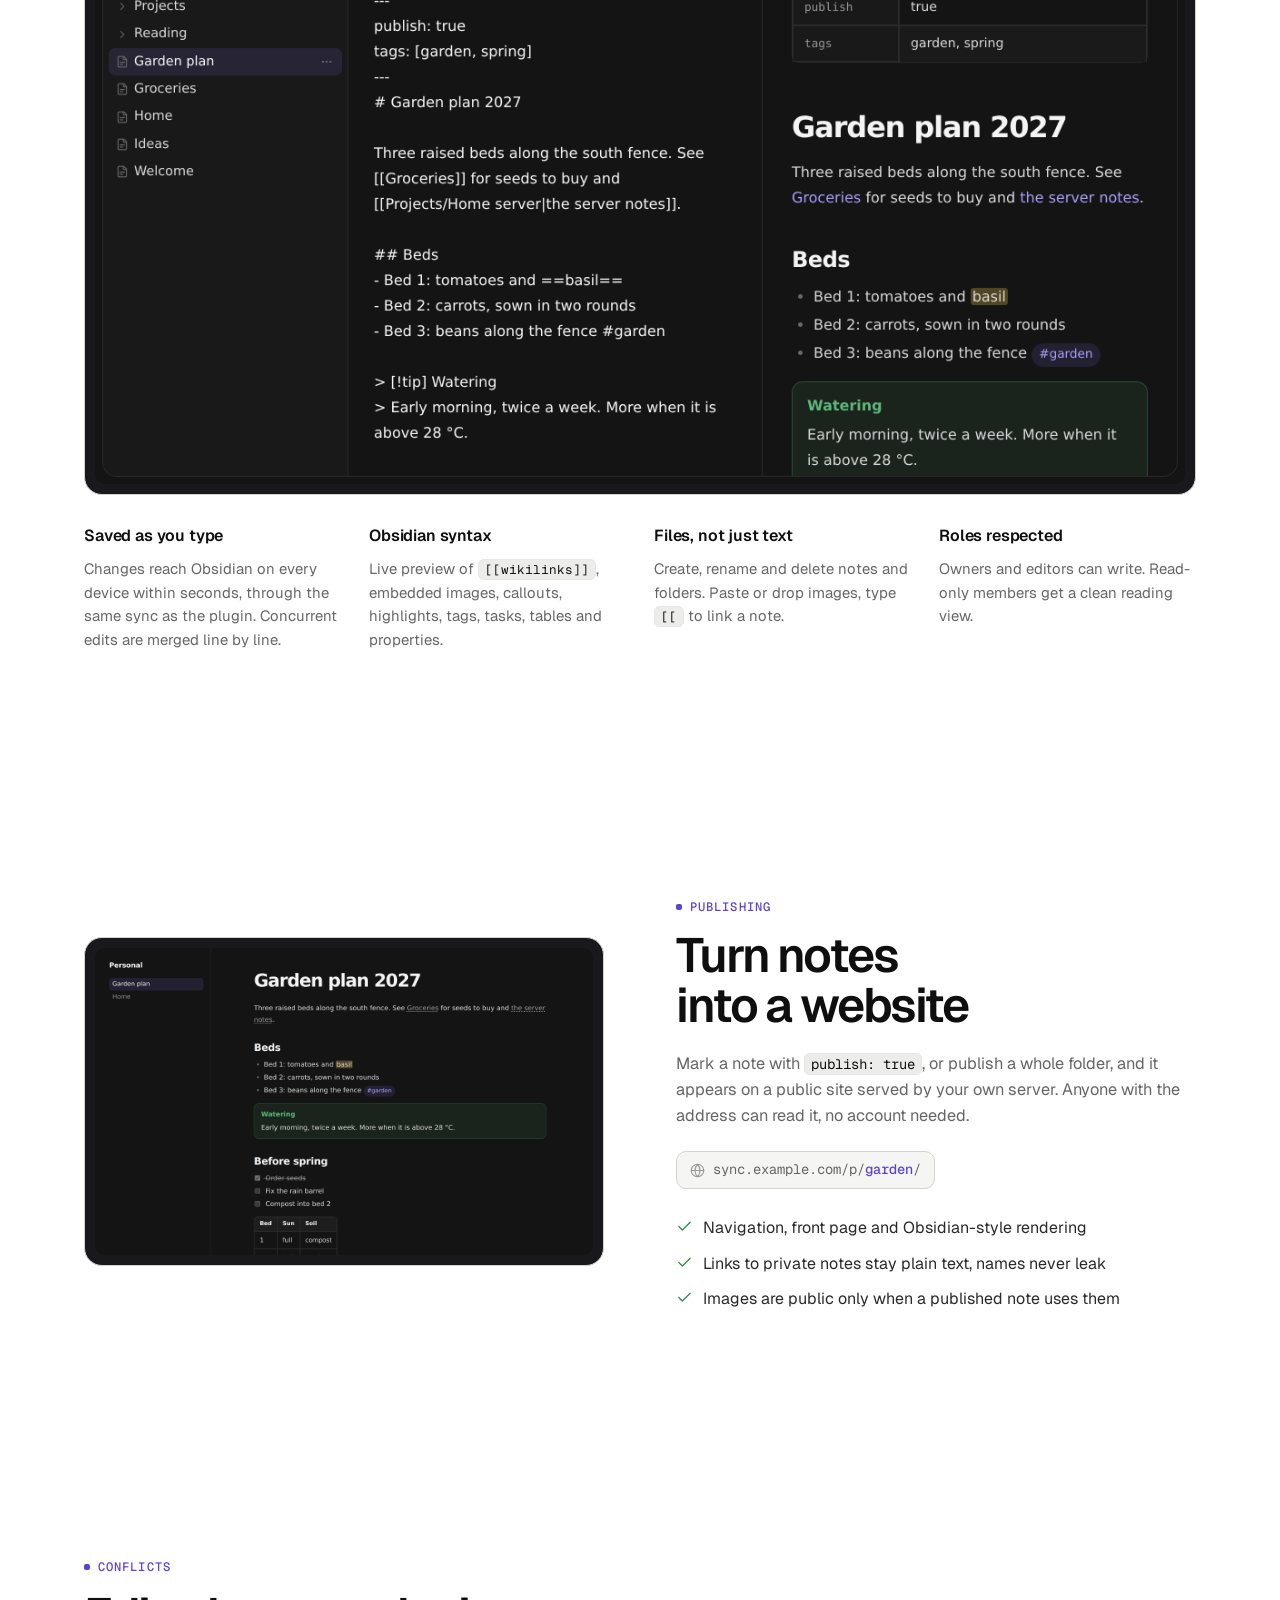
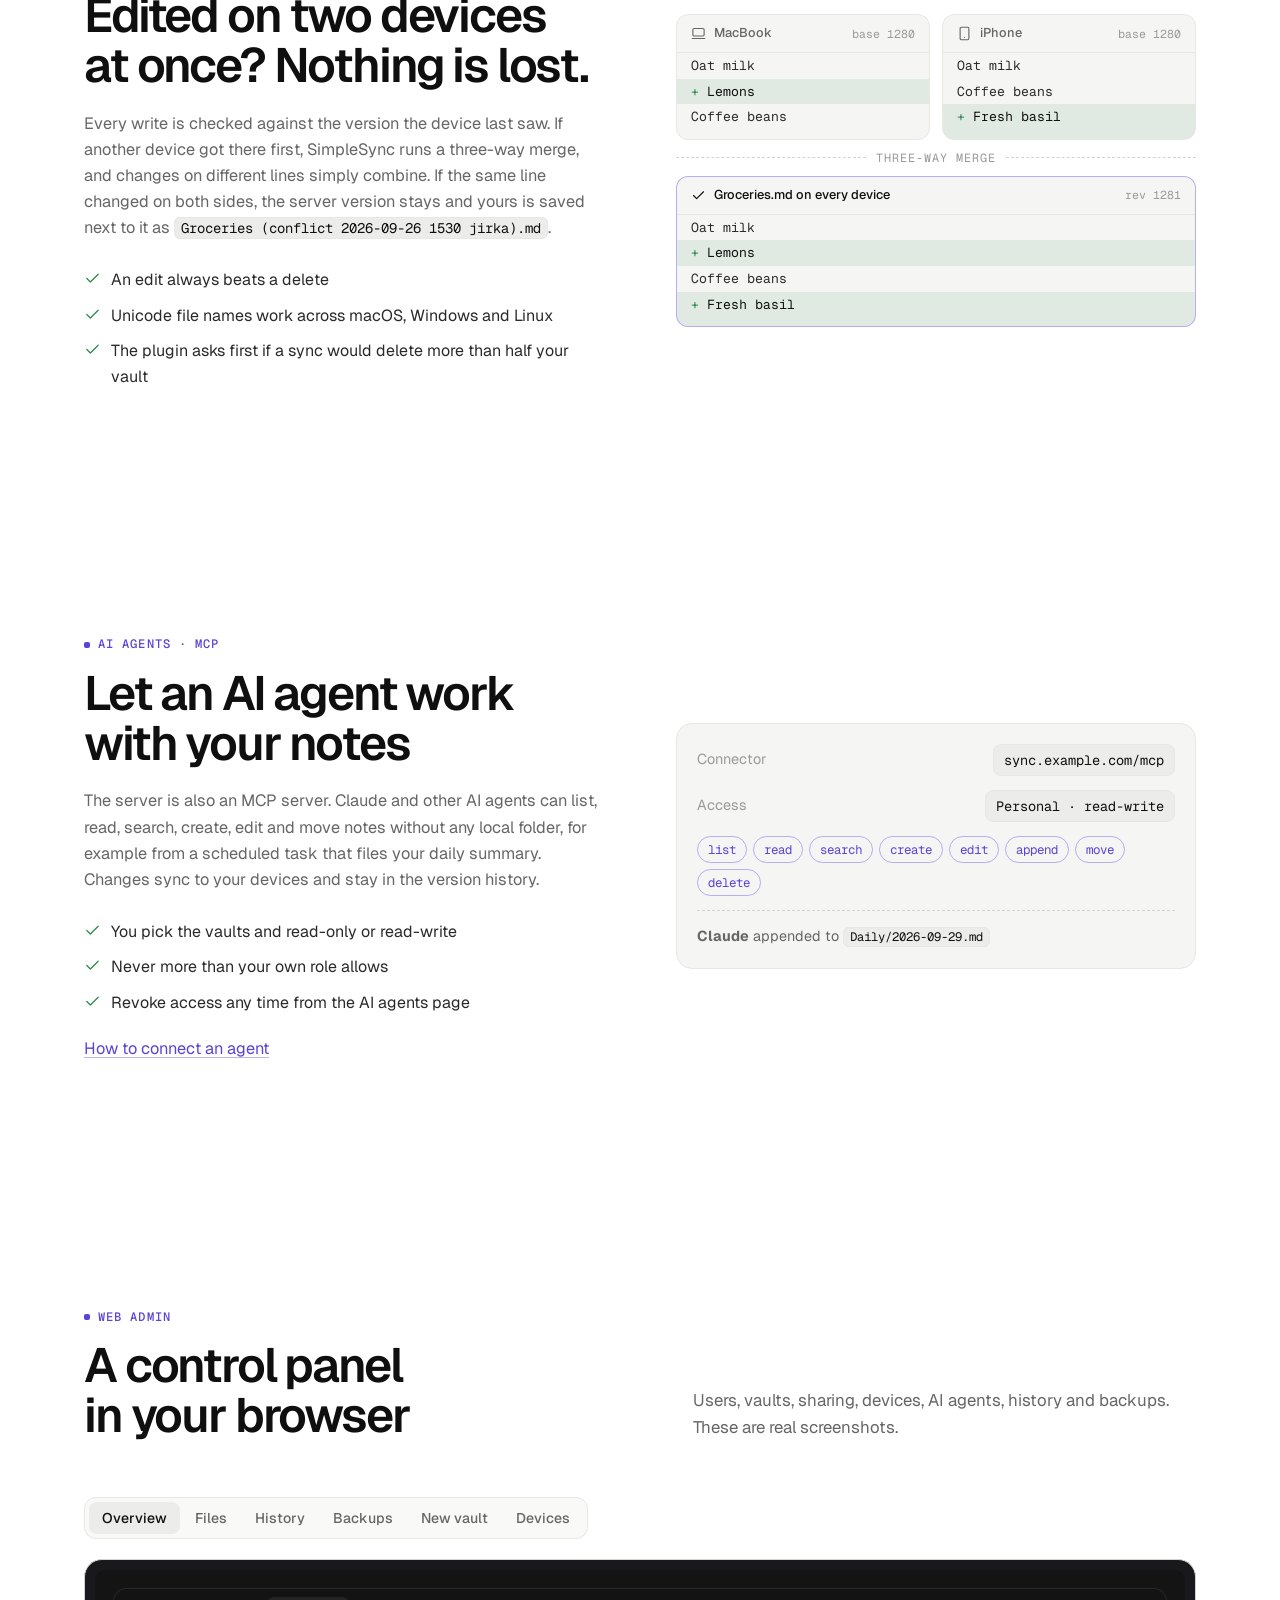
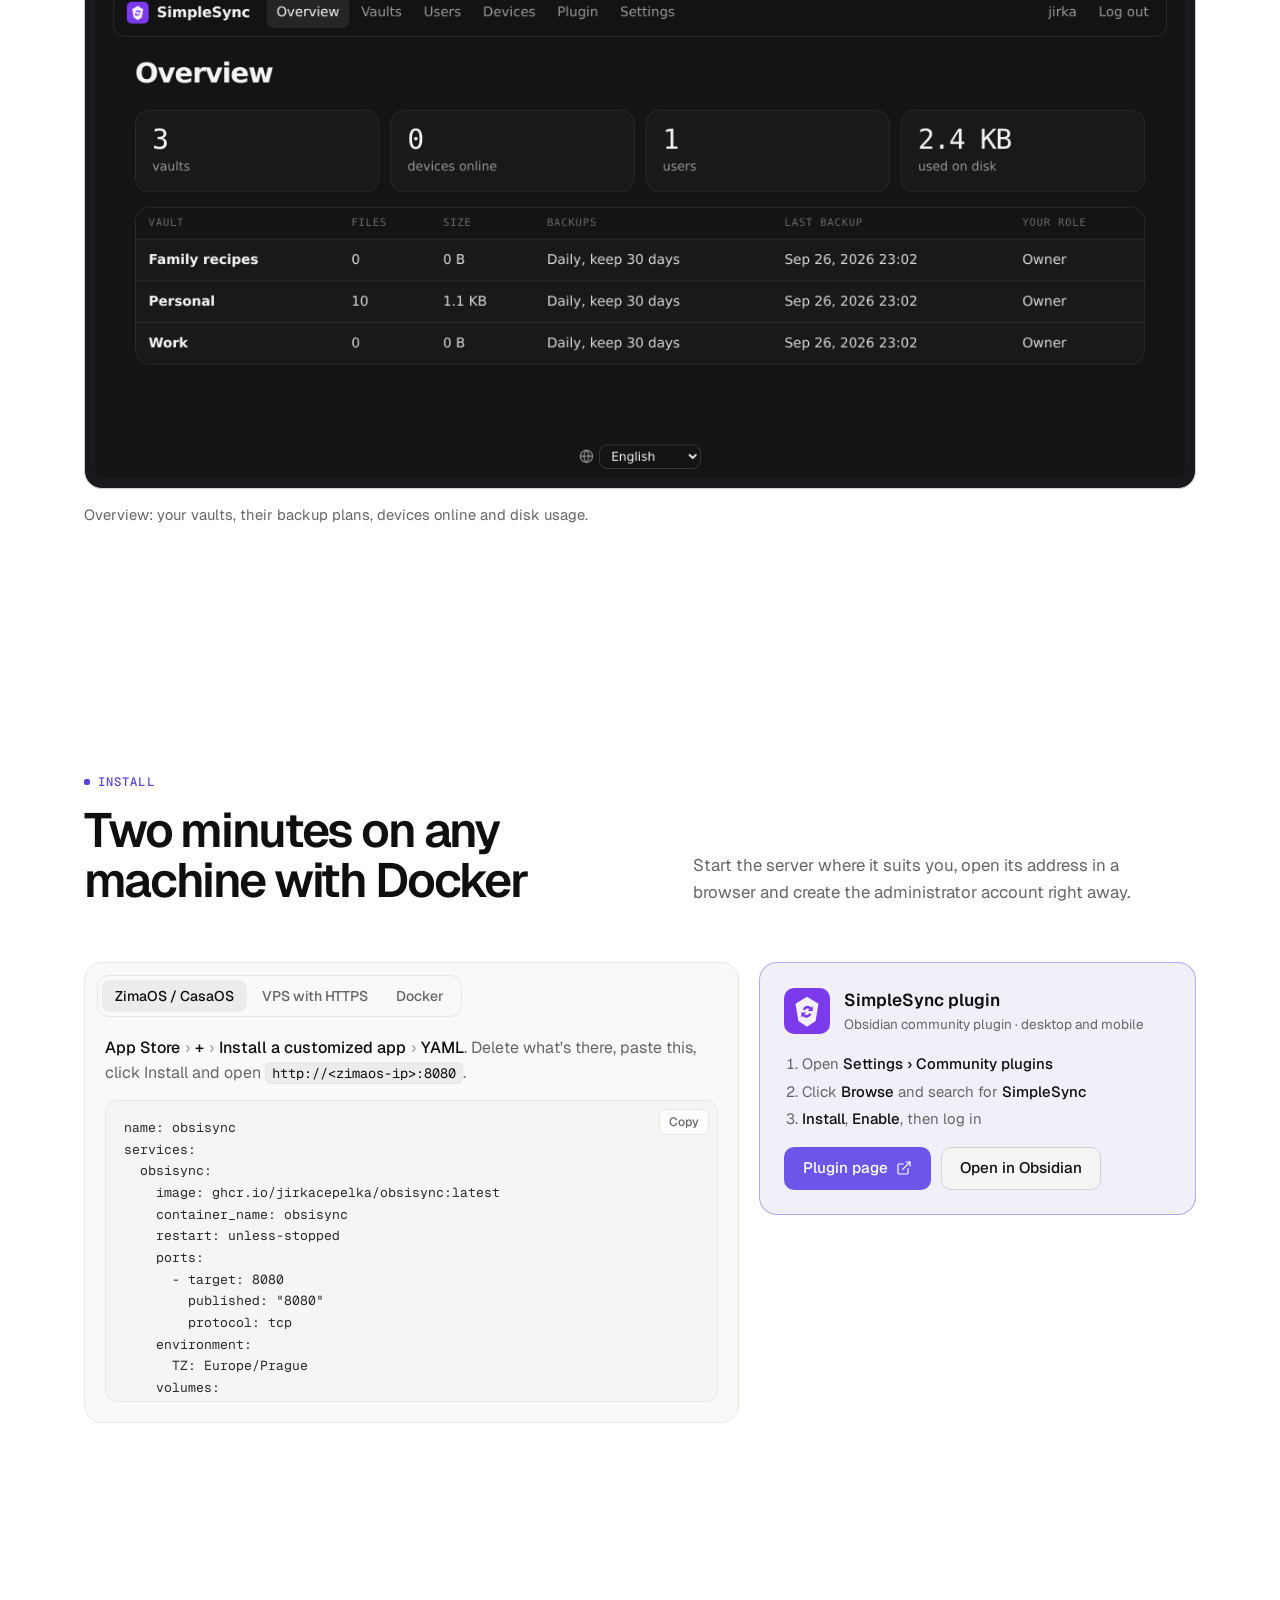
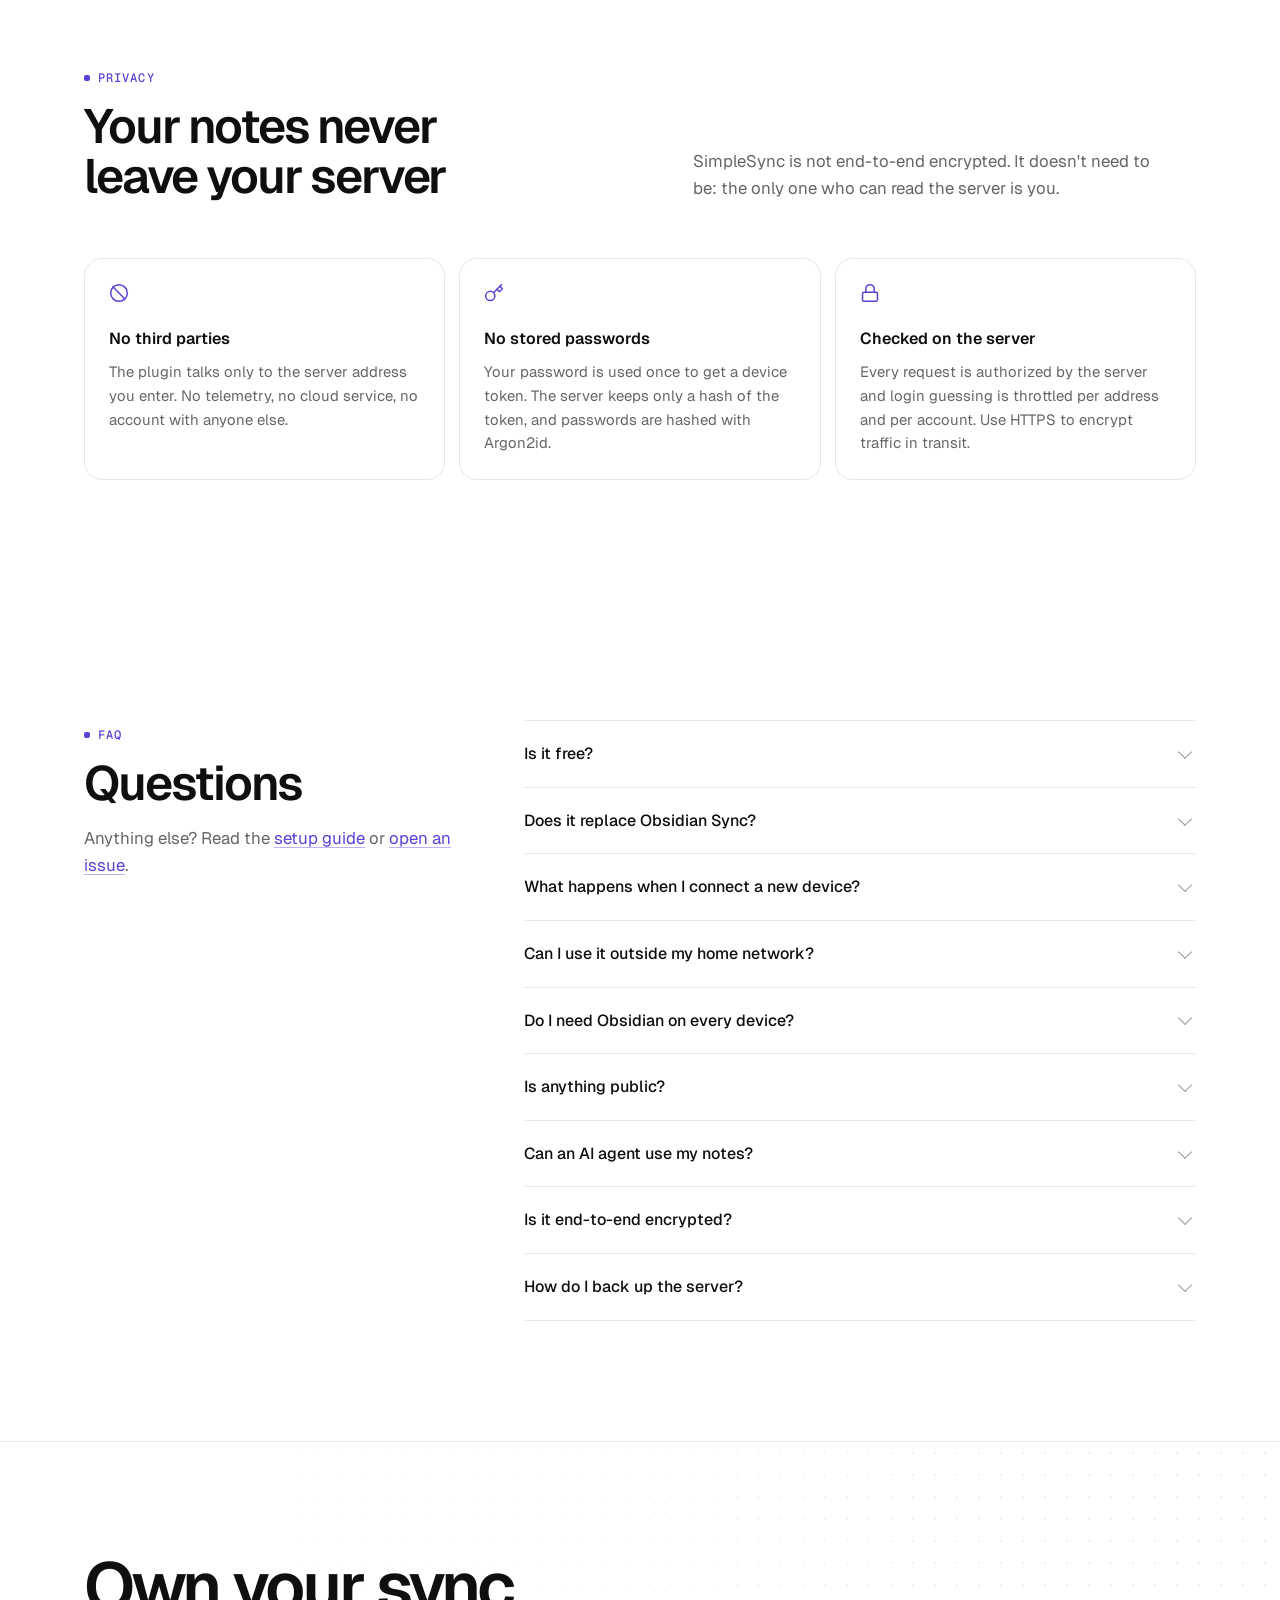
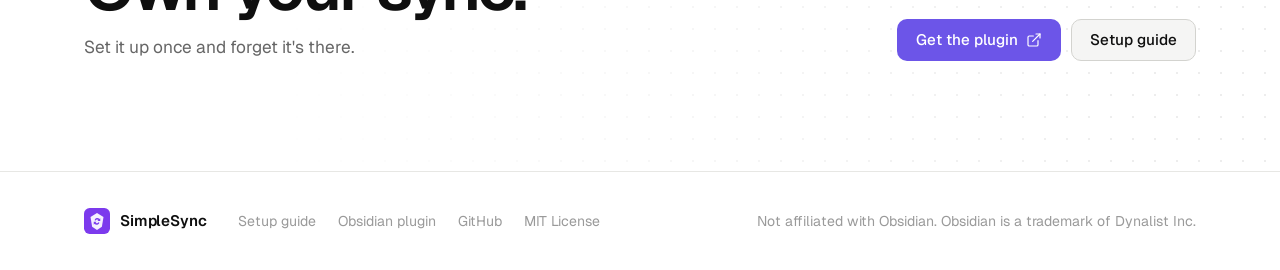
==== commit c0761da5: "Add mobile menu and an AI agents section Co-Authored-By: Claude Sonnet 5.5 <noreply@anthropic.com> C" ====
--- a/index.html
+++ b/index.html
@@ -52,11 +52,12 @@
 <header class="nav">
   <div class="nav-inner">
     <a class="logo" href="./"><img src="assets/icon.svg" alt=""> SimpleSync</a>
-    <nav class="nav-links" aria-label="Main">
+    <nav class="nav-links" id="navLinks" aria-label="Main">
       <a href="#how">How it works</a>
       <a href="#features">Features</a>
       <a href="#editor">Editor</a>
       <a href="#publish">Publishing</a>
+      <a href="#agents">AI agents</a>
       <a href="#admin">Web admin</a>
       <a href="#install">Install</a>
       <a href="guide.html">Guide</a>
@@ -65,6 +66,7 @@
     <div class="nav-end">
       <a class="btn btn-quiet small" href="https://github.com/jirkacepelka/SimpleSync"><svg class="icon"><use href="#i-github"/></svg>GitHub</a>
       <a class="btn btn-primary small" href="https://community.obsidian.md/plugins/simplesync">Get the plugin</a>
+      <button class="nav-toggle" type="button" aria-label="Menu" aria-expanded="false" aria-controls="navLinks"><svg class="icon" viewBox="0 0 24 24"><path d="M4 7h16M4 12h16M4 17h16"/></svg></button>
     </div>
   </div>
 </header>
@@ -324,6 +326,29 @@
         <div class="ln">Coffee beans</div>
         <div class="ln add">Fresh basil</div>
       </div>
+    </div>
+  </div>
+</section>
+
+<!-- ============ AI AGENTS ============ -->
+<section class="section" id="agents">
+  <div class="wrap split">
+    <div>
+      <span class="eyebrow">AI agents · MCP</span>
+      <h2>Let an AI agent work with your notes</h2>
+      <p>The server is also an MCP server. Claude and other AI agents can list, read, search, create, edit and move notes without any local folder, for example from a scheduled task that files your daily summary. Changes sync to your devices and stay in the version history.</p>
+      <ul class="checks">
+        <li><svg class="icon"><use href="#i-check"/></svg>You pick the vaults and read-only or read-write</li>
+        <li><svg class="icon"><use href="#i-check"/></svg>Never more than your own role allows</li>
+        <li><svg class="icon"><use href="#i-check"/></svg>Revoke access any time from the AI agents page</li>
+      </ul>
+      <p><a class="link-accent" href="guide.html#agents">How to connect an agent</a></p>
+    </div>
+    <div class="agent-card" aria-label="Example of an AI agent using a vault">
+      <div class="agent-row"><span class="agent-k">Connector</span><span class="agent-v">sync.example.com/mcp</span></div>
+      <div class="agent-row"><span class="agent-k">Access</span><span class="agent-v">Personal · read-write</span></div>
+      <div class="agent-tools"><span>list</span><span>read</span><span>search</span><span>create</span><span>edit</span><span>append</span><span>move</span><span>delete</span></div>
+      <div class="agent-log"><b>Claude</b> appended to <code>Daily/2026-09-29.md</code></div>
     </div>
   </div>
 </section>
--- a/styles.css
+++ b/styles.css
@@ -117,11 +117,35 @@
 .logo { display: flex; align-items: center; gap: 10px; font-weight: 600; font-size: 1rem; color: var(--text-strong); letter-spacing: -.01em; }
 .logo img { width: 26px; height: 26px; }
 .nav-links { display: flex; gap: 2px; font-size: .9rem; color: var(--muted); }
-.nav-links a { padding: 6px 11px; border-radius: 8px; }
+.nav-links a { padding: 6px 11px; border-radius: 8px; white-space: nowrap; }
 .nav-links a:hover, .nav-links a[aria-current="page"] { color: var(--text-strong); background: var(--surface-2); }
 .nav-end { margin-left: auto; display: flex; gap: 6px; align-items: center; }
-@media (max-width: 900px) { .nav-links { display: none; } }
-@media (max-width: 480px) { .nav-end .btn-quiet { display: none; } .nav-inner { gap: 12px; } }
+.nav-toggle { display: none; width: 38px; height: 38px; align-items: center; justify-content: center; border: 1px solid var(--line); border-radius: 10px; background: var(--surface); color: var(--text-strong); cursor: pointer; }
+.nav-toggle .icon { width: 20px; height: 20px; }
+.nav-toggle:hover { background: var(--surface-2); }
+.nav-toggle:focus-visible { outline: 2px solid var(--accent-text); outline-offset: 2px; }
+.nav-inner { position: relative; }
+@media (max-width: 1200px) {
+  .nav-toggle { display: inline-flex; }
+  .nav-links {
+    display: none; position: absolute; left: -1px; right: -1px; top: calc(100% + 8px);
+    flex-direction: column; gap: 2px; padding: 8px; font-size: 1rem;
+    border: 1px solid var(--line); border-radius: 16px; background: var(--bg);
+    box-shadow: 0 18px 40px rgba(0, 0, 0, .28);
+  }
+  .nav.open .nav-links { display: flex; }
+  .nav-links a { padding: 12px 14px; }
+}
+@media (max-width: 480px) { .nav-end .btn-quiet { display: none; } .nav-inner { gap: 12px; } .nav-end .btn-primary { padding: 8px 11px; } }
+
+/* ---------- AI agents card ---------- */
+.agent-card { border: 1px solid var(--line); border-radius: 16px; background: var(--surface); padding: 20px; display: grid; gap: 14px; min-width: 0; }
+.agent-row { display: flex; justify-content: space-between; gap: 12px; align-items: center; flex-wrap: wrap; font-size: .9rem; }
+.agent-k { color: var(--faint); }
+.agent-v { font: .85rem var(--mono); color: var(--text-strong); background: var(--surface-2); border: 1px solid var(--line); border-radius: 8px; padding: 6px 10px; overflow-wrap: anywhere; }
+.agent-tools { display: flex; flex-wrap: wrap; gap: 6px; }
+.agent-tools span { font: .78rem var(--mono); color: var(--accent-text); border: 1px solid var(--accent-line); border-radius: 999px; padding: 4px 10px; }
+.agent-log { border-top: 1px dashed var(--line-strong); padding-top: 14px; color: var(--muted); font-size: .9rem; overflow-wrap: anywhere; }
 
 /* ---------- buttons ---------- */
 .btn {
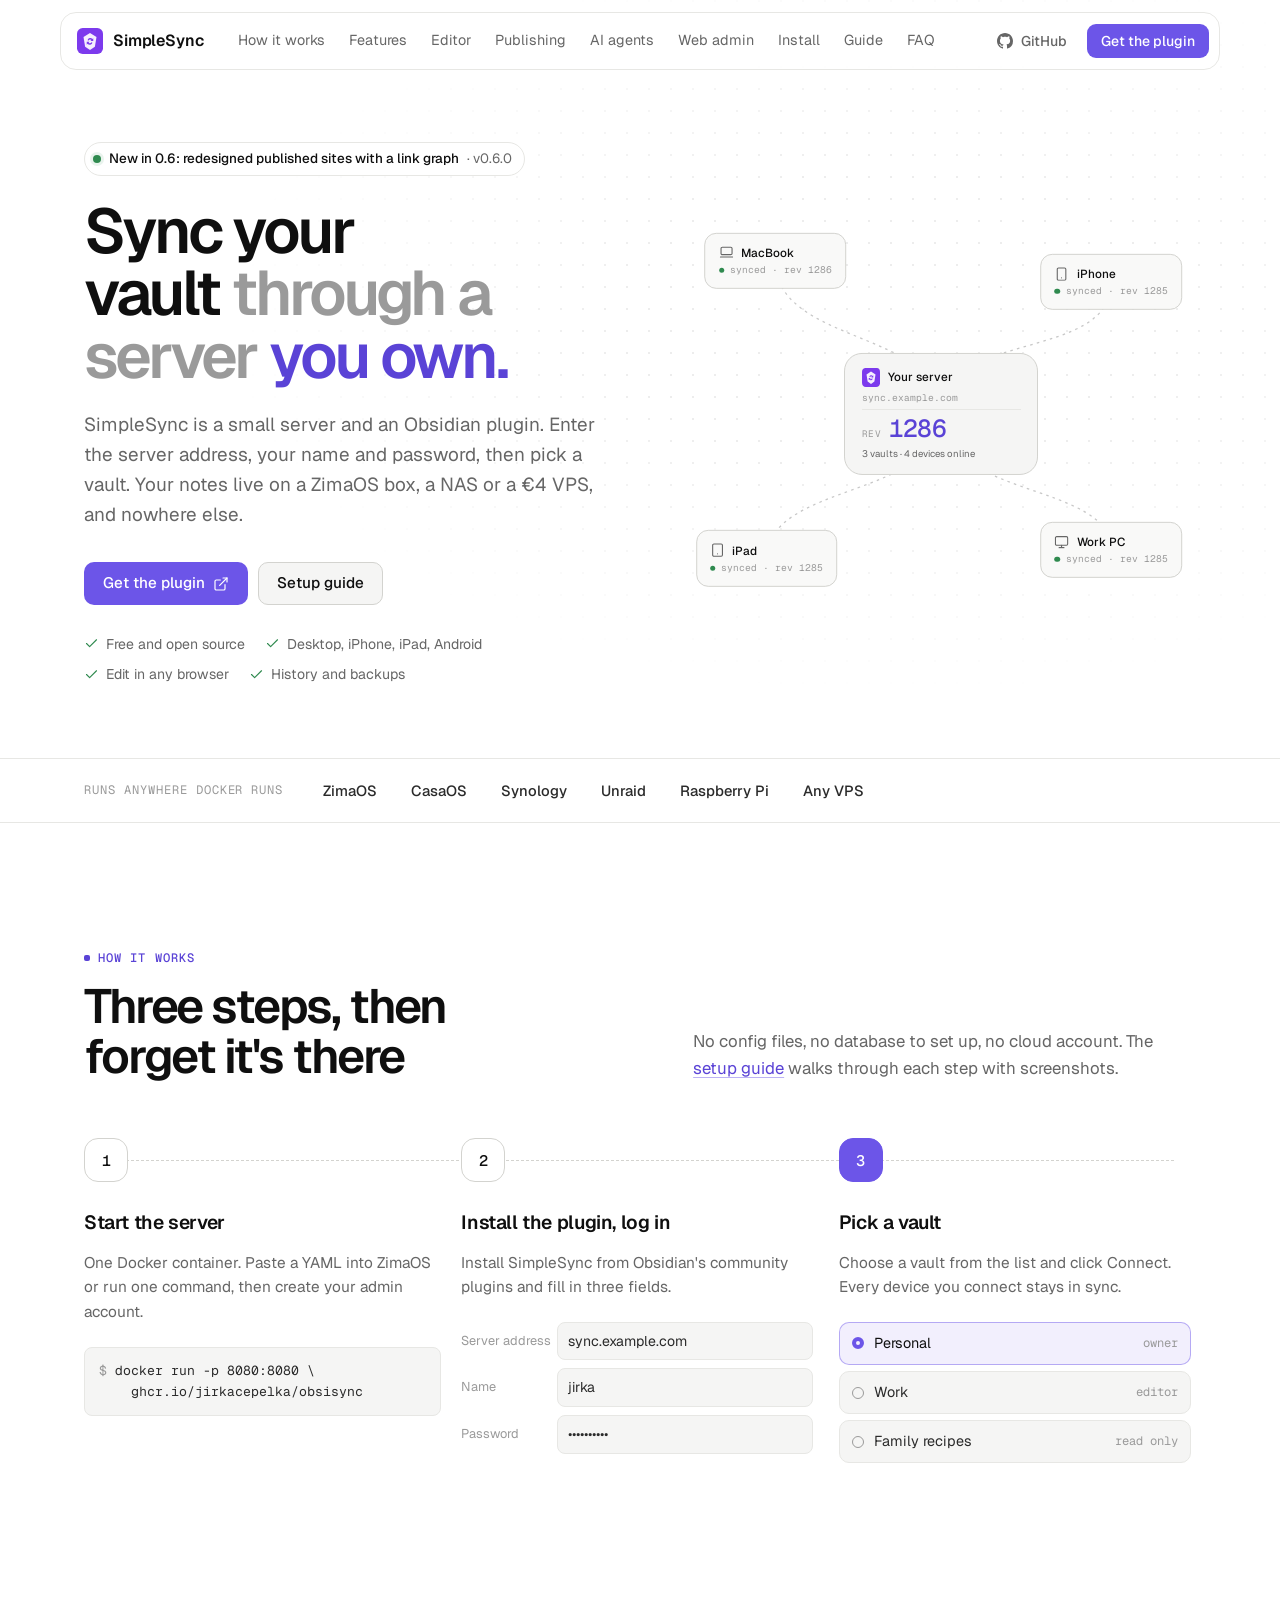
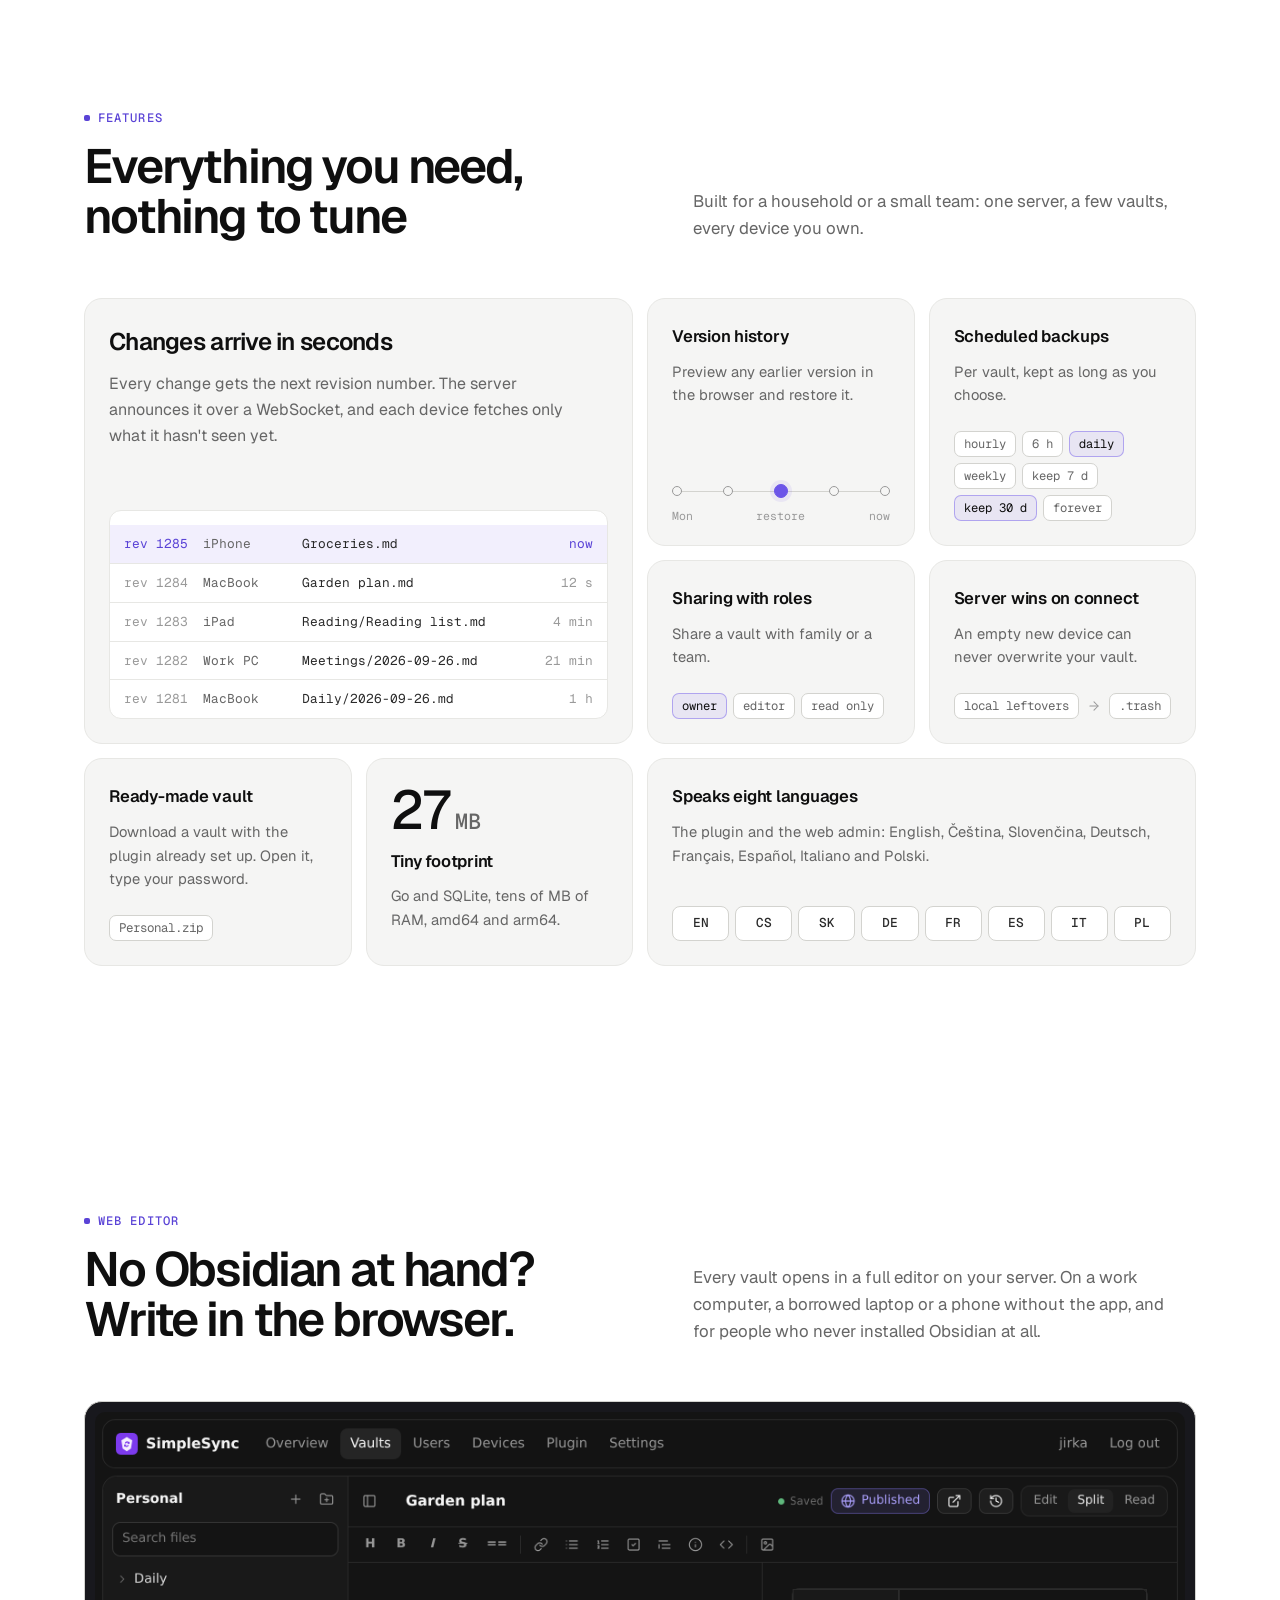
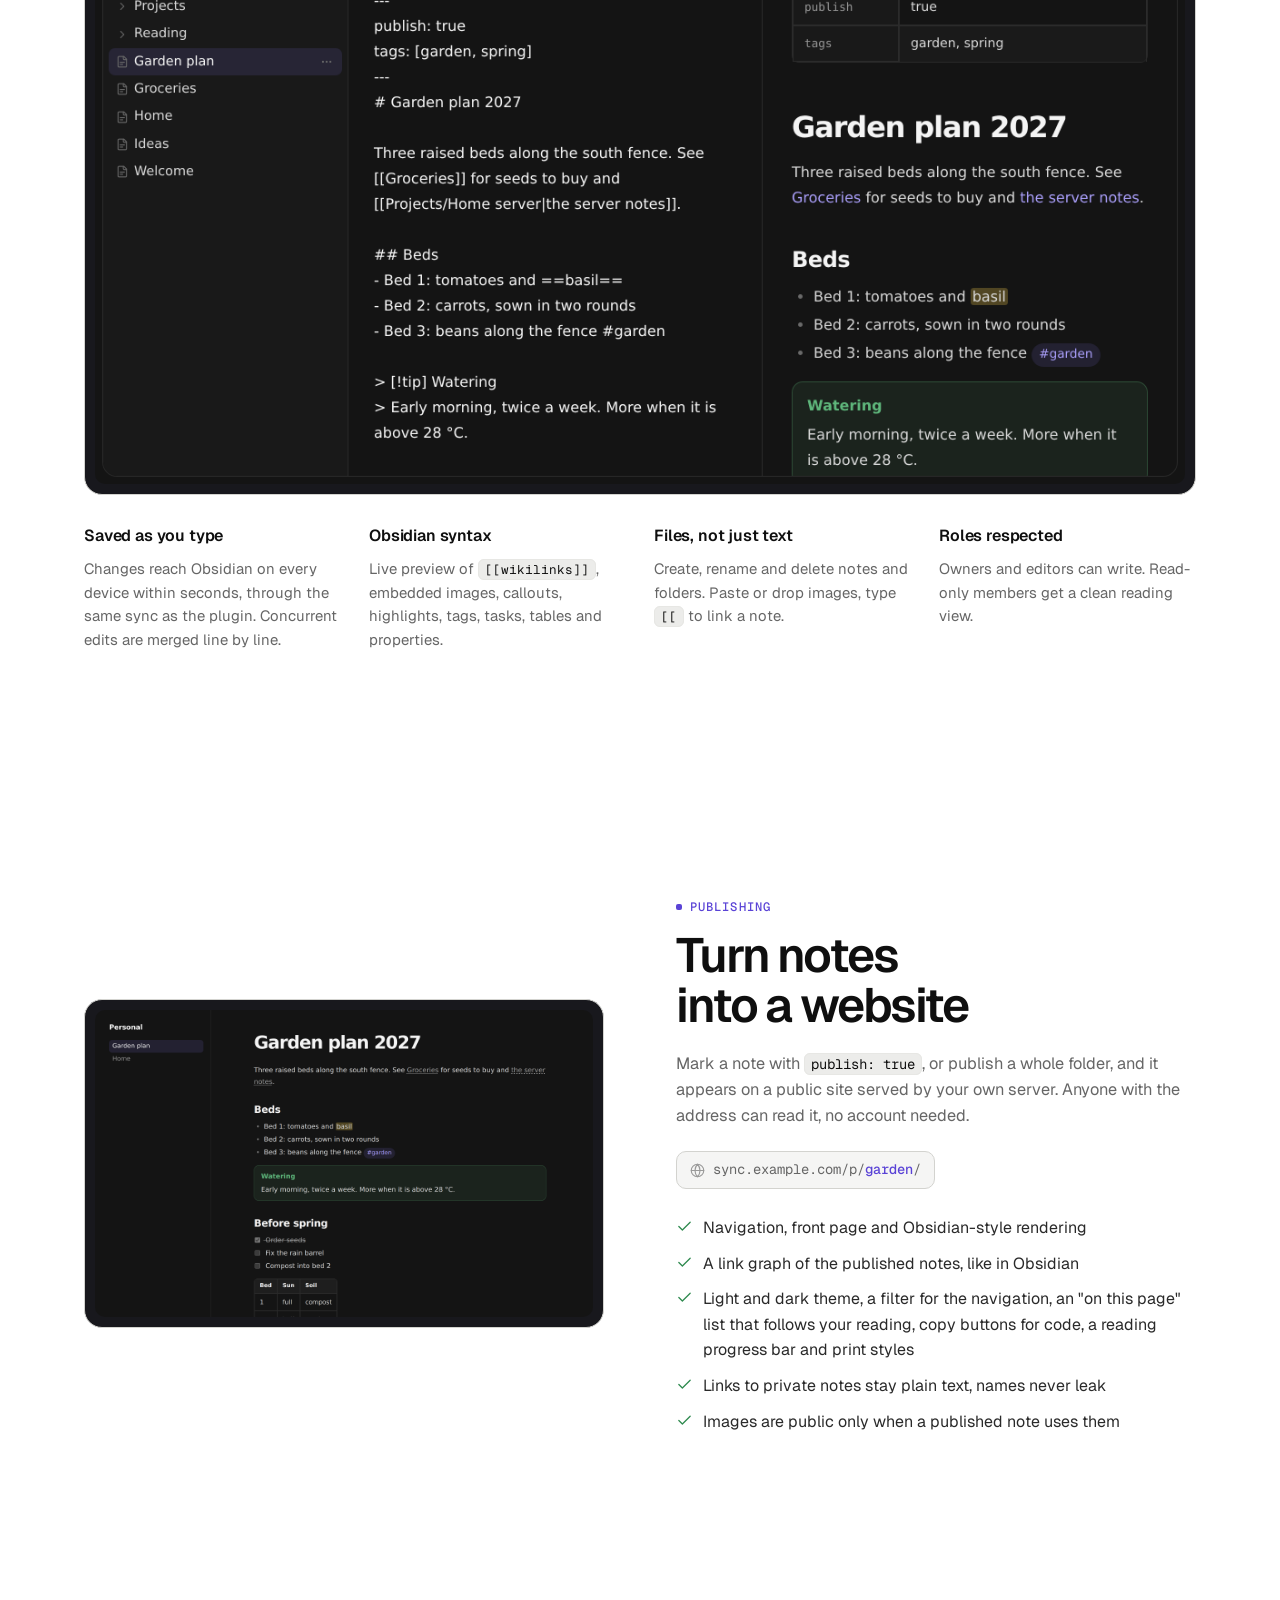
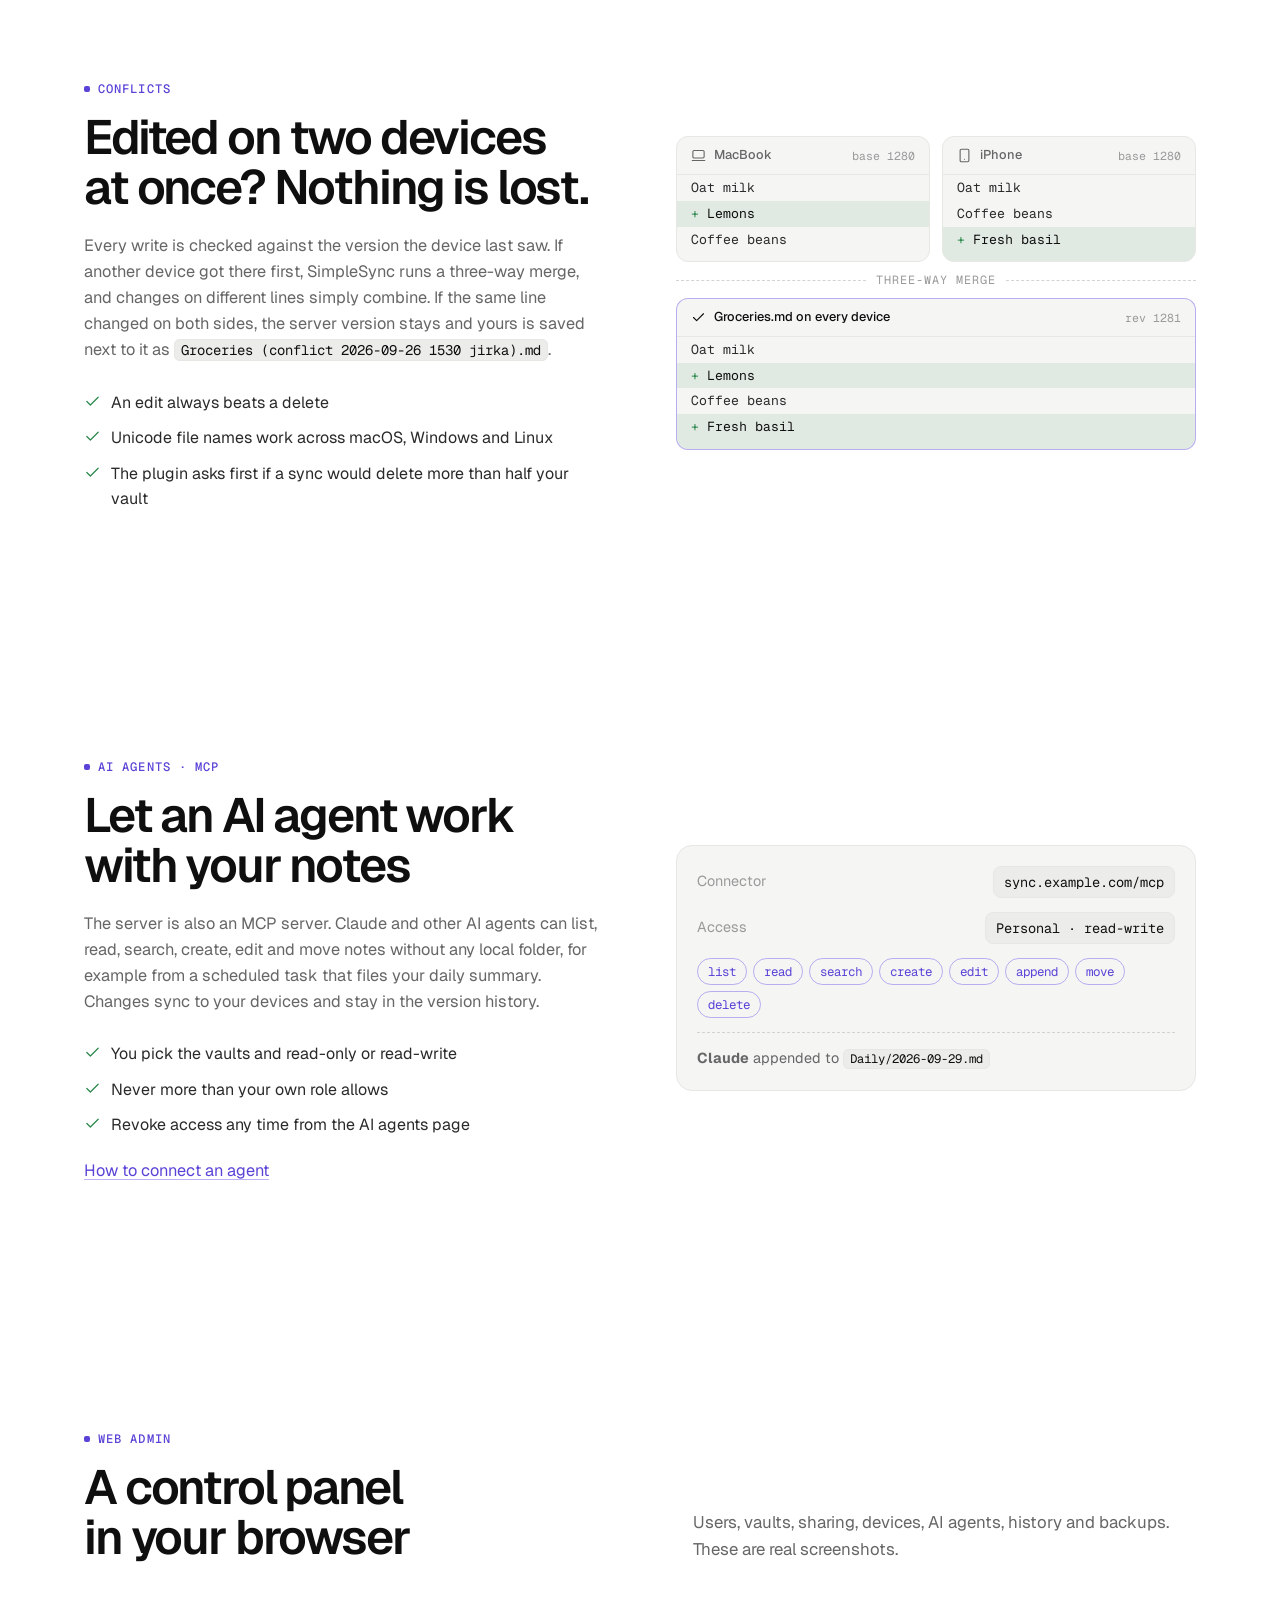
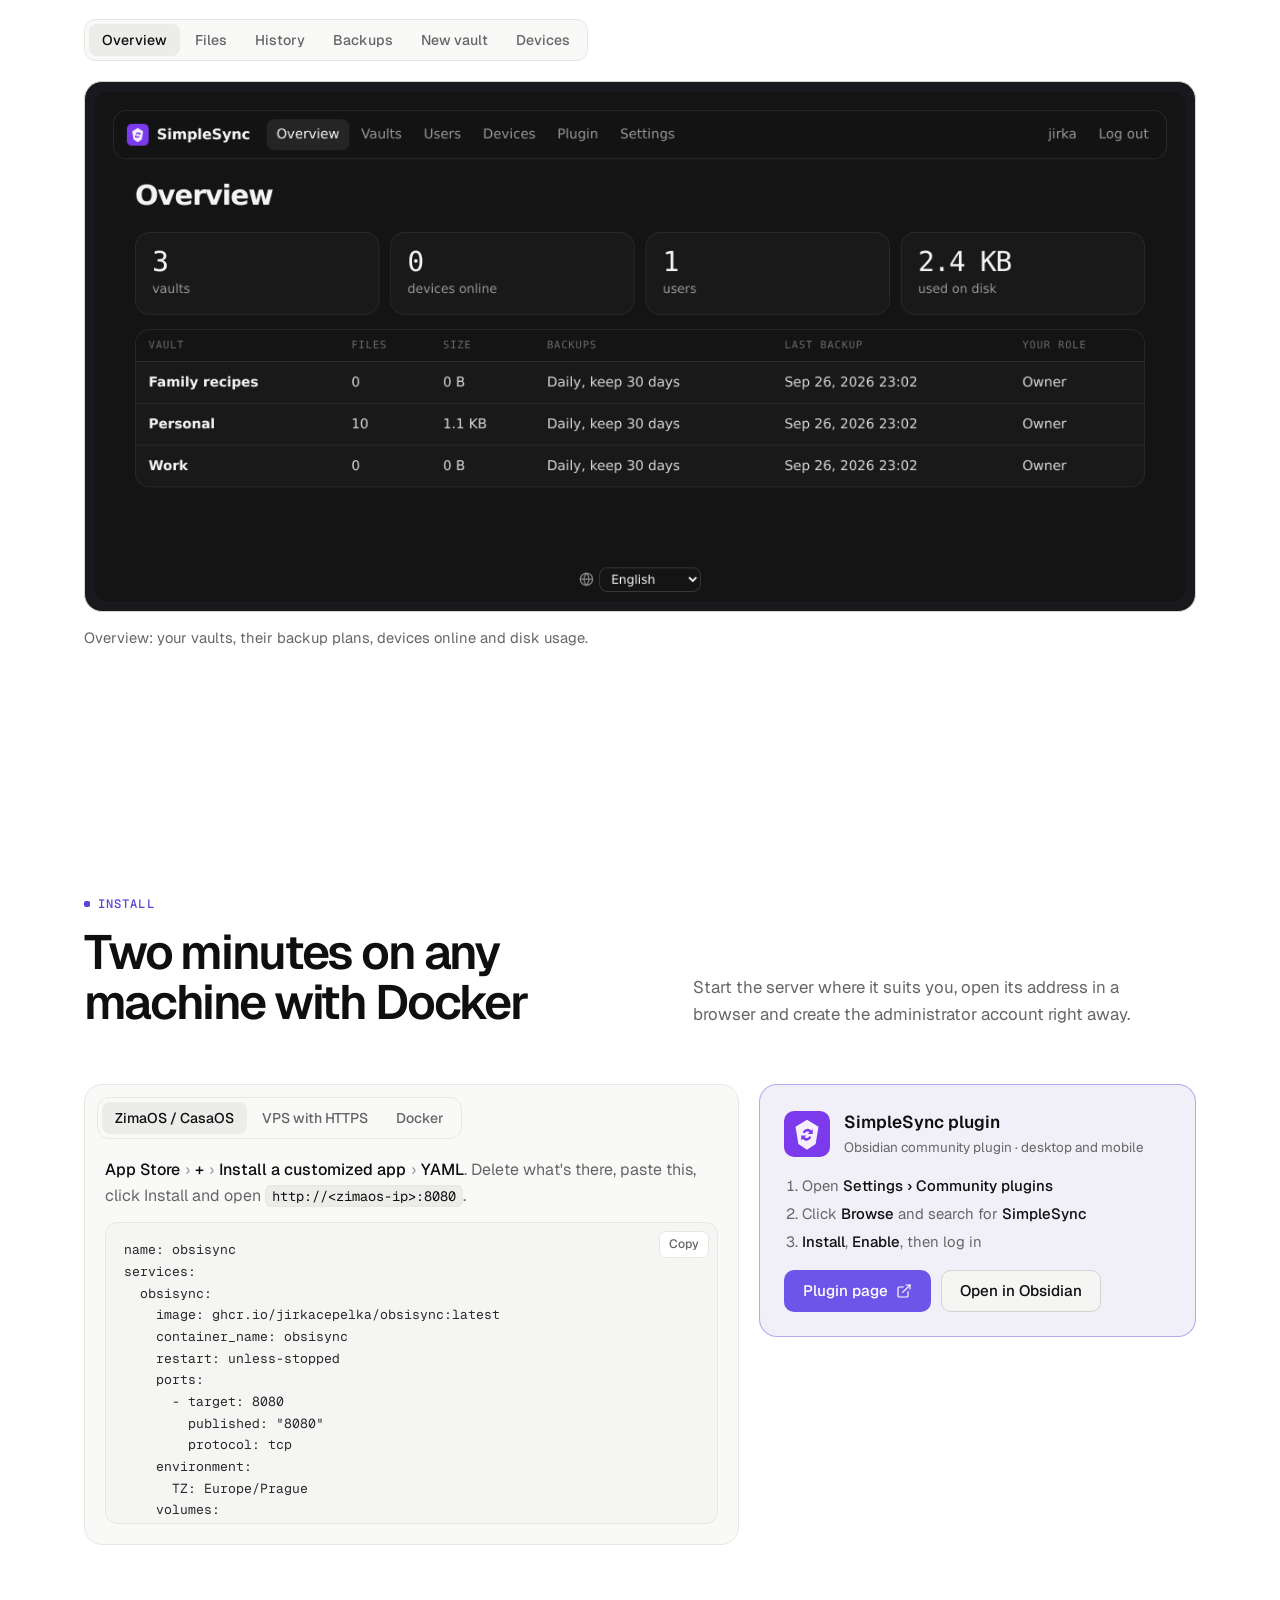
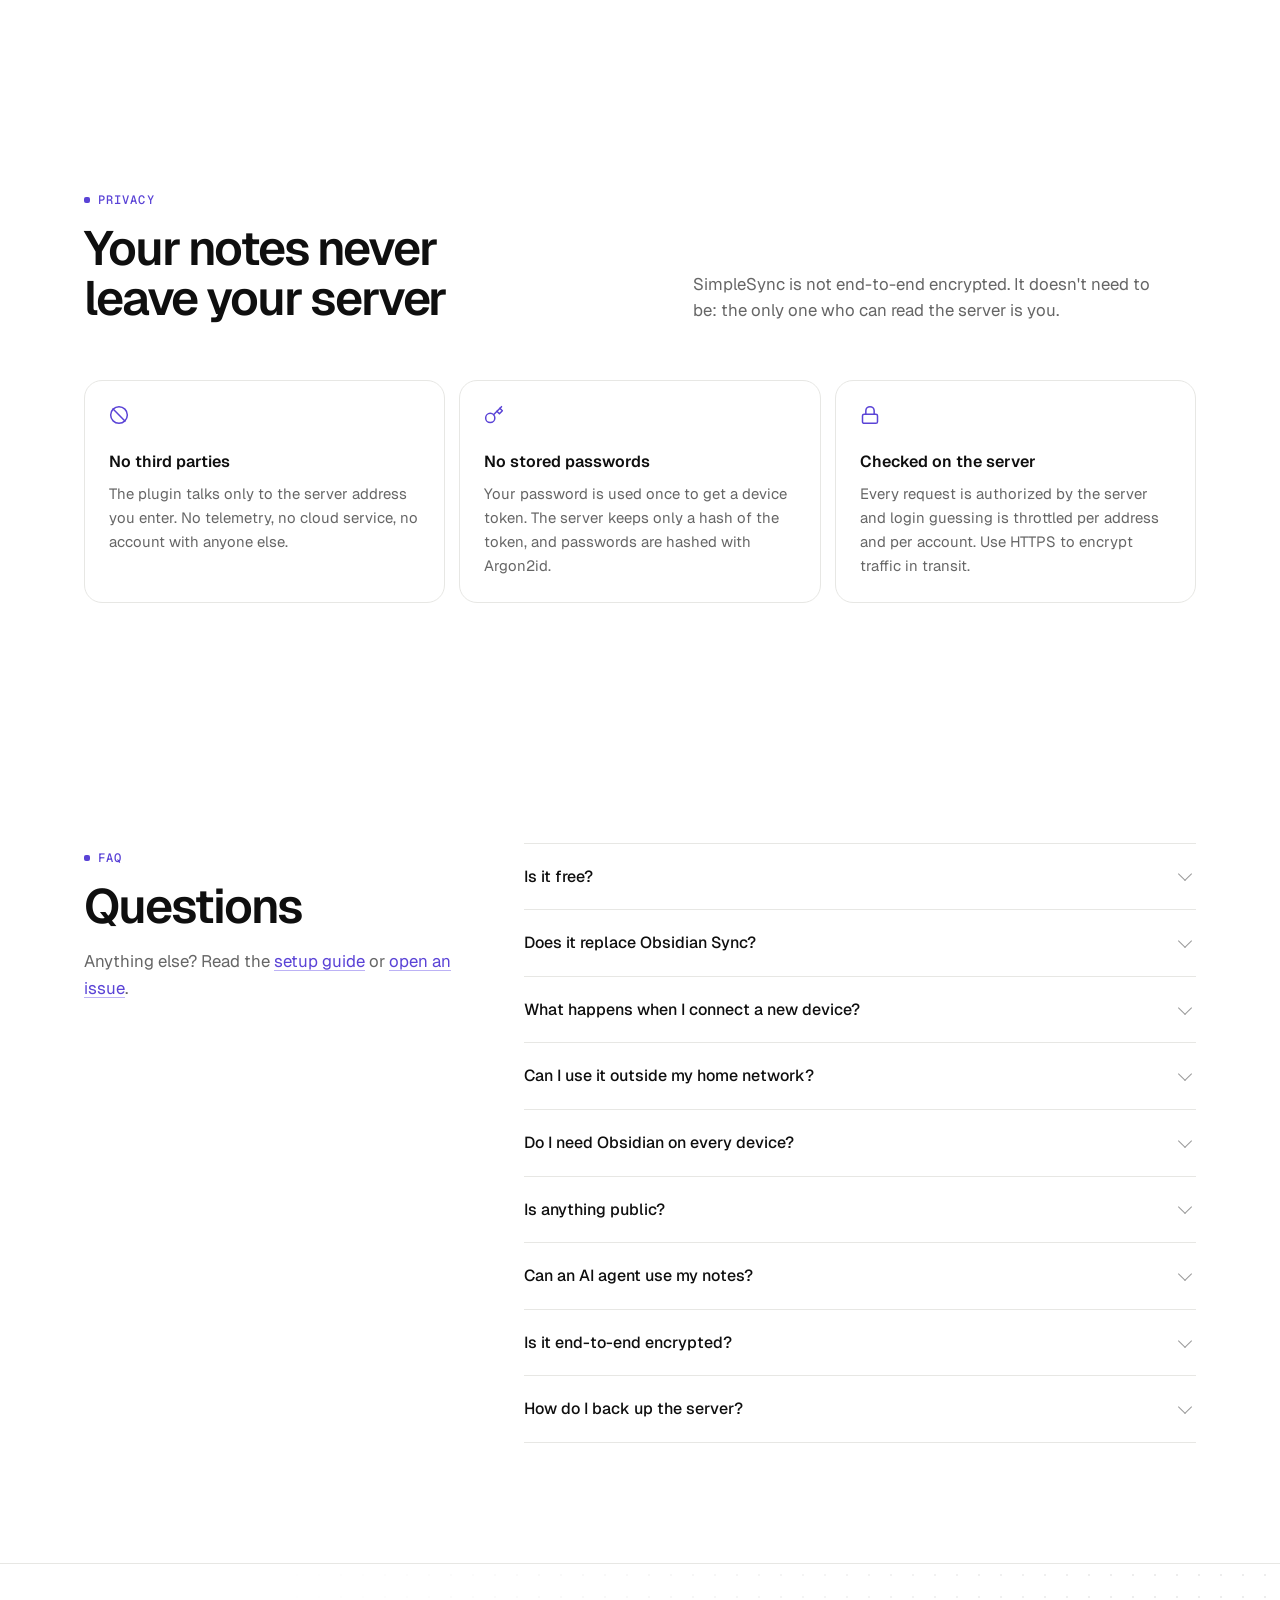
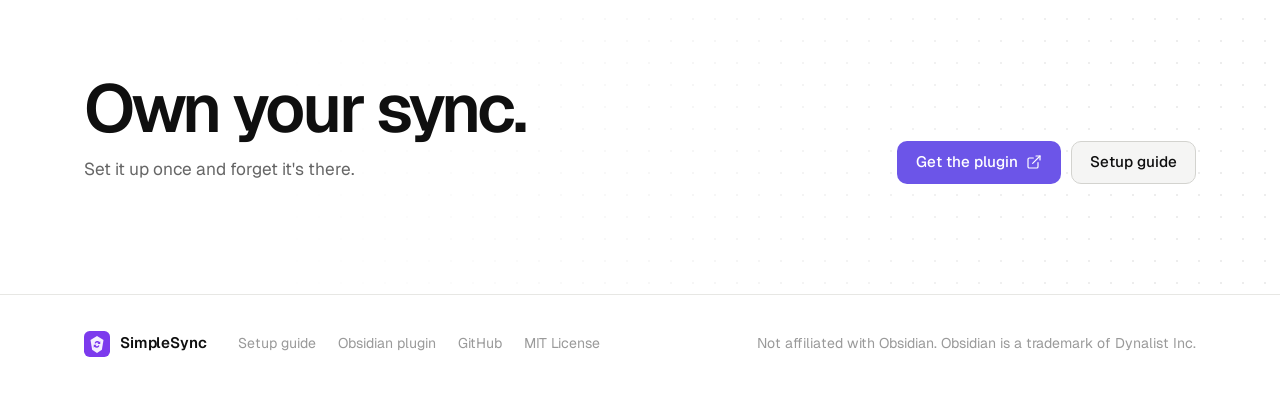
==== commit 75ad8ccb: "Update website for SimpleSync 0.6.0 Co-Authored-By: Claude Sonnet 5.5 <noreply@anthropic.com> Claude" ====
--- a/index.html
+++ b/index.html
@@ -77,7 +77,7 @@
 <section class="hero">
   <div class="wrap hero-grid">
     <div>
-      <a class="kicker" href="guide.html#agents"><span class="dot"></span><b>New in 0.5: AI agents (MCP)</b> · v0.5.0</a>
+      <a class="kicker" href="guide.html#publishing"><span class="dot"></span><b>New in 0.6: redesigned published sites with a link graph</b> · v0.6.0</a>
       <h1>Sync your vault <span class="soft">through a server</span> <span class="accent">you own.</span></h1>
       <p class="lead">SimpleSync is a small server and an Obsidian plugin. Enter the server address, your name and password, then pick a vault. Your notes live on a ZimaOS box, a NAS or a €4 VPS, and nowhere else.</p>
       <div class="cta">
@@ -283,6 +283,8 @@
       <div class="url-chip"><svg class="icon"><use href="#i-globe"/></svg><span>sync.example.com/p/<b>garden</b>/</span></div>
       <ul class="checks">
         <li><svg class="icon"><use href="#i-check"/></svg>Navigation, front page and Obsidian-style rendering</li>
+        <li><svg class="icon"><use href="#i-check"/></svg>A link graph of the published notes, like in Obsidian</li>
+        <li><svg class="icon"><use href="#i-check"/></svg>Light and dark theme, a filter for the navigation, an "on this page" list that follows your reading, copy buttons for code, a reading progress bar and print styles</li>
         <li><svg class="icon"><use href="#i-check"/></svg>Links to private notes stay plain text, names never leak</li>
         <li><svg class="icon"><use href="#i-check"/></svg>Images are public only when a published note uses them</li>
       </ul>
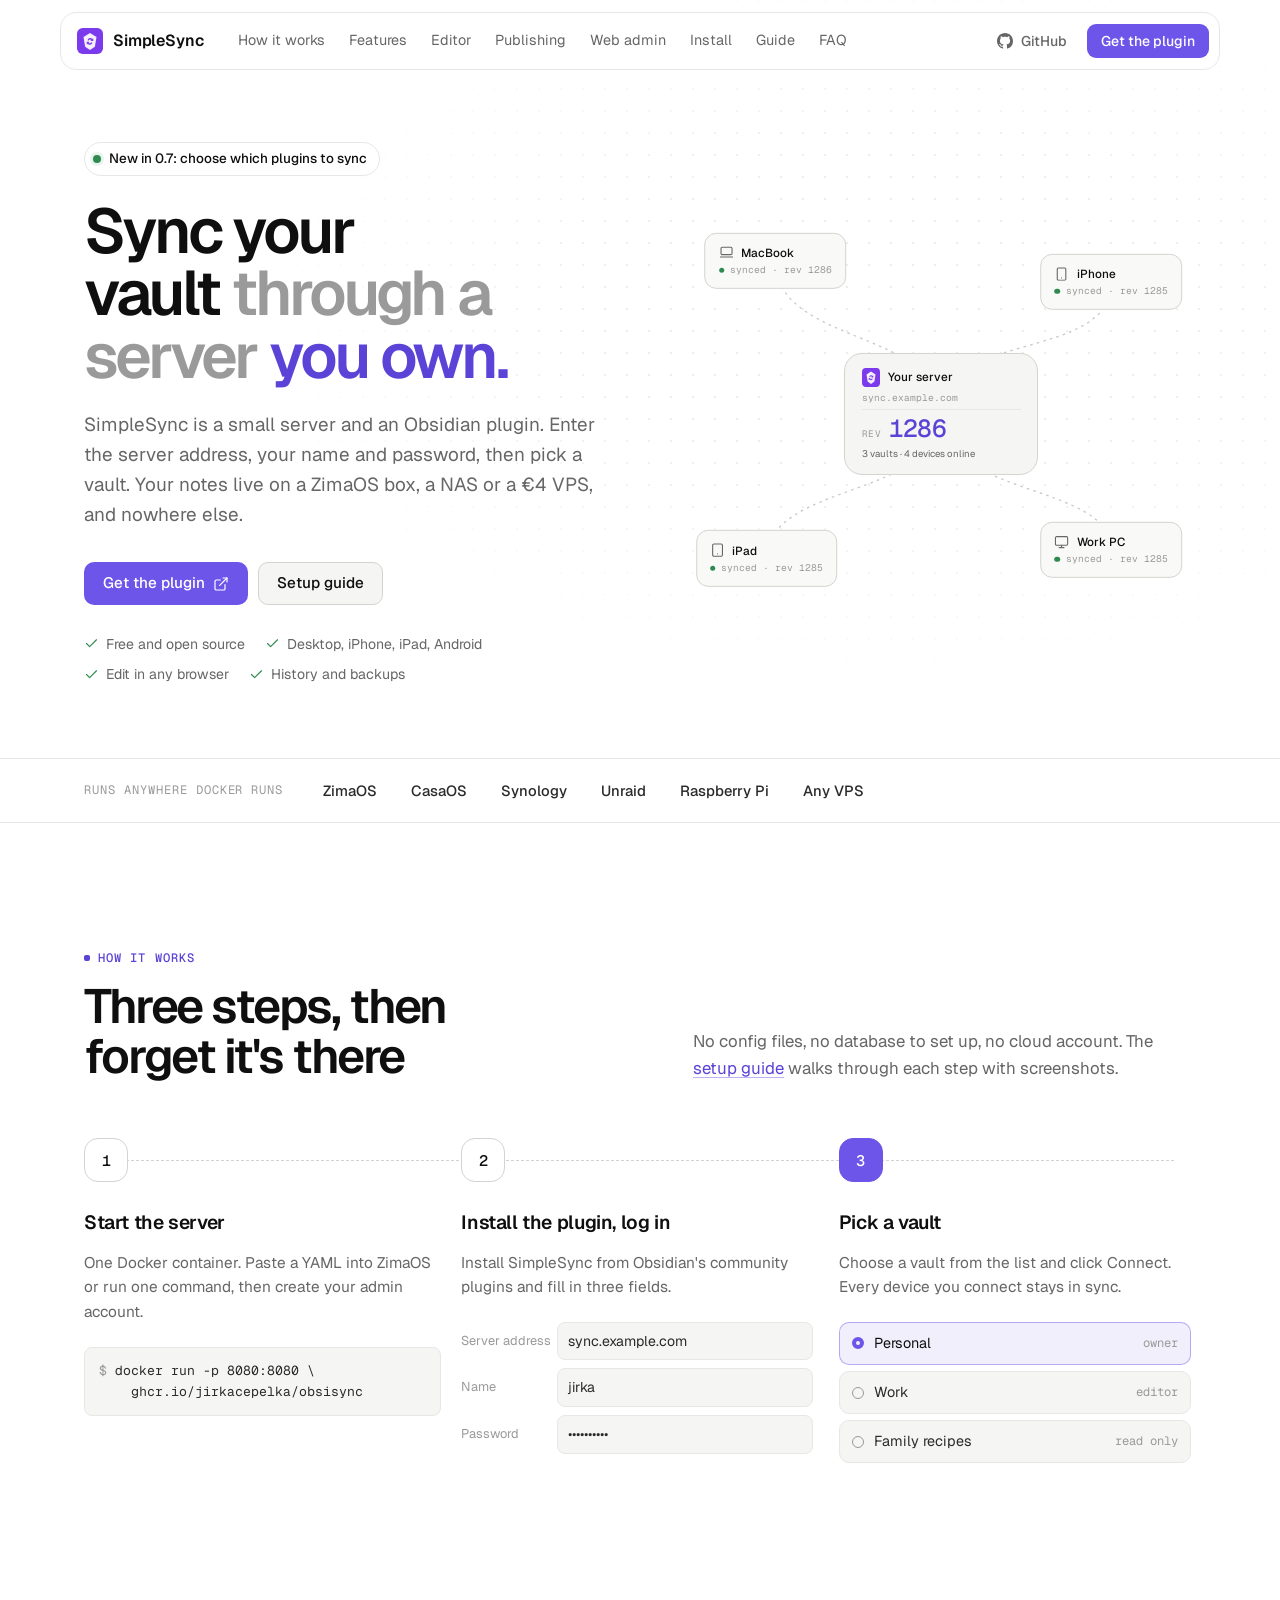
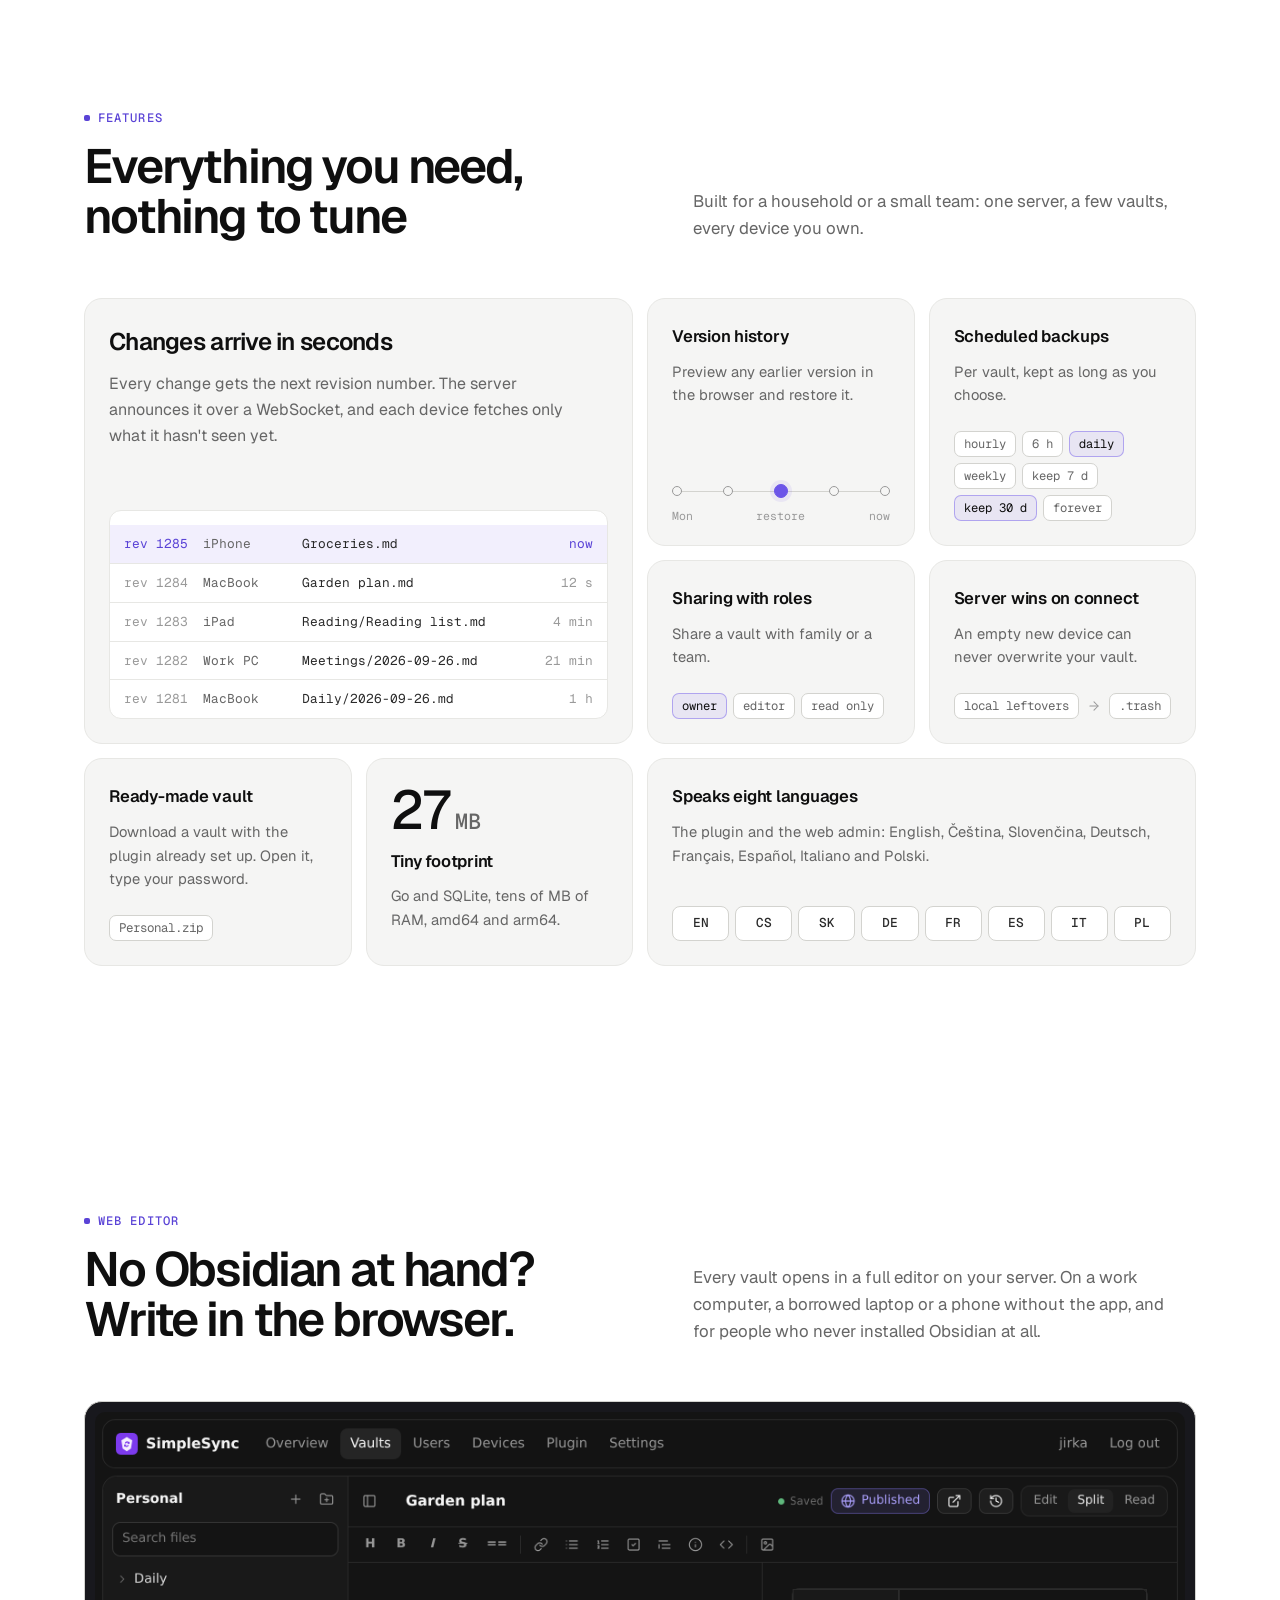
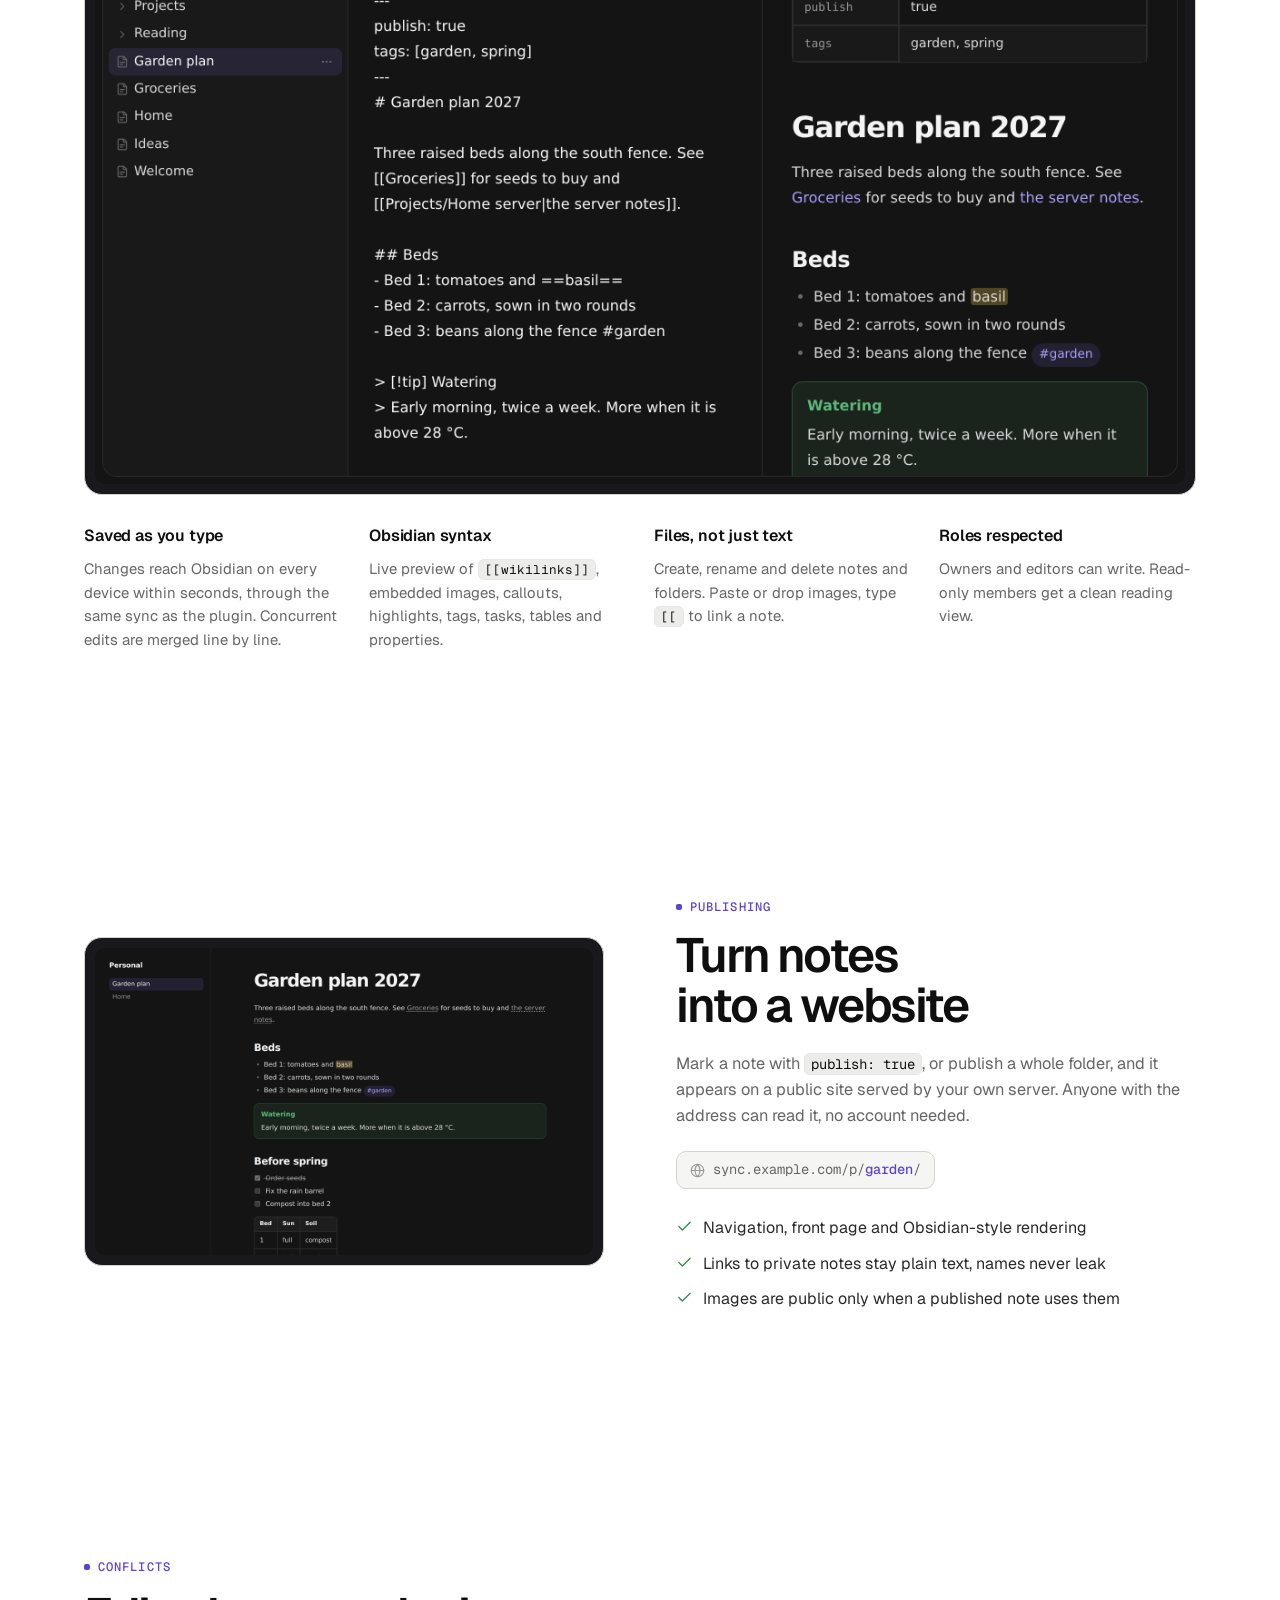
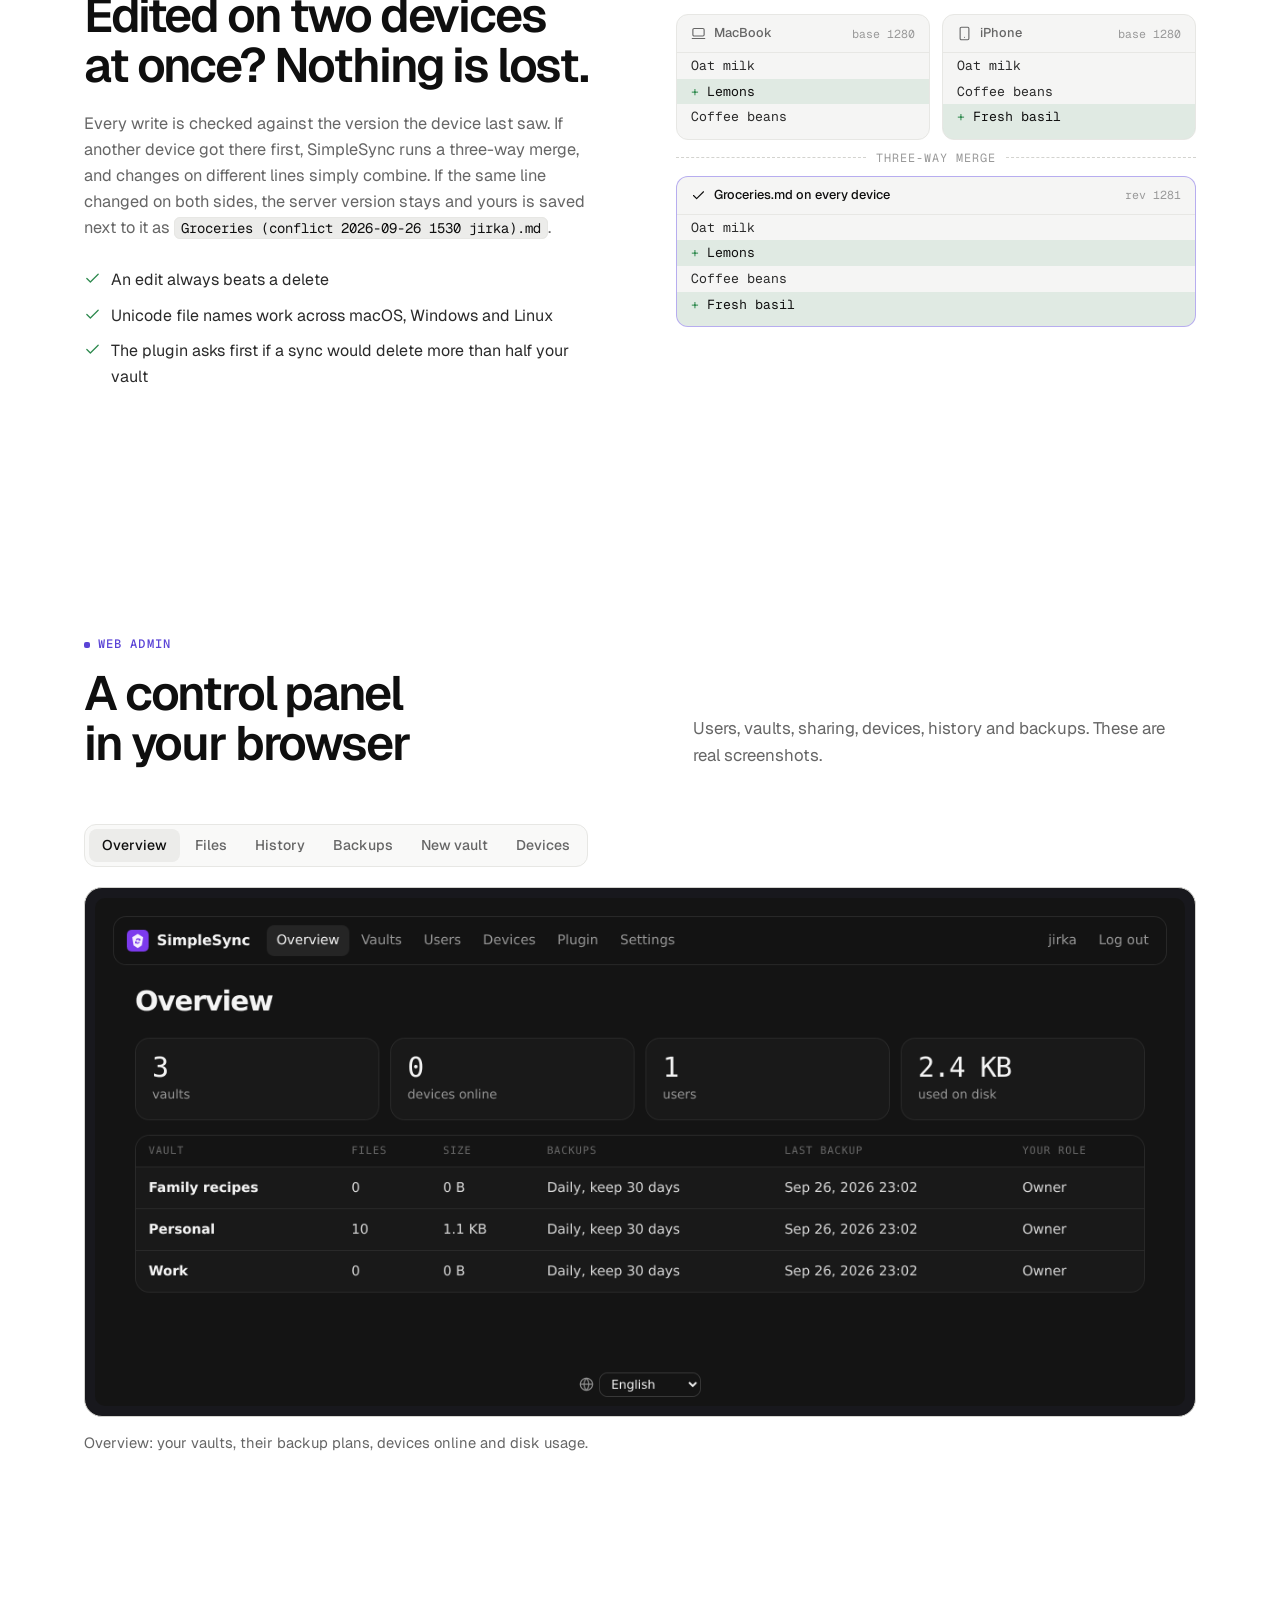
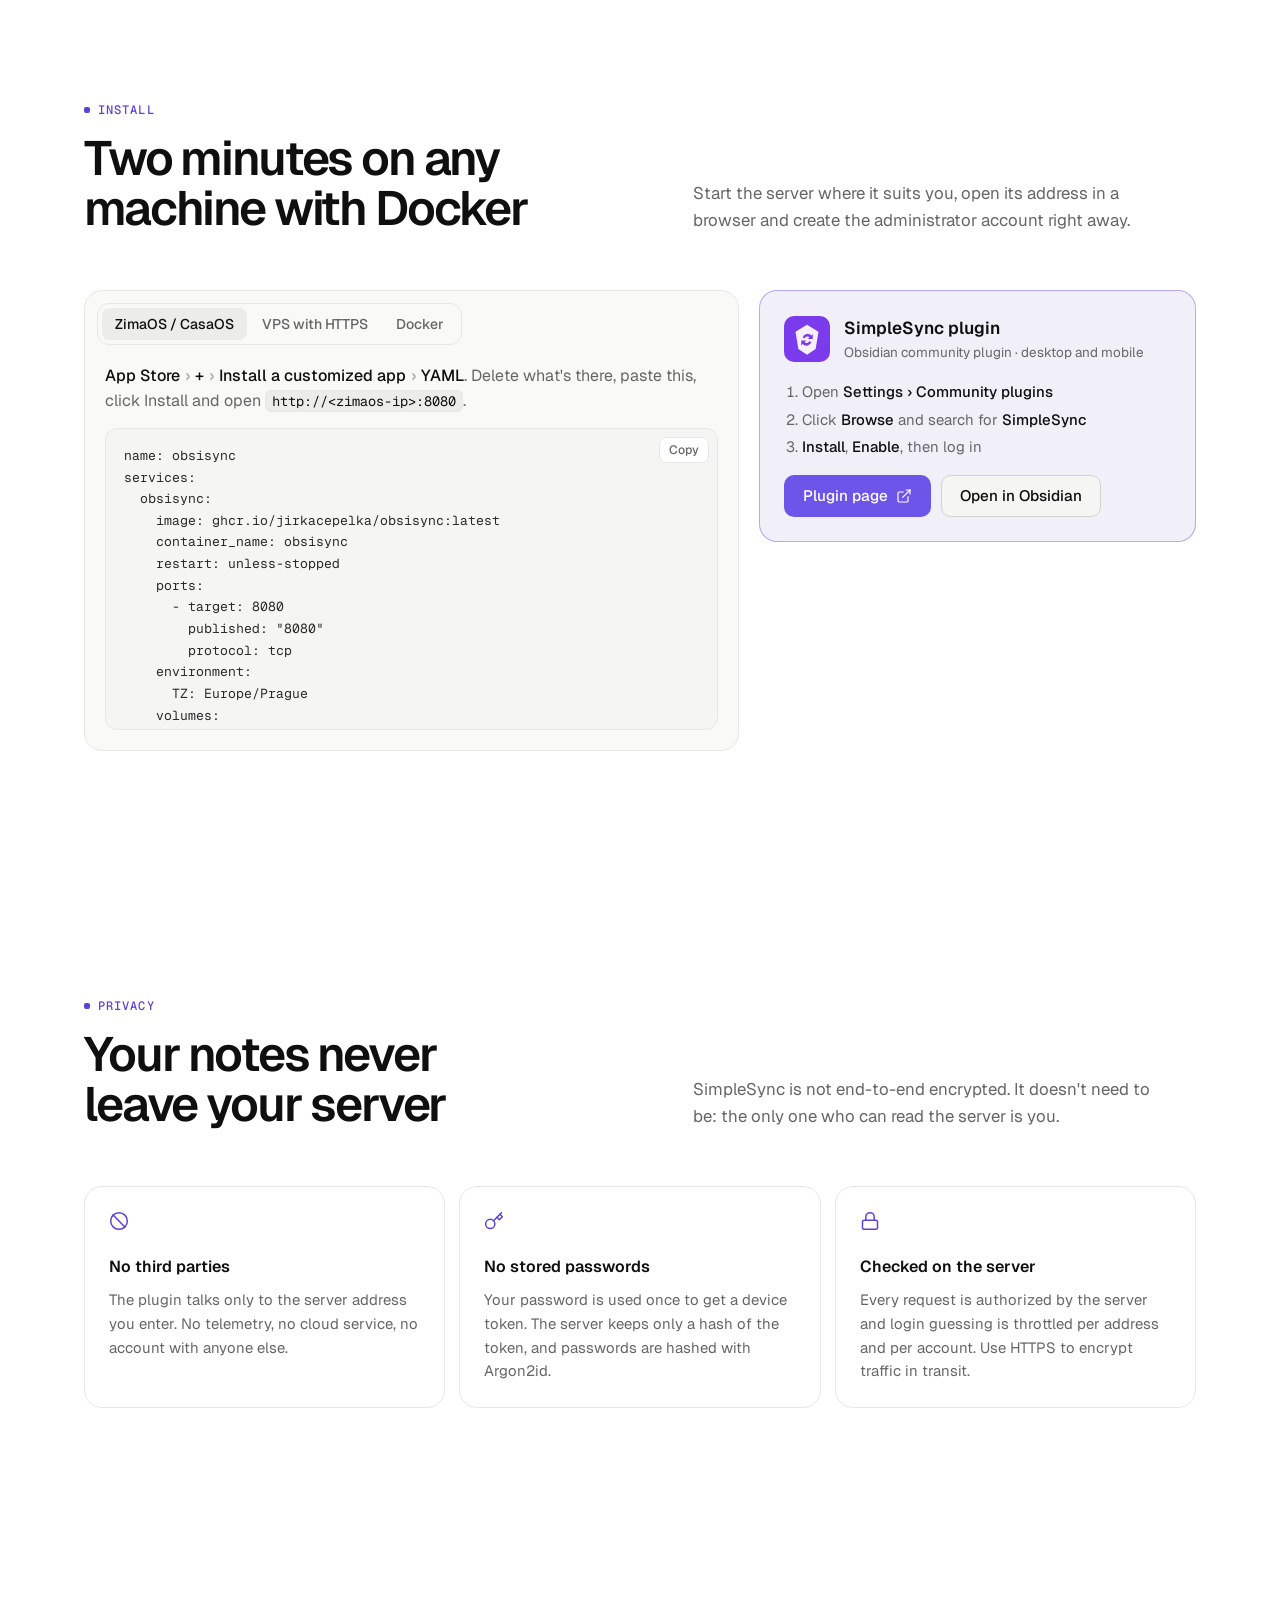
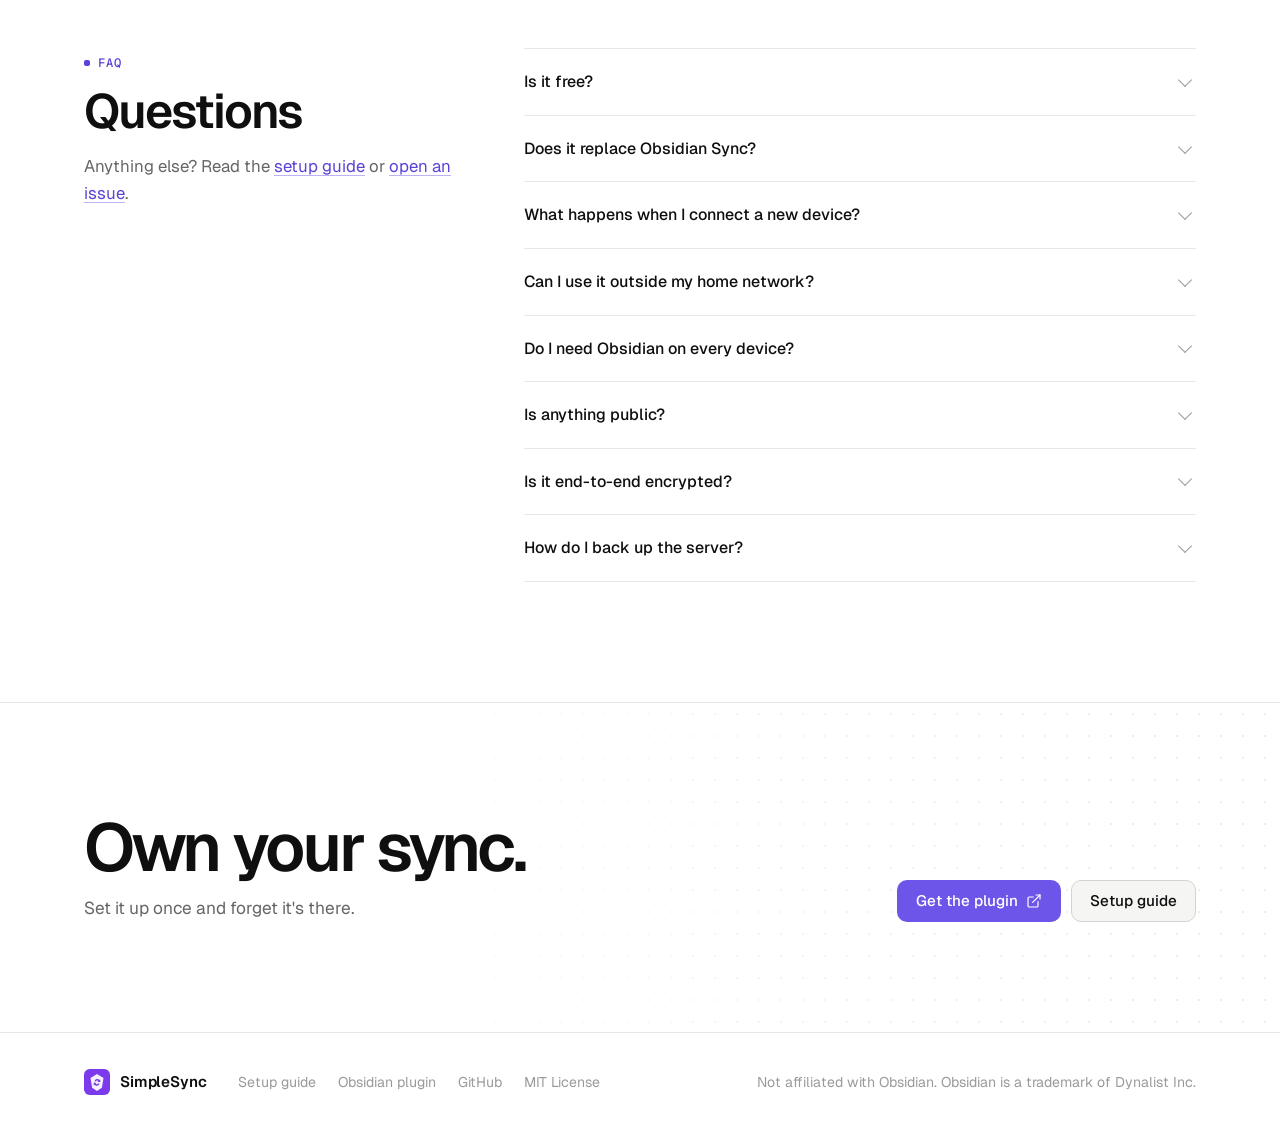
==== commit daccc2bb: "Landing page: update the 'New in' badge to 0.7 Co-Authored-By: Claude Sonnet 5.5 <noreply@anthropic." ====
--- a/index.html
+++ b/index.html
@@ -52,12 +52,11 @@
 <header class="nav">
   <div class="nav-inner">
     <a class="logo" href="./"><img src="assets/icon.svg" alt=""> SimpleSync</a>
-    <nav class="nav-links" id="navLinks" aria-label="Main">
+    <nav class="nav-links" aria-label="Main">
       <a href="#how">How it works</a>
       <a href="#features">Features</a>
       <a href="#editor">Editor</a>
       <a href="#publish">Publishing</a>
-      <a href="#agents">AI agents</a>
       <a href="#admin">Web admin</a>
       <a href="#install">Install</a>
       <a href="guide.html">Guide</a>
@@ -66,7 +65,6 @@
     <div class="nav-end">
       <a class="btn btn-quiet small" href="https://github.com/jirkacepelka/SimpleSync"><svg class="icon"><use href="#i-github"/></svg>GitHub</a>
       <a class="btn btn-primary small" href="https://community.obsidian.md/plugins/simplesync">Get the plugin</a>
-      <button class="nav-toggle" type="button" aria-label="Menu" aria-expanded="false" aria-controls="navLinks"><svg class="icon" viewBox="0 0 24 24"><path d="M4 7h16M4 12h16M4 17h16"/></svg></button>
     </div>
   </div>
 </header>
@@ -77,7 +75,7 @@
 <section class="hero">
   <div class="wrap hero-grid">
     <div>
-      <a class="kicker" href="guide.html#publishing"><span class="dot"></span><b>New in 0.6: redesigned published sites with a link graph</b> · v0.6.0</a>
+      <a class="kicker" href="guide.html#daily"><span class="dot"></span><b>New in 0.7: choose which plugins to sync</b></a>
       <h1>Sync your vault <span class="soft">through a server</span> <span class="accent">you own.</span></h1>
       <p class="lead">SimpleSync is a small server and an Obsidian plugin. Enter the server address, your name and password, then pick a vault. Your notes live on a ZimaOS box, a NAS or a €4 VPS, and nowhere else.</p>
       <div class="cta">
@@ -283,8 +281,6 @@
       <div class="url-chip"><svg class="icon"><use href="#i-globe"/></svg><span>sync.example.com/p/<b>garden</b>/</span></div>
       <ul class="checks">
         <li><svg class="icon"><use href="#i-check"/></svg>Navigation, front page and Obsidian-style rendering</li>
-        <li><svg class="icon"><use href="#i-check"/></svg>A link graph of the published notes, like in Obsidian</li>
-        <li><svg class="icon"><use href="#i-check"/></svg>Light and dark theme, a filter for the navigation, an "on this page" list that follows your reading, copy buttons for code, a reading progress bar and print styles</li>
         <li><svg class="icon"><use href="#i-check"/></svg>Links to private notes stay plain text, names never leak</li>
         <li><svg class="icon"><use href="#i-check"/></svg>Images are public only when a published note uses them</li>
       </ul>
@@ -332,29 +328,6 @@
   </div>
 </section>
 
-<!-- ============ AI AGENTS ============ -->
-<section class="section" id="agents">
-  <div class="wrap split">
-    <div>
-      <span class="eyebrow">AI agents · MCP</span>
-      <h2>Let an AI agent work with your notes</h2>
-      <p>The server is also an MCP server. Claude and other AI agents can list, read, search, create, edit and move notes without any local folder, for example from a scheduled task that files your daily summary. Changes sync to your devices and stay in the version history.</p>
-      <ul class="checks">
-        <li><svg class="icon"><use href="#i-check"/></svg>You pick the vaults and read-only or read-write</li>
-        <li><svg class="icon"><use href="#i-check"/></svg>Never more than your own role allows</li>
-        <li><svg class="icon"><use href="#i-check"/></svg>Revoke access any time from the AI agents page</li>
-      </ul>
-      <p><a class="link-accent" href="guide.html#agents">How to connect an agent</a></p>
-    </div>
-    <div class="agent-card" aria-label="Example of an AI agent using a vault">
-      <div class="agent-row"><span class="agent-k">Connector</span><span class="agent-v">sync.example.com/mcp</span></div>
-      <div class="agent-row"><span class="agent-k">Access</span><span class="agent-v">Personal · read-write</span></div>
-      <div class="agent-tools"><span>list</span><span>read</span><span>search</span><span>create</span><span>edit</span><span>append</span><span>move</span><span>delete</span></div>
-      <div class="agent-log"><b>Claude</b> appended to <code>Daily/2026-09-29.md</code></div>
-    </div>
-  </div>
-</section>
-
 <!-- ============ WEB ADMIN ============ -->
 <section class="section" id="admin">
   <div class="wrap">
@@ -363,7 +336,7 @@
         <span class="eyebrow">Web admin</span>
         <h2>A control panel in your browser</h2>
       </div>
-      <p>Users, vaults, sharing, devices, AI agents, history and backups. These are real screenshots.</p>
+      <p>Users, vaults, sharing, devices, history and backups. These are real screenshots.</p>
     </div>
     <div class="seg" role="tablist">
       <button class="tab on" role="tab" aria-selected="true" data-shot="admin-dashboard" data-caption="Overview: your vaults, their backup plans, devices online and disk usage.">Overview</button>
@@ -371,7 +344,7 @@
       <button class="tab" role="tab" aria-selected="false" data-shot="admin-history" data-caption="Version history: see who changed a note from which device, and restore any version.">History</button>
       <button class="tab" role="tab" aria-selected="false" data-shot="admin-backups" data-caption="Backups: back up now, download a ZIP, restore one file or the whole vault.">Backups</button>
       <button class="tab" role="tab" aria-selected="false" data-shot="admin-newvault" data-caption="New vault: pick a name, backup frequency, how long to keep backups, and members.">New vault</button>
-      <button class="tab" role="tab" aria-selected="false" data-shot="admin-devices" data-caption="Devices: every Obsidian login and the vault it uses. Logging one out removes its access immediately.">Devices</button>
+      <button class="tab" role="tab" aria-selected="false" data-shot="admin-devices" data-caption="Devices: every Obsidian login. Logging one out removes its access immediately.">Devices</button>
     </div>
     <div class="shot">
       <img id="shot" src="assets/admin-dashboard.png" alt="Overview" width="2400" height="1120">
@@ -512,7 +485,6 @@
       <details><summary>Can I use it outside my home network?</summary><p>Yes. On a VPS you get HTTPS automatically. At home, the easiest way is Tailscale or a Cloudflare Tunnel. See <a class="link-accent" href="guide.html#outside">Reach it from anywhere</a>.</p></details>
       <details><summary>Do I need Obsidian on every device?</summary><p>No. Every vault can be opened and edited in the browser, on the server's own web page. Changes show up in Obsidian on your other devices within seconds.</p></details>
       <details><summary>Is anything public?</summary><p>Only what you publish. Publishing is off until a vault owner turns it on, and then only notes marked <code>publish: true</code> (or one chosen folder) are on the public site. Everything else needs a login.</p></details>
-      <details><summary>Can an AI agent use my notes?</summary><p>Yes, if you allow it. The server is also an MCP server, so Claude and other AI agents can read, search, create and edit notes without a local folder, for example from scheduled tasks. You choose the vaults and whether access is read-only, and you can revoke it at any time. See <a class="link-accent" href="guide.html#agents">AI agents</a>.</p></details>
       <details><summary>Is it end-to-end encrypted?</summary><p>No. The server can read the notes, which is what makes version previews and server-side backups possible. Since you run the server, that's you.</p></details>
       <details><summary>How do I back up the server?</summary><p>Everything lives in one data folder. Copy it, or use the built-in scheduled backups with optional ZIP files.</p></details>
     </div>
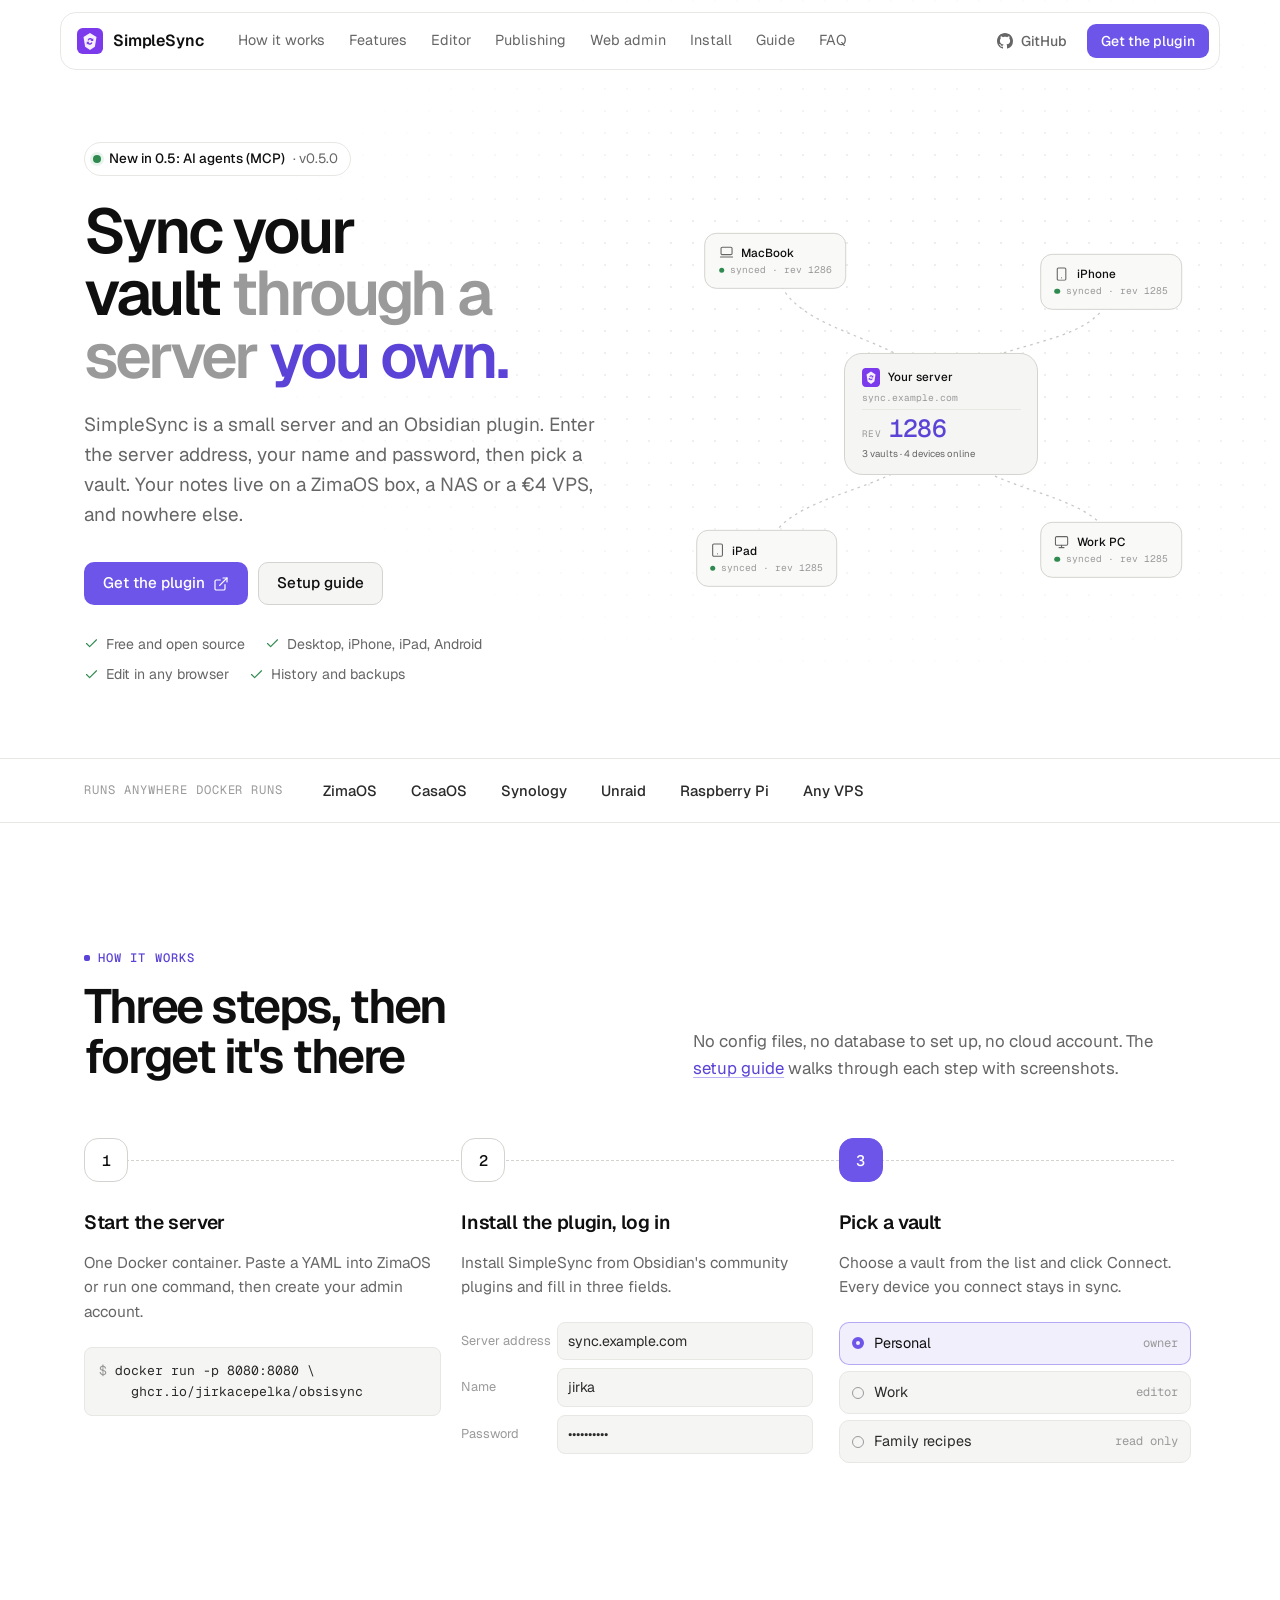
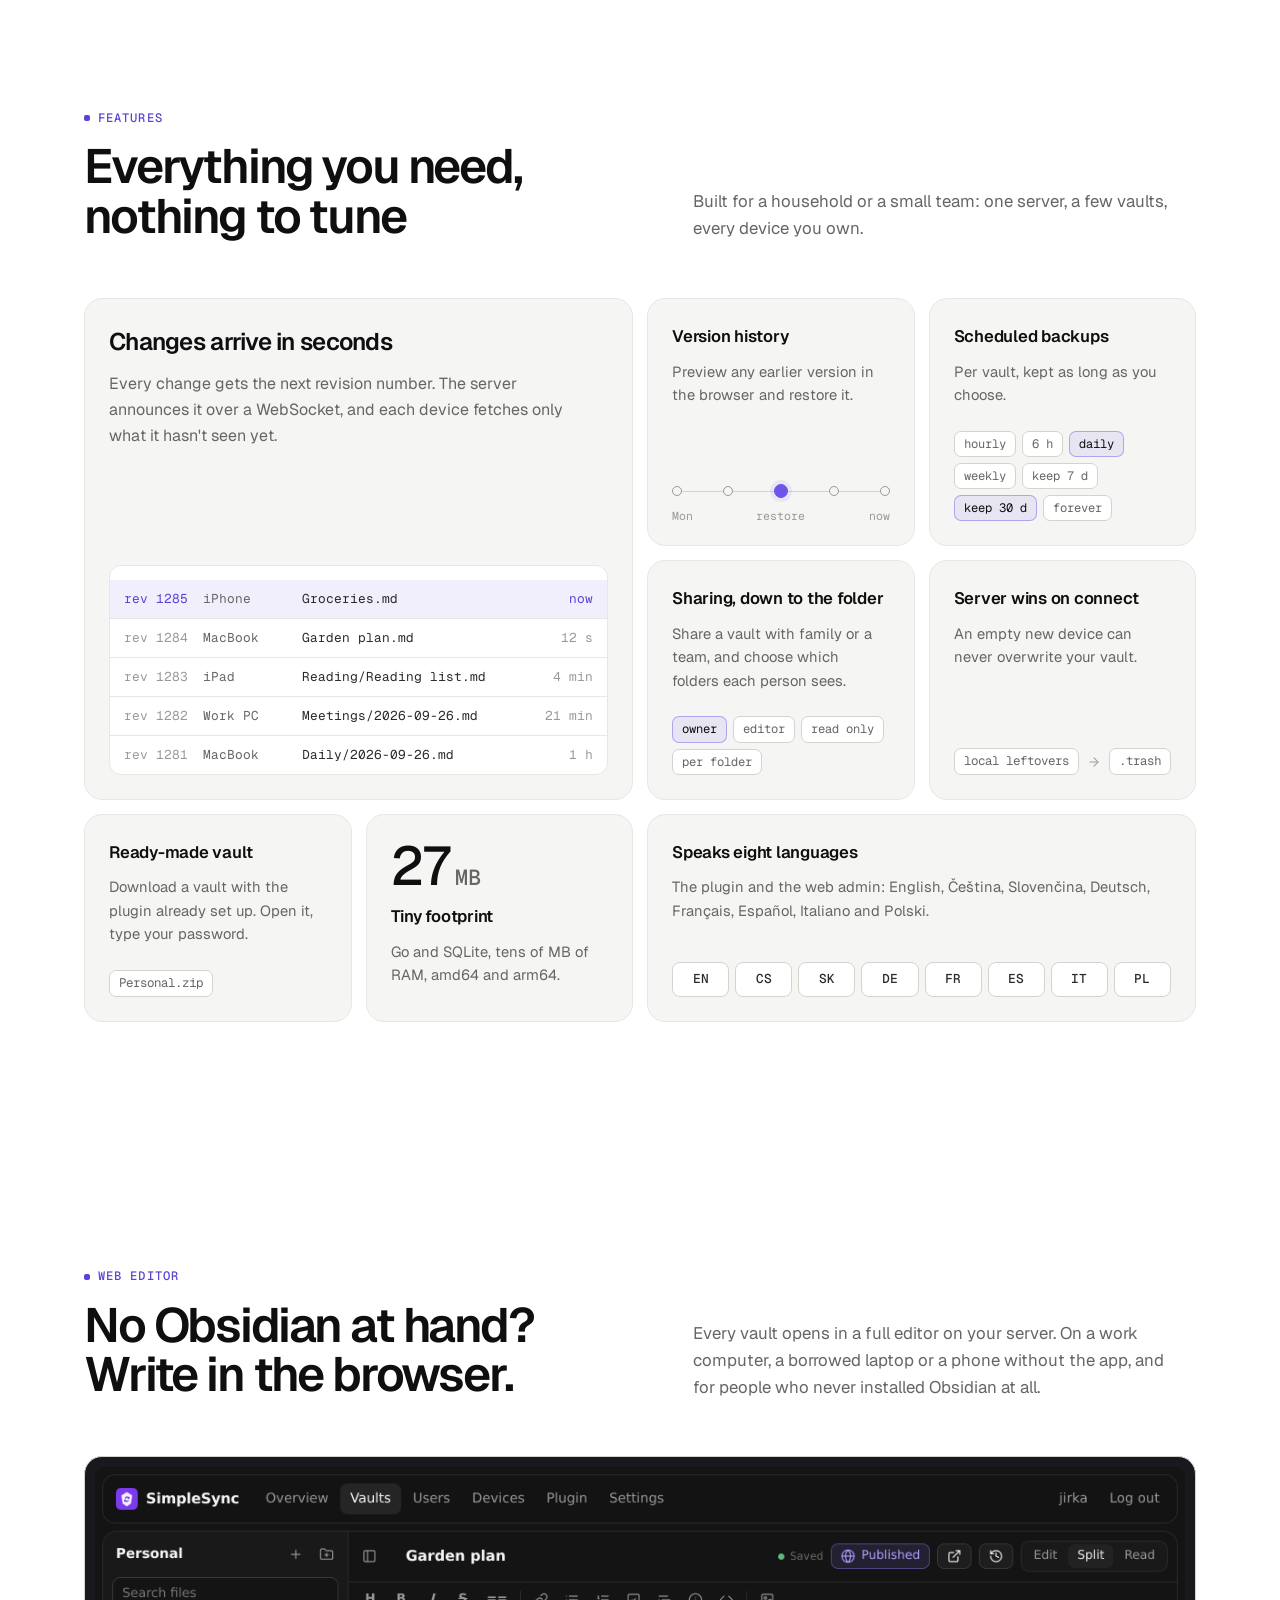
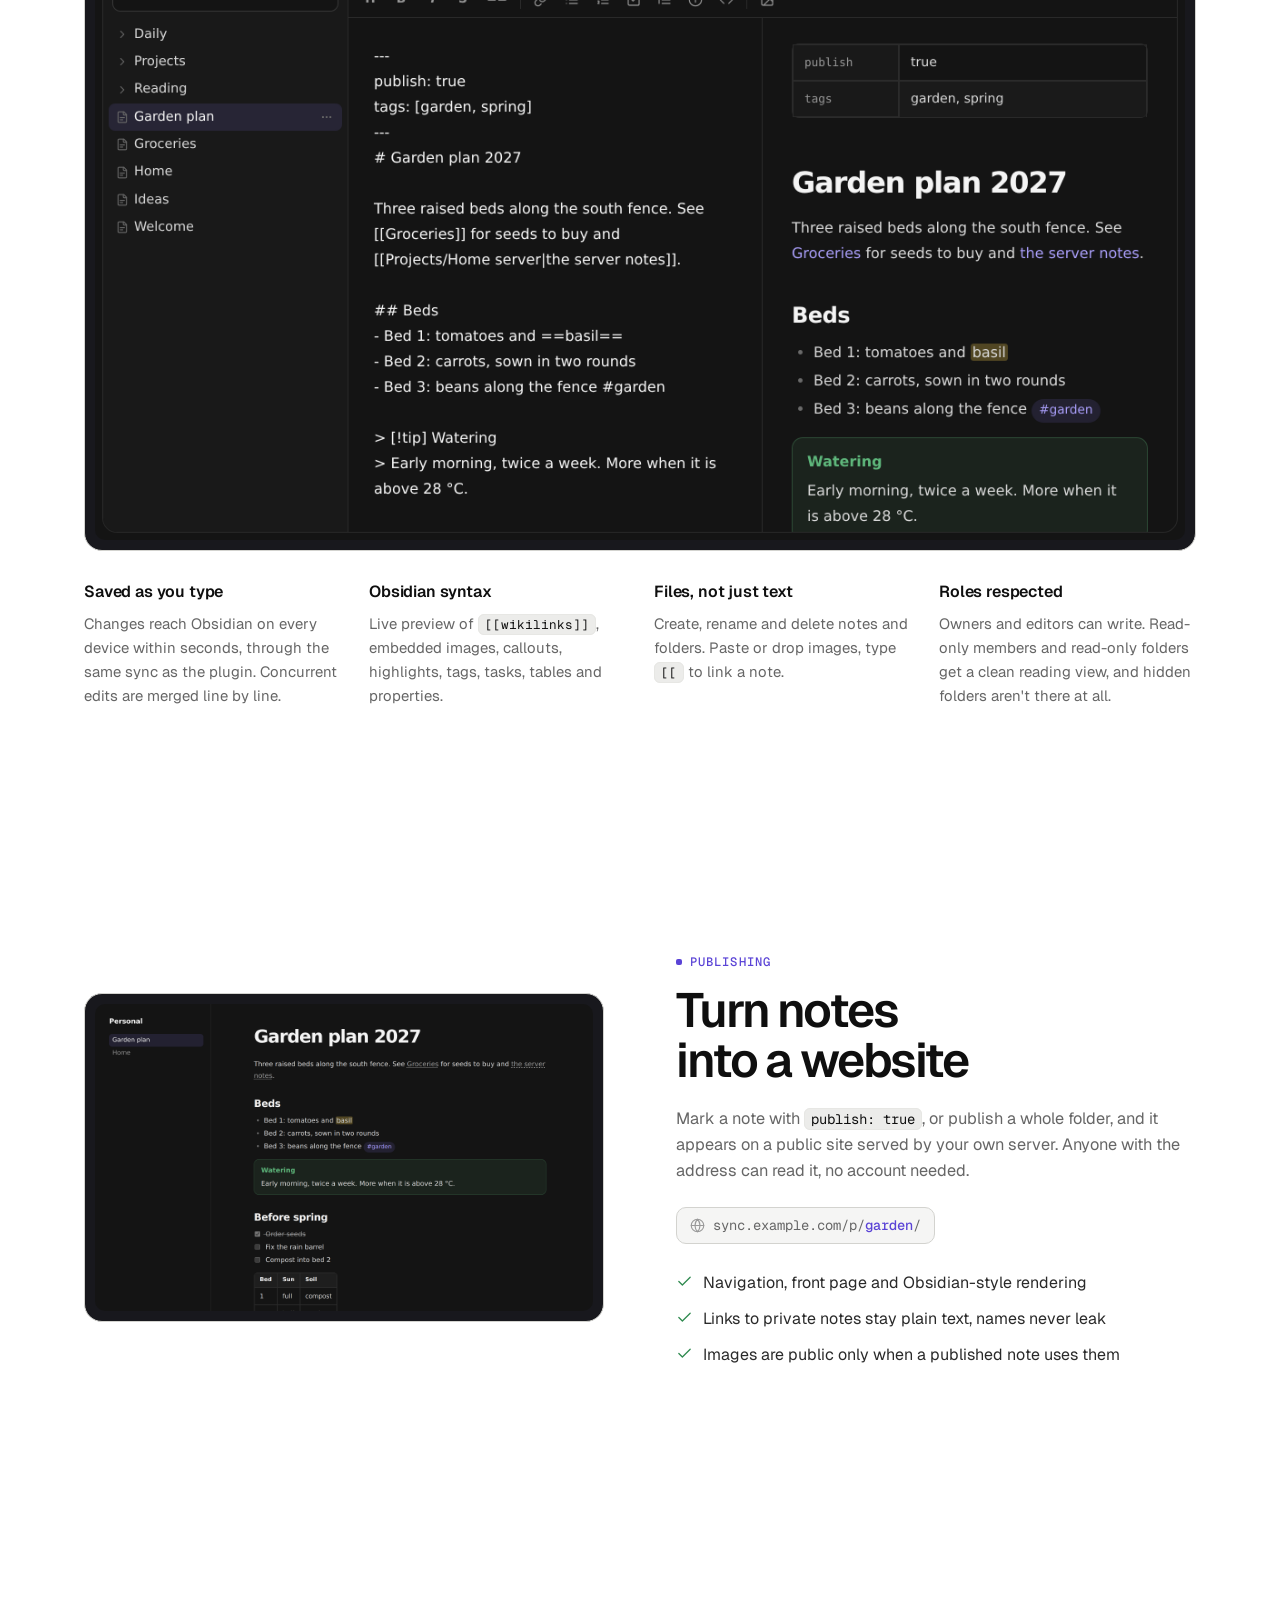
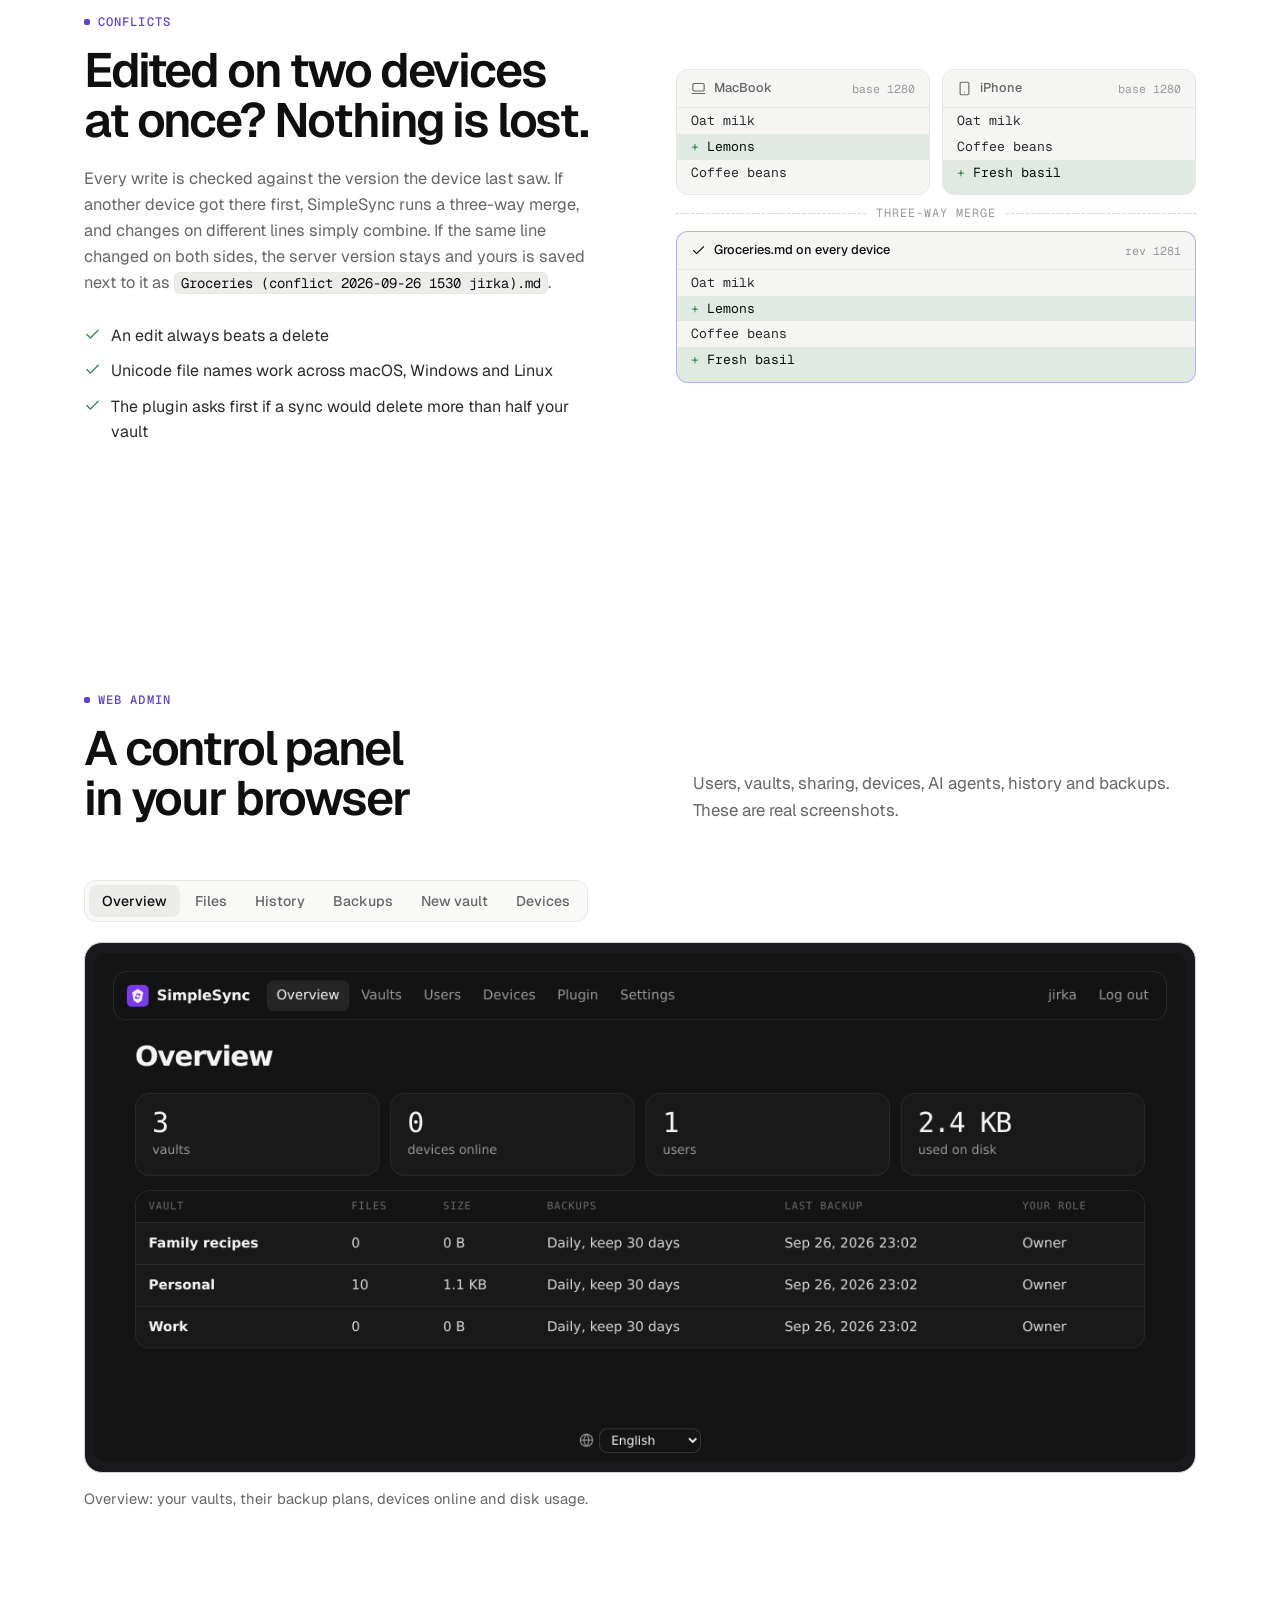
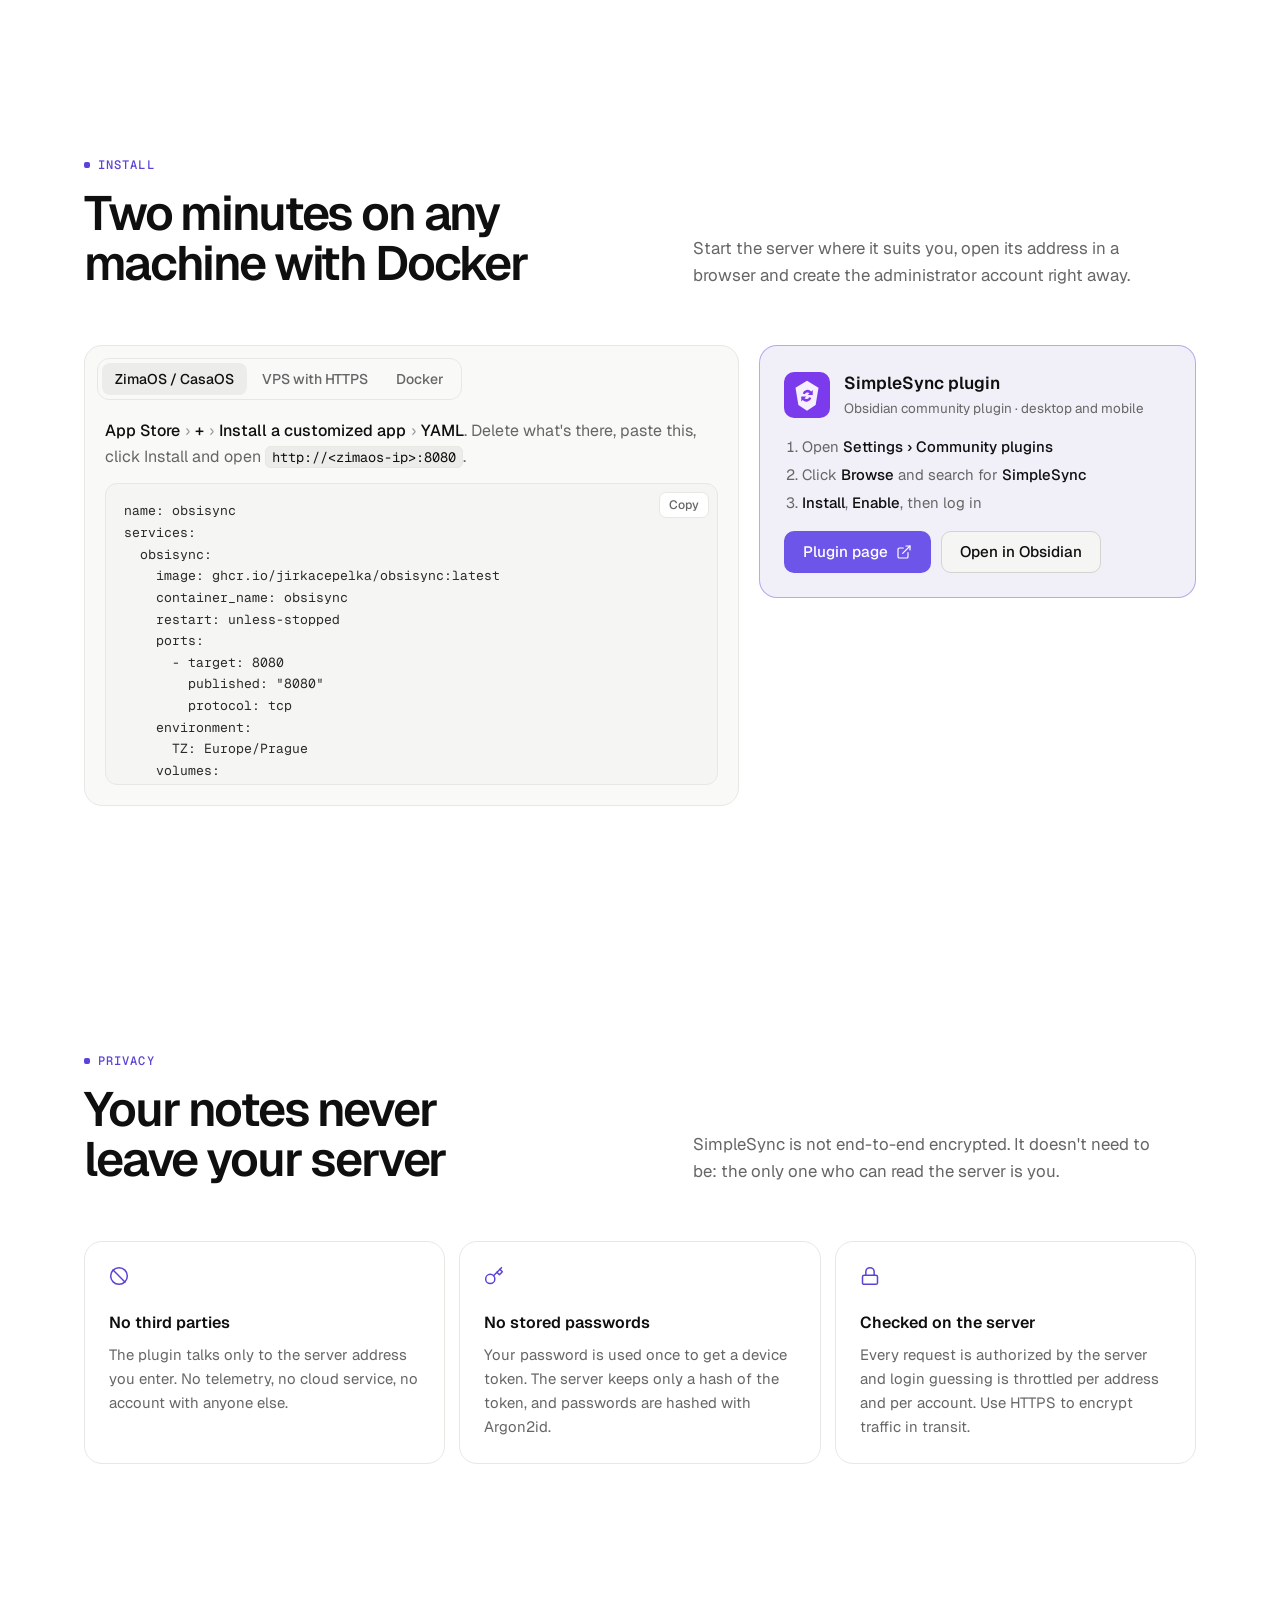
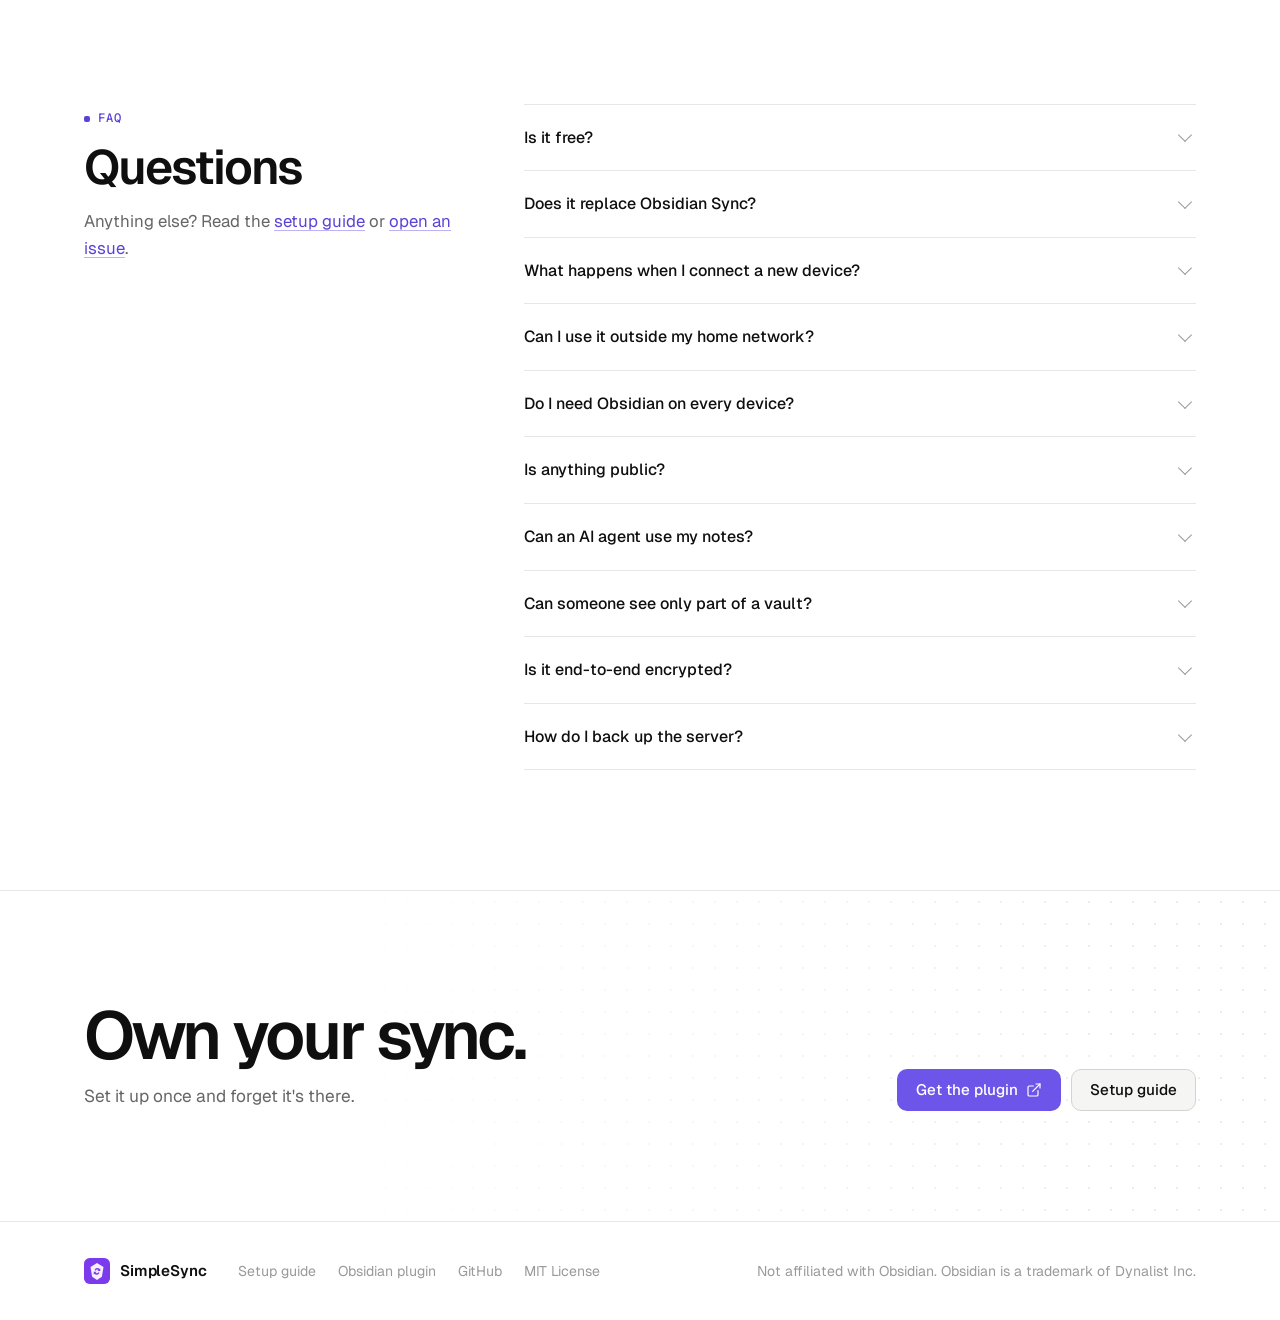
==== commit 487a8fce: "Folder access (SimpleSync 0.8.0) Landing page: the sharing tile and the web editor point mention acc" ====
--- a/index.html
+++ b/index.html
@@ -75,7 +75,7 @@
 <section class="hero">
   <div class="wrap hero-grid">
     <div>
-      <a class="kicker" href="guide.html#daily"><span class="dot"></span><b>New in 0.7: choose which plugins to sync</b></a>
+      <a class="kicker" href="guide.html#agents"><span class="dot"></span><b>New in 0.5: AI agents (MCP)</b> · v0.5.0</a>
       <h1>Sync your vault <span class="soft">through a server</span> <span class="accent">you own.</span></h1>
       <p class="lead">SimpleSync is a small server and an Obsidian plugin. Enter the server address, your name and password, then pick a vault. Your notes live on a ZimaOS box, a NAS or a €4 VPS, and nowhere else.</p>
       <div class="cta">
@@ -218,9 +218,9 @@
         </div>
       </article>
       <article class="tile t-role">
-        <h3>Sharing with roles</h3>
-        <p>Share a vault with family or a team.</p>
-        <div class="viz chips"><span class="chip on">owner</span><span class="chip">editor</span><span class="chip">read only</span></div>
+        <h3>Sharing, down to the folder</h3>
+        <p>Share a vault with family or a team, and choose which folders each person sees.</p>
+        <div class="viz chips"><span class="chip on">owner</span><span class="chip">editor</span><span class="chip">read only</span><span class="chip">per folder</span></div>
       </article>
       <article class="tile t-wins">
         <h3>Server wins on connect</h3>
@@ -263,7 +263,7 @@
       <div><h3>Saved as you type</h3><p>Changes reach Obsidian on every device within seconds, through the same sync as the plugin. Concurrent edits are merged line by line.</p></div>
       <div><h3>Obsidian syntax</h3><p>Live preview of <code>[[wikilinks]]</code>, embedded images, callouts, highlights, tags, tasks, tables and properties.</p></div>
       <div><h3>Files, not just text</h3><p>Create, rename and delete notes and folders. Paste or drop images, type <code>[[</code> to link a note.</p></div>
-      <div><h3>Roles respected</h3><p>Owners and editors can write. Read-only members get a clean reading view.</p></div>
+      <div><h3>Roles respected</h3><p>Owners and editors can write. Read-only members and read-only folders get a clean reading view, and hidden folders aren't there at all.</p></div>
     </div>
   </div>
 </section>
@@ -336,7 +336,7 @@
         <span class="eyebrow">Web admin</span>
         <h2>A control panel in your browser</h2>
       </div>
-      <p>Users, vaults, sharing, devices, history and backups. These are real screenshots.</p>
+      <p>Users, vaults, sharing, devices, AI agents, history and backups. These are real screenshots.</p>
     </div>
     <div class="seg" role="tablist">
       <button class="tab on" role="tab" aria-selected="true" data-shot="admin-dashboard" data-caption="Overview: your vaults, their backup plans, devices online and disk usage.">Overview</button>
@@ -344,7 +344,7 @@
       <button class="tab" role="tab" aria-selected="false" data-shot="admin-history" data-caption="Version history: see who changed a note from which device, and restore any version.">History</button>
       <button class="tab" role="tab" aria-selected="false" data-shot="admin-backups" data-caption="Backups: back up now, download a ZIP, restore one file or the whole vault.">Backups</button>
       <button class="tab" role="tab" aria-selected="false" data-shot="admin-newvault" data-caption="New vault: pick a name, backup frequency, how long to keep backups, and members.">New vault</button>
-      <button class="tab" role="tab" aria-selected="false" data-shot="admin-devices" data-caption="Devices: every Obsidian login. Logging one out removes its access immediately.">Devices</button>
+      <button class="tab" role="tab" aria-selected="false" data-shot="admin-devices" data-caption="Devices: every Obsidian login and the vault it uses. Logging one out removes its access immediately.">Devices</button>
     </div>
     <div class="shot">
       <img id="shot" src="assets/admin-dashboard.png" alt="Overview" width="2400" height="1120">
@@ -485,6 +485,8 @@
       <details><summary>Can I use it outside my home network?</summary><p>Yes. On a VPS you get HTTPS automatically. At home, the easiest way is Tailscale or a Cloudflare Tunnel. See <a class="link-accent" href="guide.html#outside">Reach it from anywhere</a>.</p></details>
       <details><summary>Do I need Obsidian on every device?</summary><p>No. Every vault can be opened and edited in the browser, on the server's own web page. Changes show up in Obsidian on your other devices within seconds.</p></details>
       <details><summary>Is anything public?</summary><p>Only what you publish. Publishing is off until a vault owner turns it on, and then only notes marked <code>publish: true</code> (or one chosen folder) are on the public site. Everything else needs a login.</p></details>
+      <details><summary>Can an AI agent use my notes?</summary><p>Yes, if you allow it. The server is also an MCP server, so Claude and other AI agents can read, search, create and edit notes without a local folder, for example from scheduled tasks. You choose the vaults and whether access is read-only, and you can revoke it at any time. See <a class="link-accent" href="guide.html#agents">AI agents</a>.</p></details>
+      <details><summary>Can someone see only part of a vault?</summary><p>Yes. Switch on <b>Folder access</b> in the vault's settings, then hide folders or make them read-only per role or per person. Hidden folders don't reach their devices, the web editor or AI agents, and edits outside the allowed folders are refused by the server. See <a class="link-accent" href="guide.html#folder-access">Limit access to folders</a>.</p></details>
       <details><summary>Is it end-to-end encrypted?</summary><p>No. The server can read the notes, which is what makes version previews and server-side backups possible. Since you run the server, that's you.</p></details>
       <details><summary>How do I back up the server?</summary><p>Everything lives in one data folder. Copy it, or use the built-in scheduled backups with optional ZIP files.</p></details>
     </div>
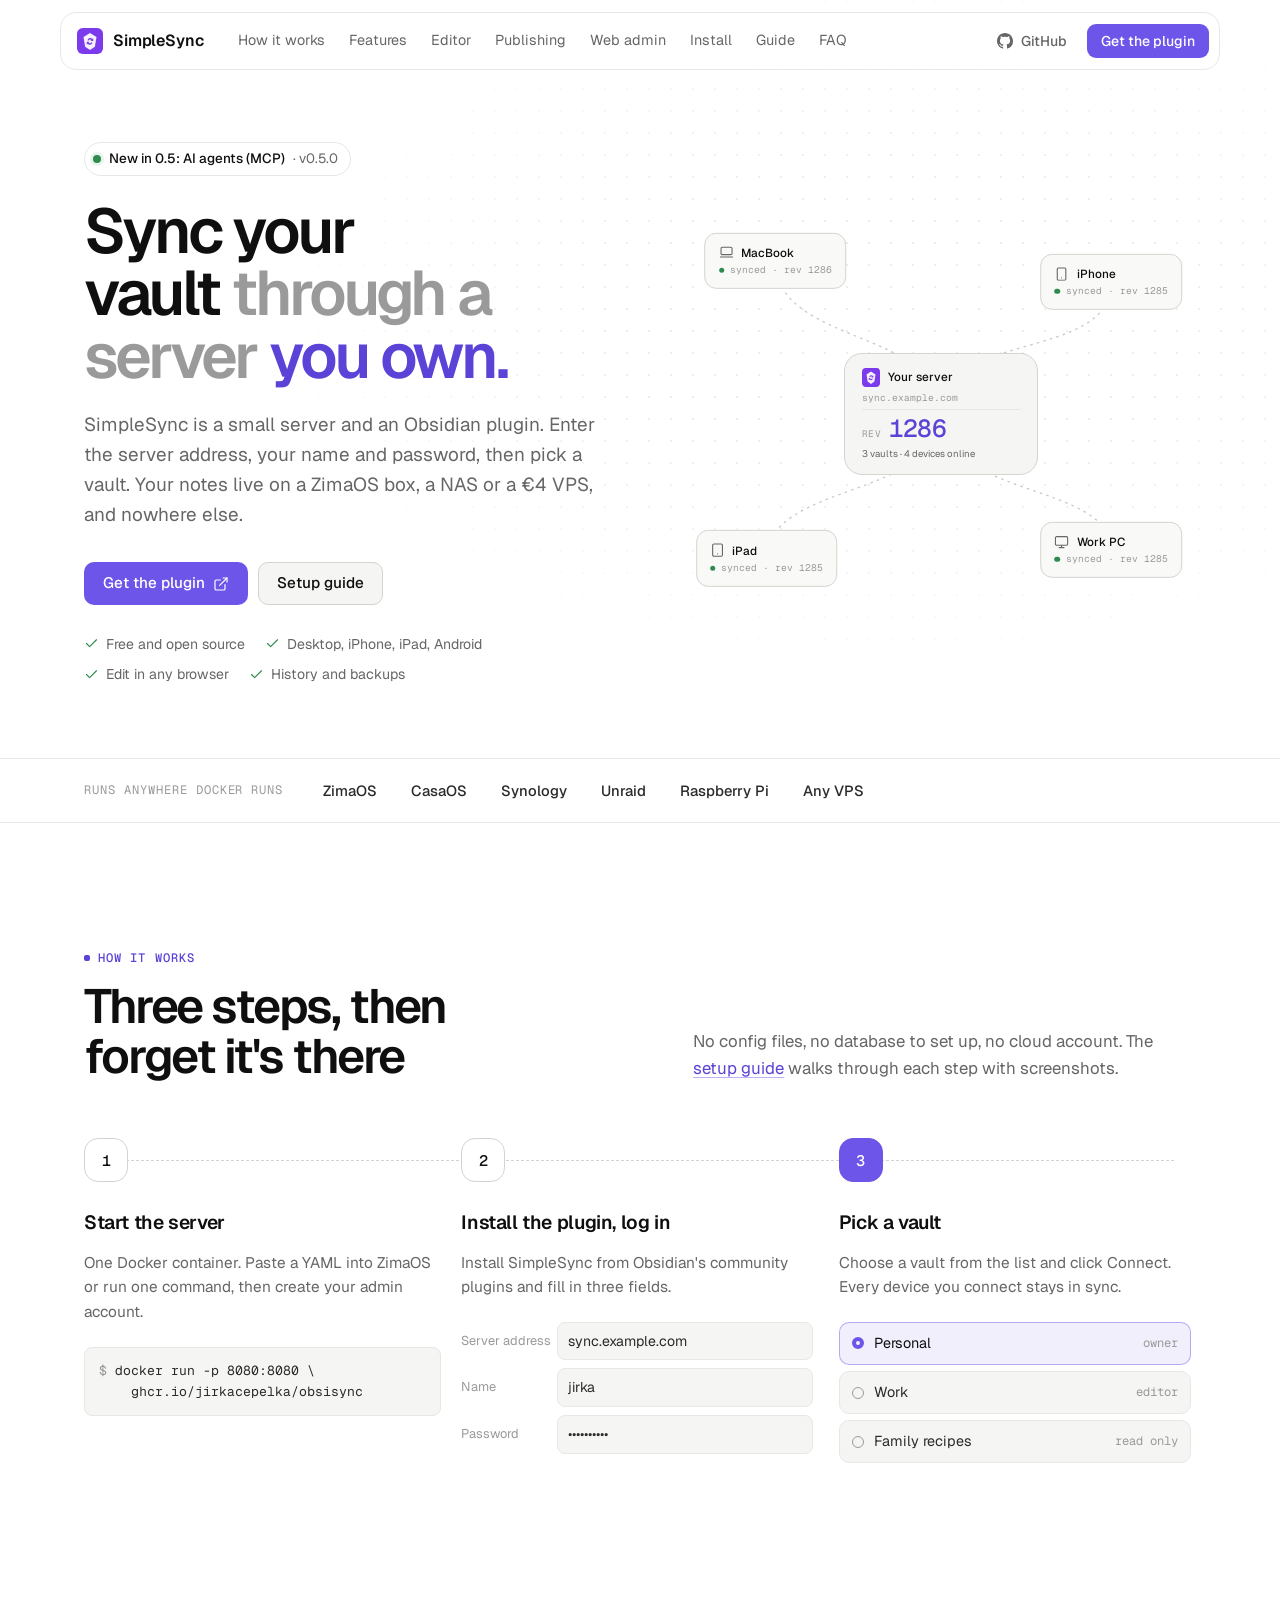
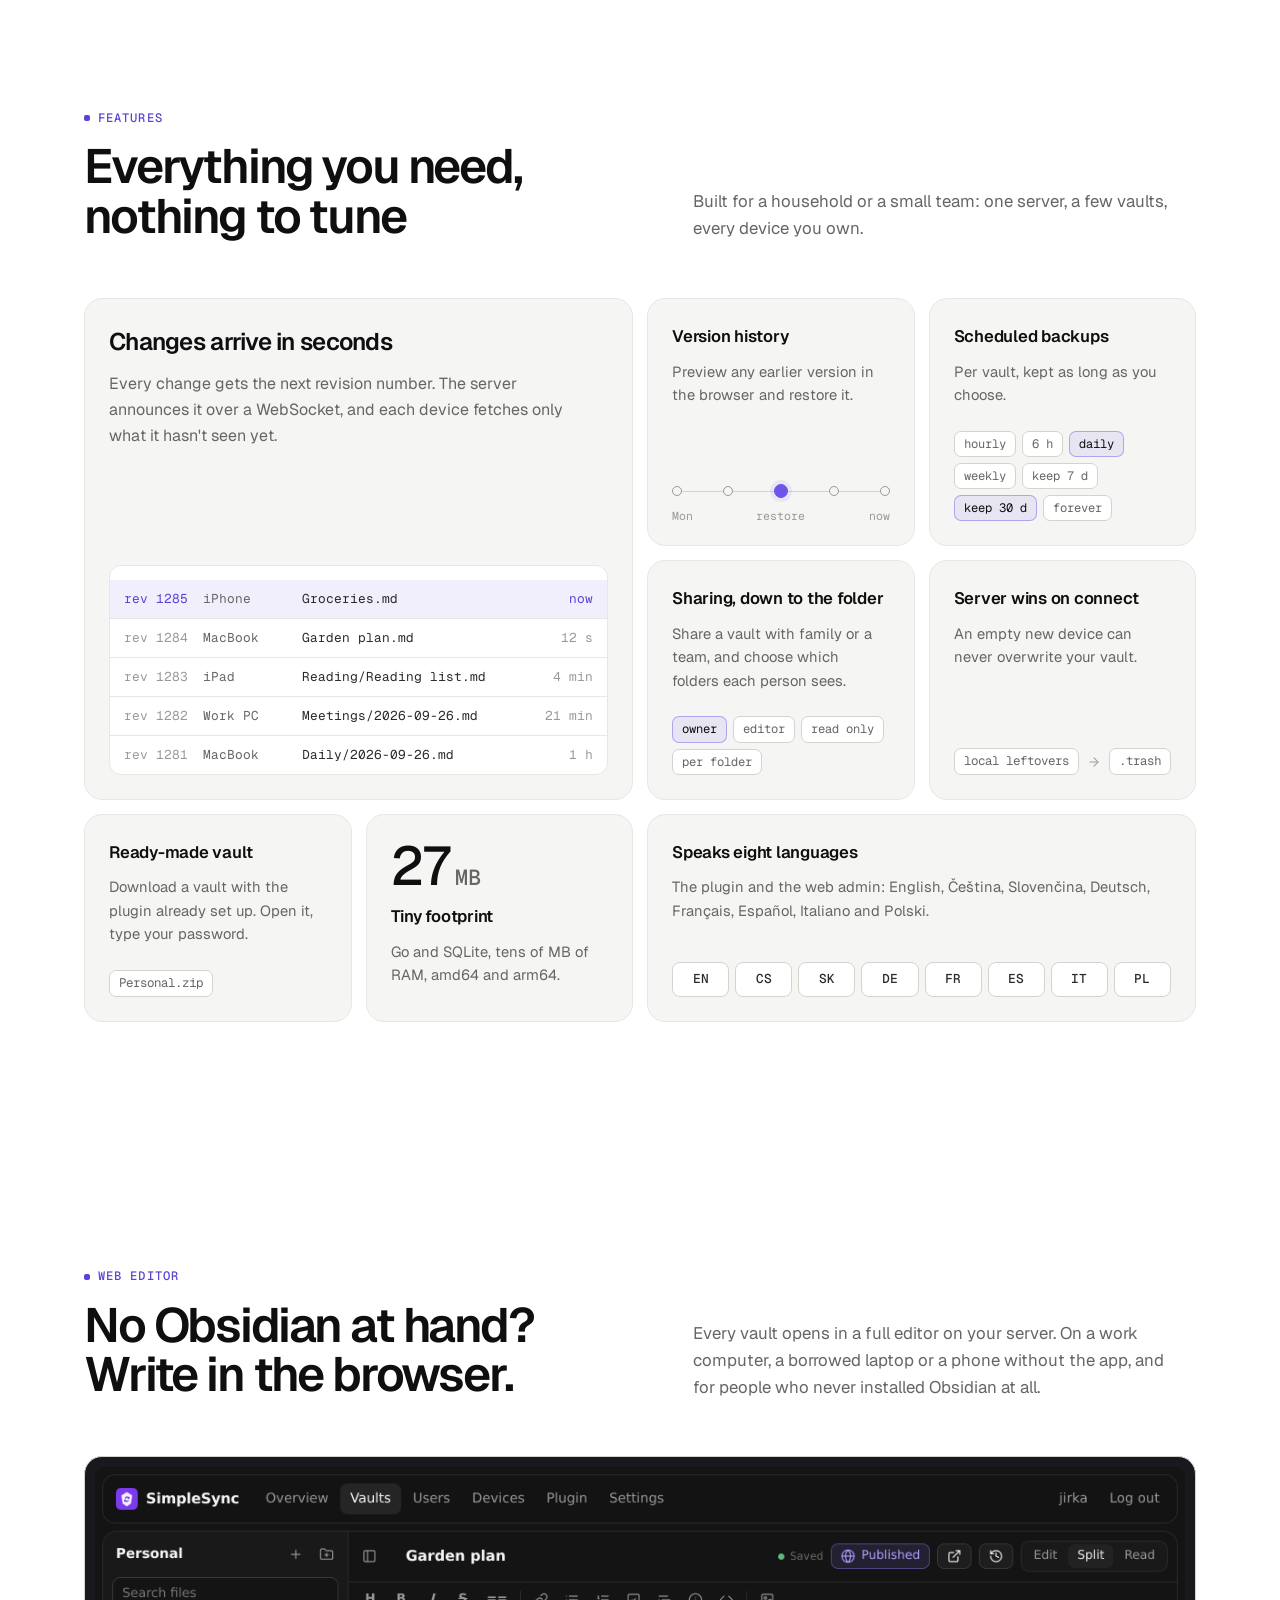
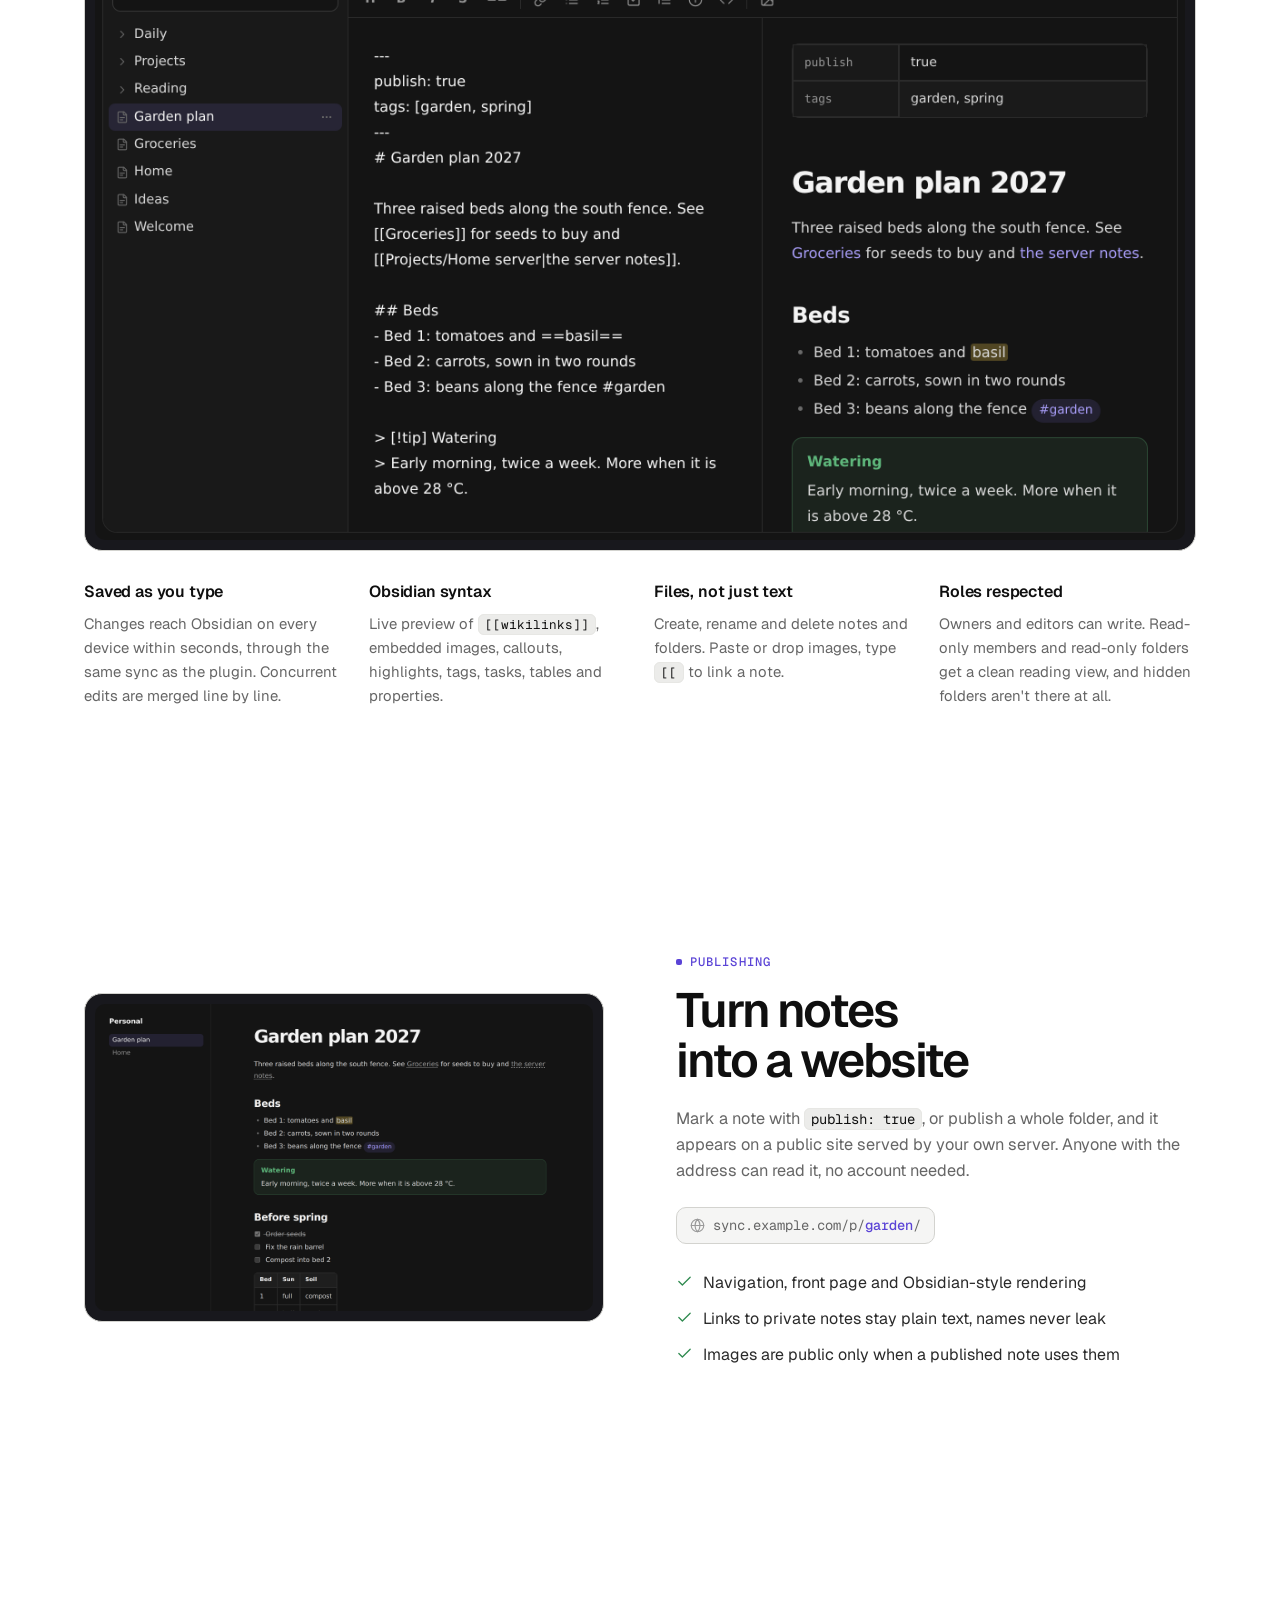
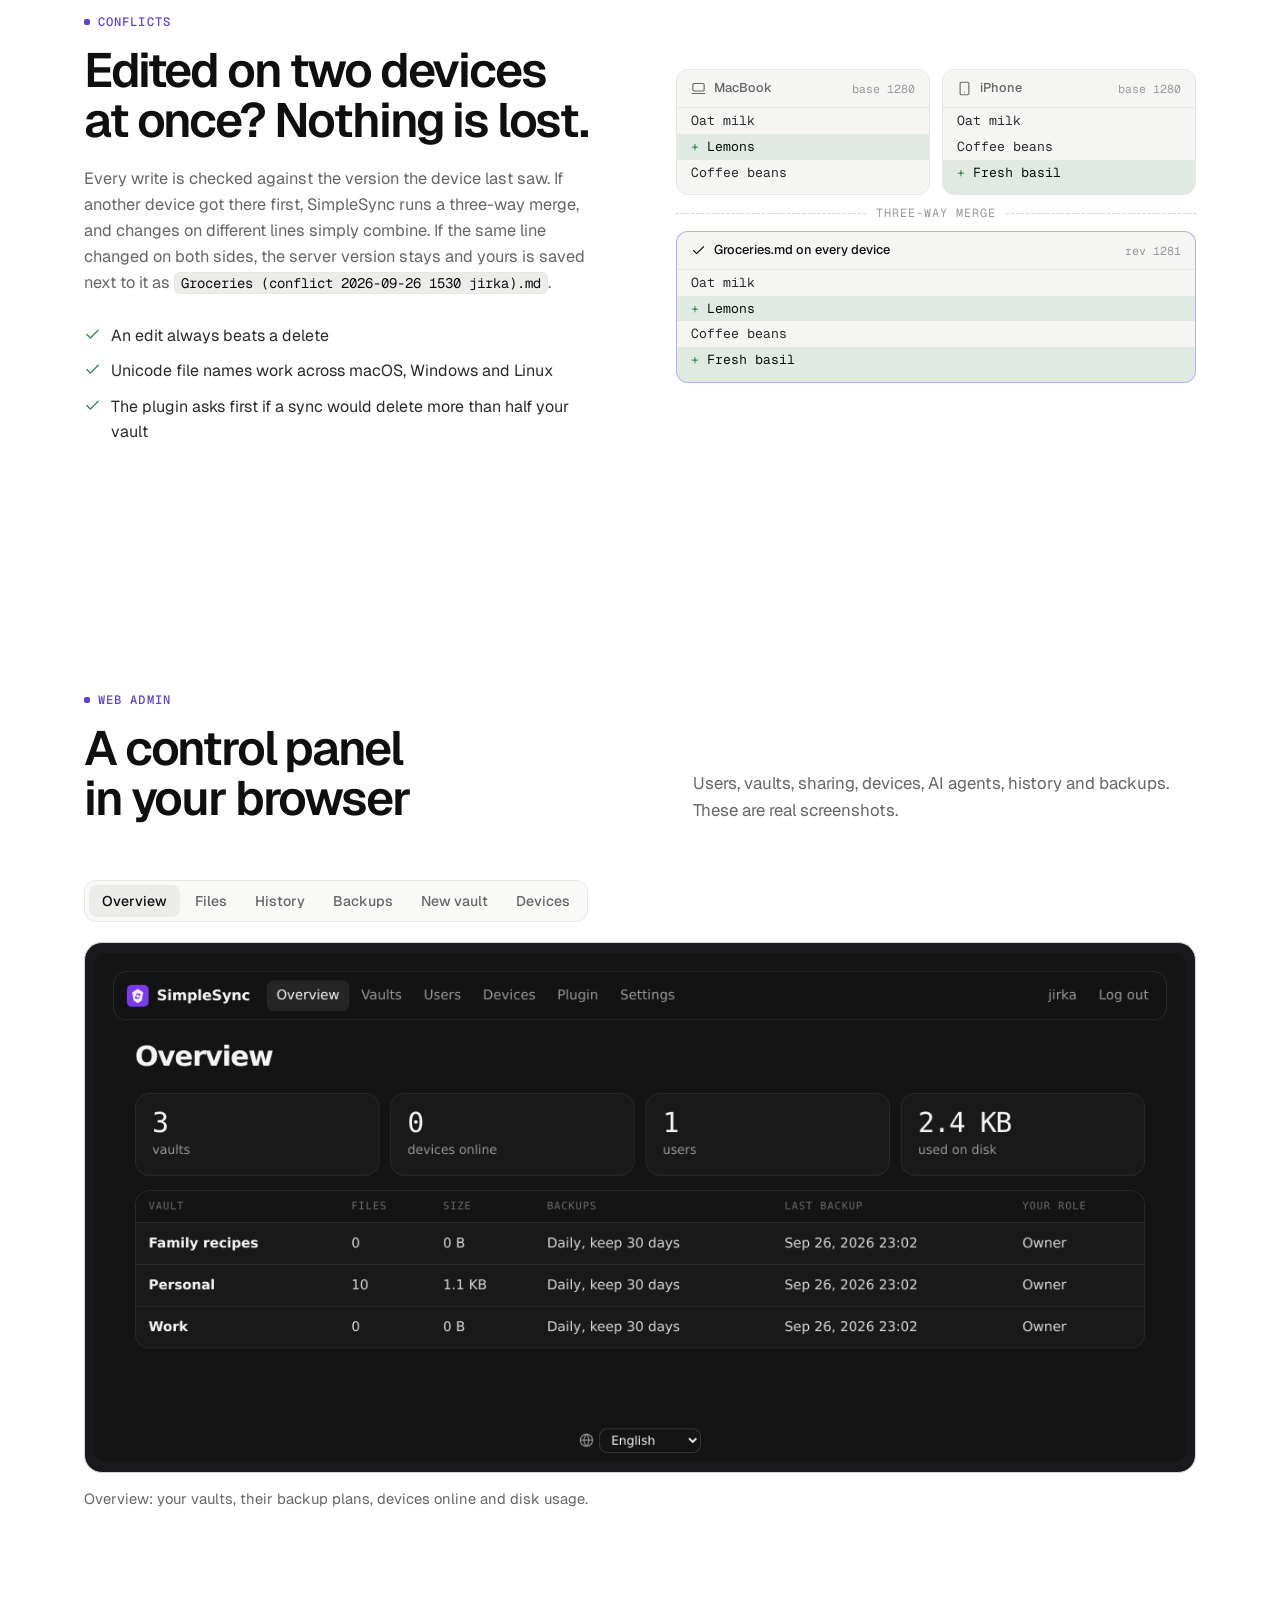
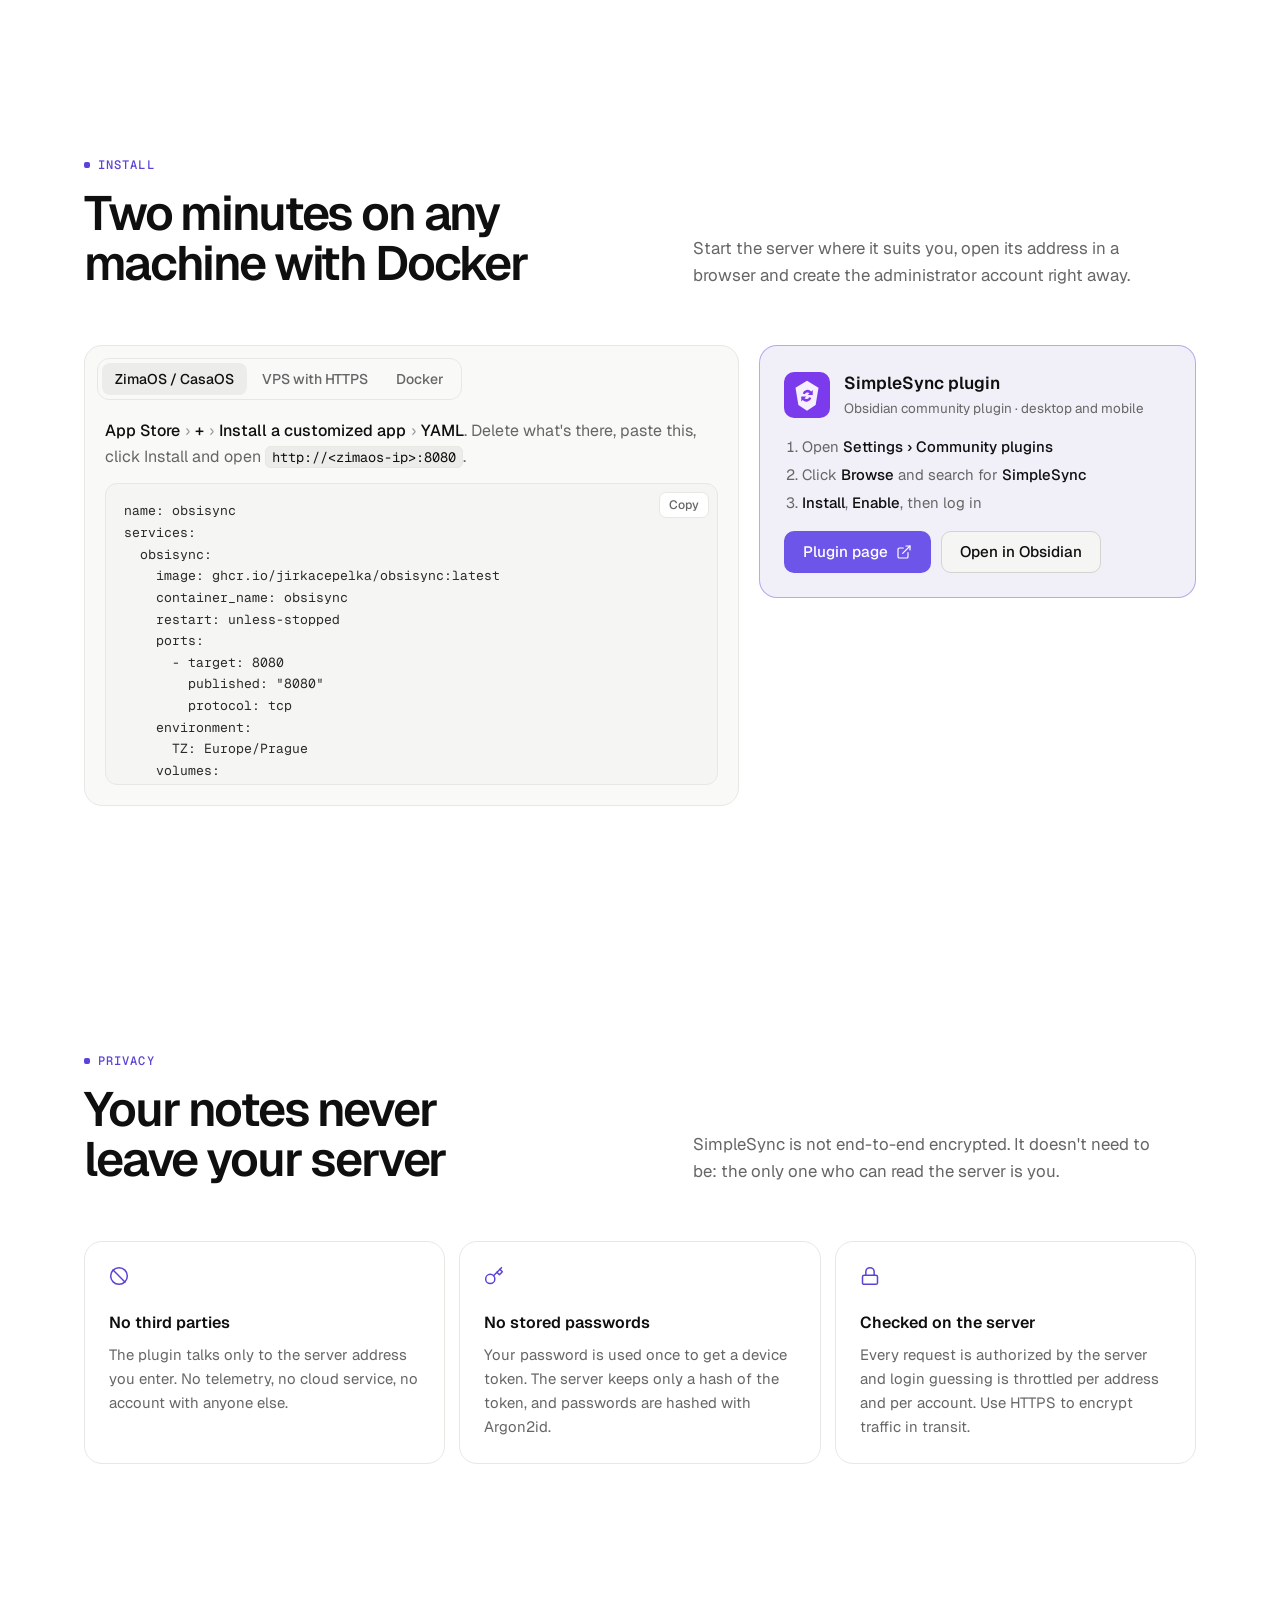
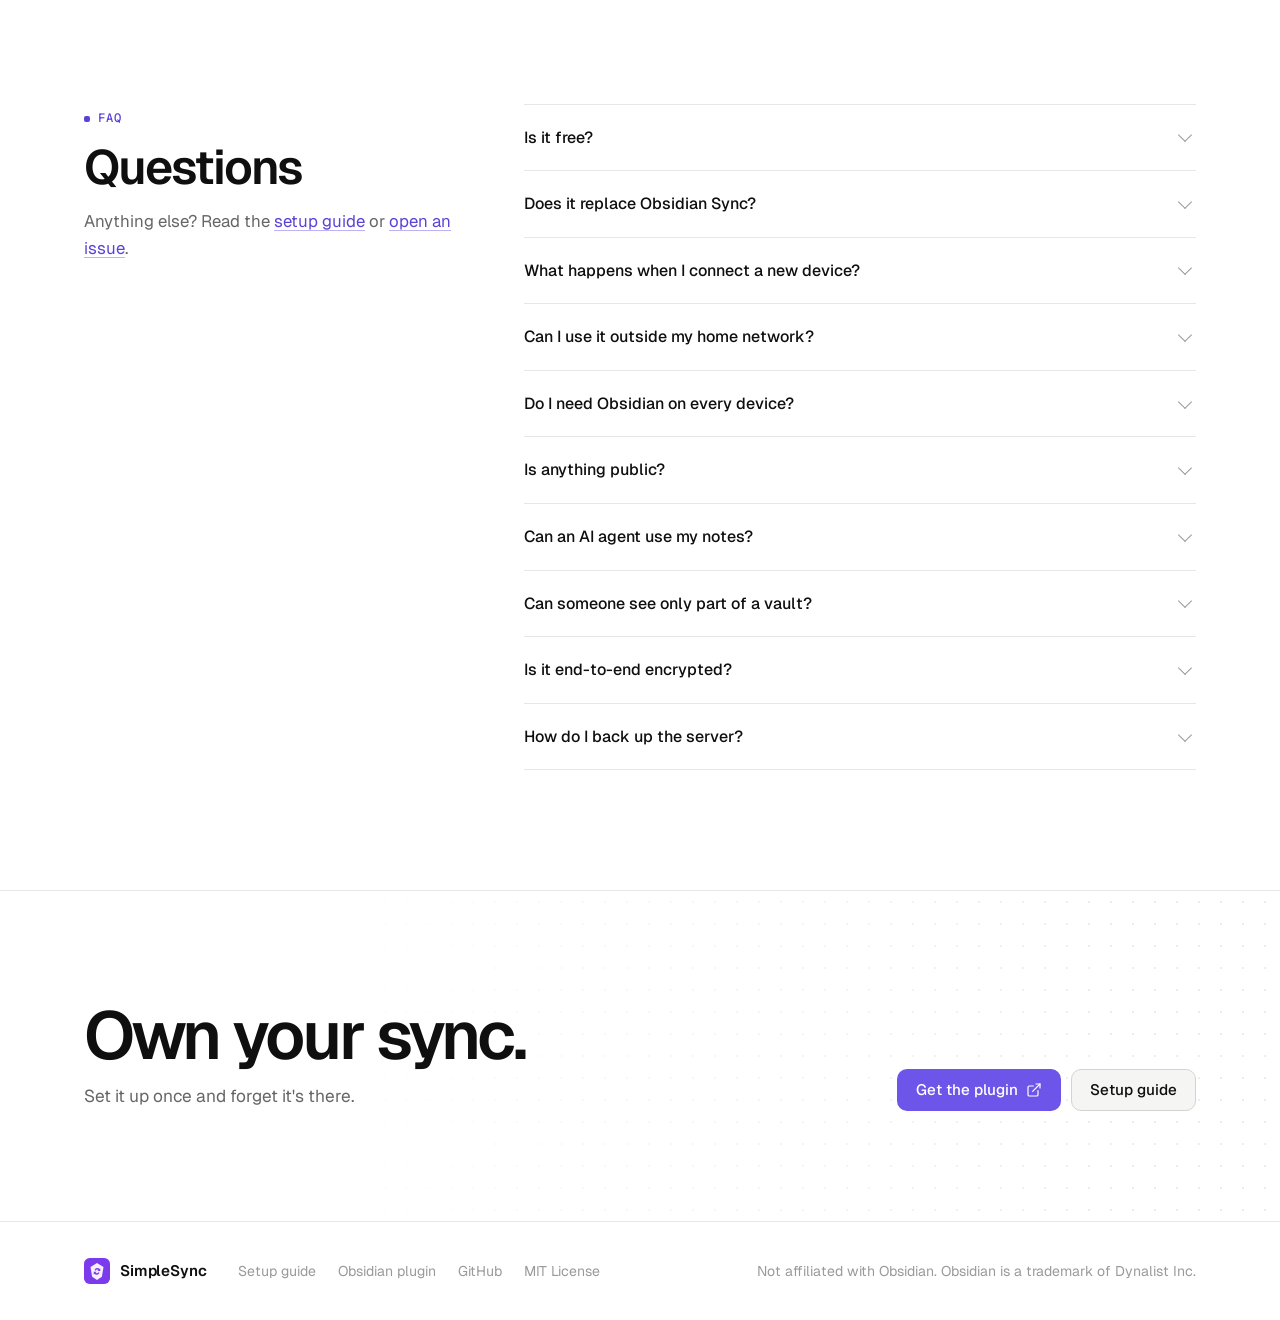
==== commit 0c0395f8: "Guide: simpler folder access (SimpleSync 0.9.0) Roles are now lists of folders for reading or editin" ====
--- a/index.html
+++ b/index.html
@@ -486,7 +486,7 @@
       <details><summary>Do I need Obsidian on every device?</summary><p>No. Every vault can be opened and edited in the browser, on the server's own web page. Changes show up in Obsidian on your other devices within seconds.</p></details>
       <details><summary>Is anything public?</summary><p>Only what you publish. Publishing is off until a vault owner turns it on, and then only notes marked <code>publish: true</code> (or one chosen folder) are on the public site. Everything else needs a login.</p></details>
       <details><summary>Can an AI agent use my notes?</summary><p>Yes, if you allow it. The server is also an MCP server, so Claude and other AI agents can read, search, create and edit notes without a local folder, for example from scheduled tasks. You choose the vaults and whether access is read-only, and you can revoke it at any time. See <a class="link-accent" href="guide.html#agents">AI agents</a>.</p></details>
-      <details><summary>Can someone see only part of a vault?</summary><p>Yes. Switch on <b>Folder access</b> in the vault's settings, then hide folders or make them read-only per role or per person. Hidden folders don't reach their devices, the web editor or AI agents, and edits outside the allowed folders are refused by the server. See <a class="link-accent" href="guide.html#folder-access">Limit access to folders</a>.</p></details>
+      <details><summary>Can someone see only part of a vault?</summary><p>Yes. Switch on <b>Folder access</b> in the vault's settings: members then see nothing until you give them roles such as <i>Education</i>, each a list of folders for reading or editing. Other folders don't reach their devices, the web editor or AI agents, and edits outside their folders are refused by the server. See <a class="link-accent" href="guide.html#folder-access">Limit access to folders</a>.</p></details>
       <details><summary>Is it end-to-end encrypted?</summary><p>No. The server can read the notes, which is what makes version previews and server-side backups possible. Since you run the server, that's you.</p></details>
       <details><summary>How do I back up the server?</summary><p>Everything lives in one data folder. Copy it, or use the built-in scheduled backups with optional ZIP files.</p></details>
     </div>
